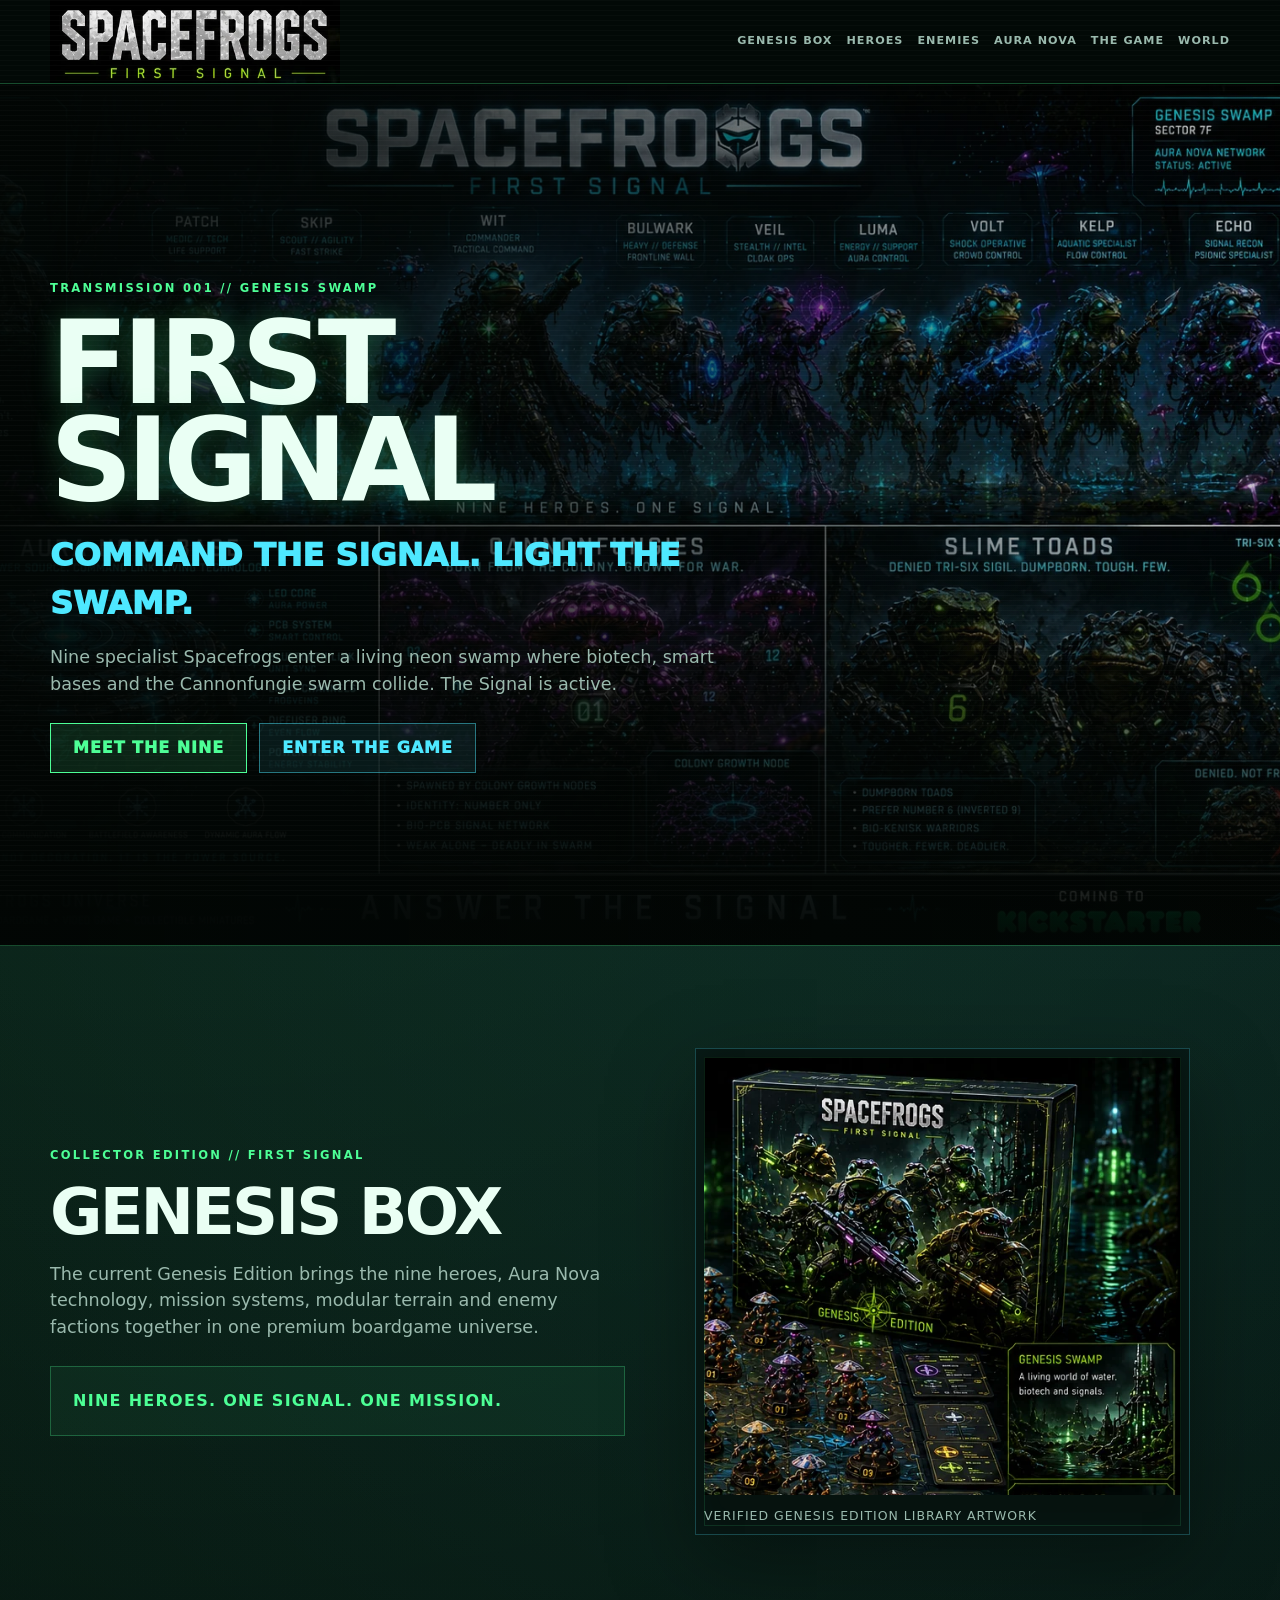
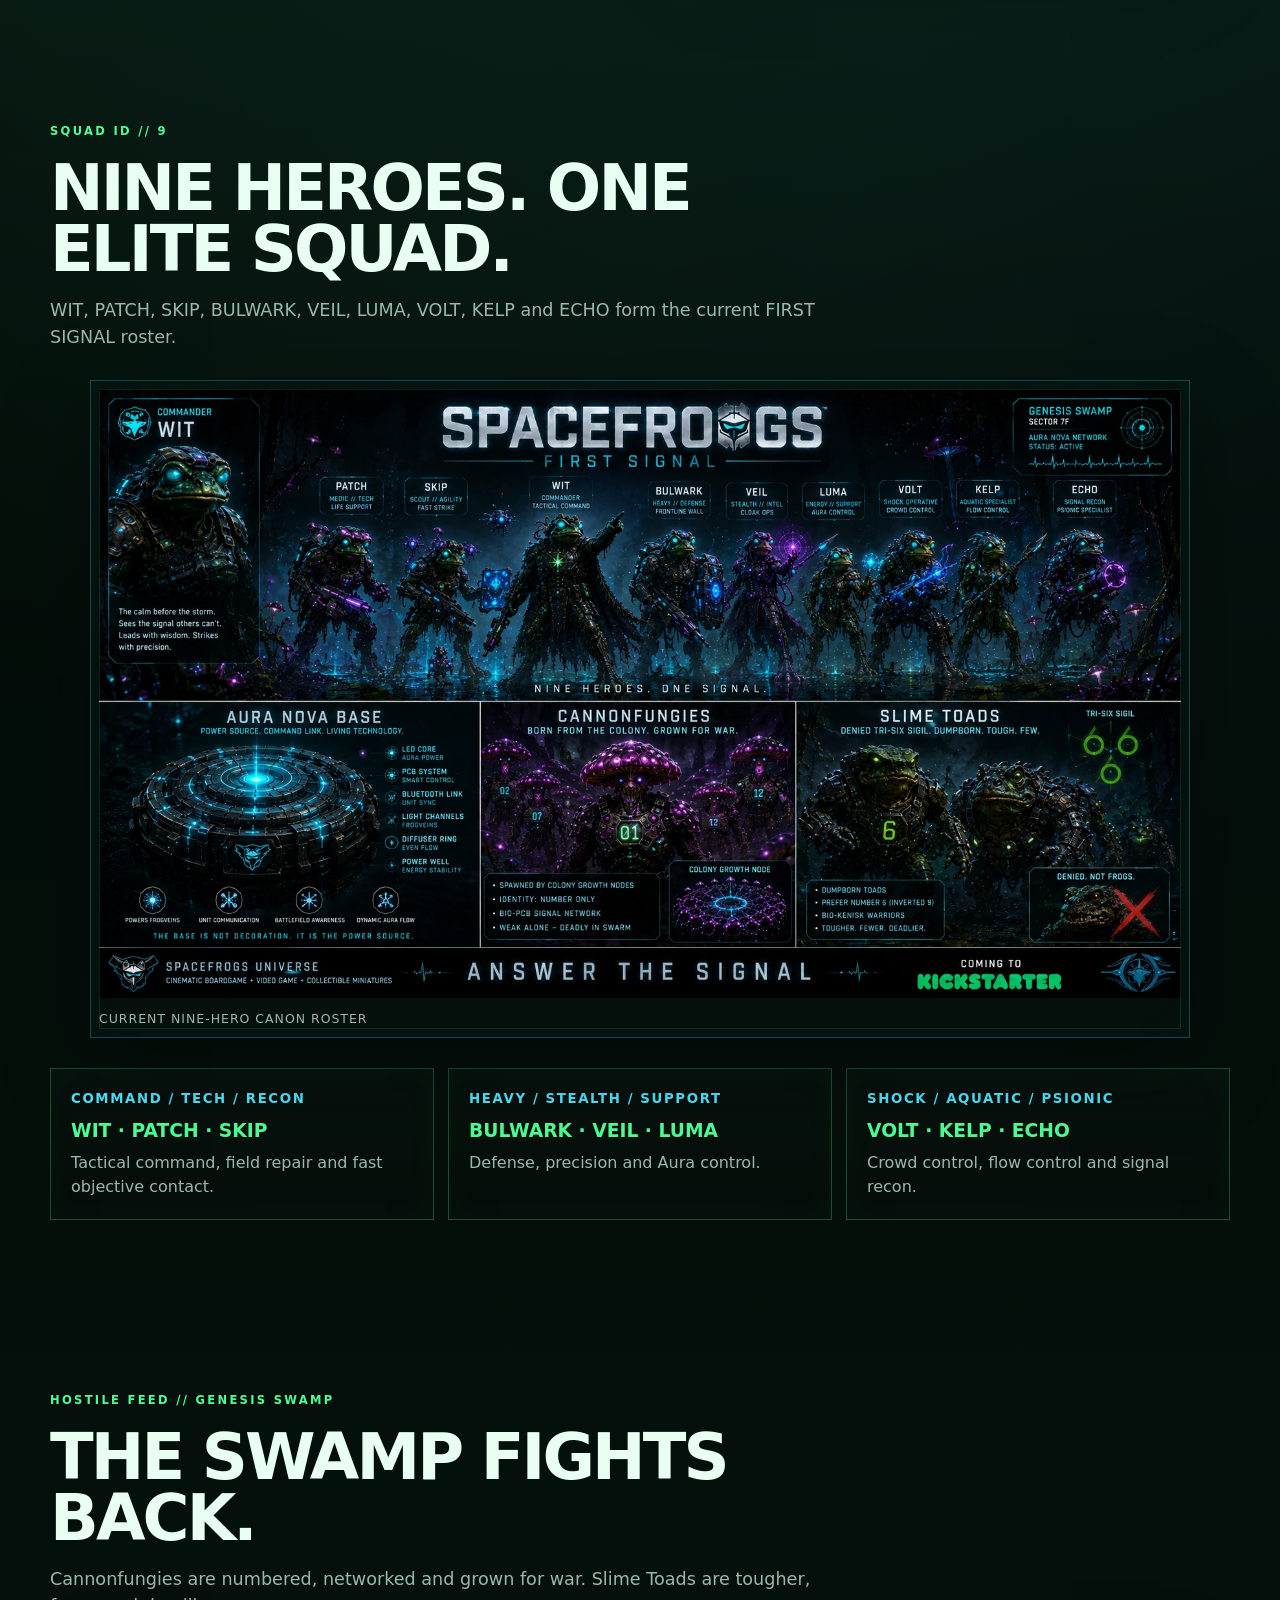
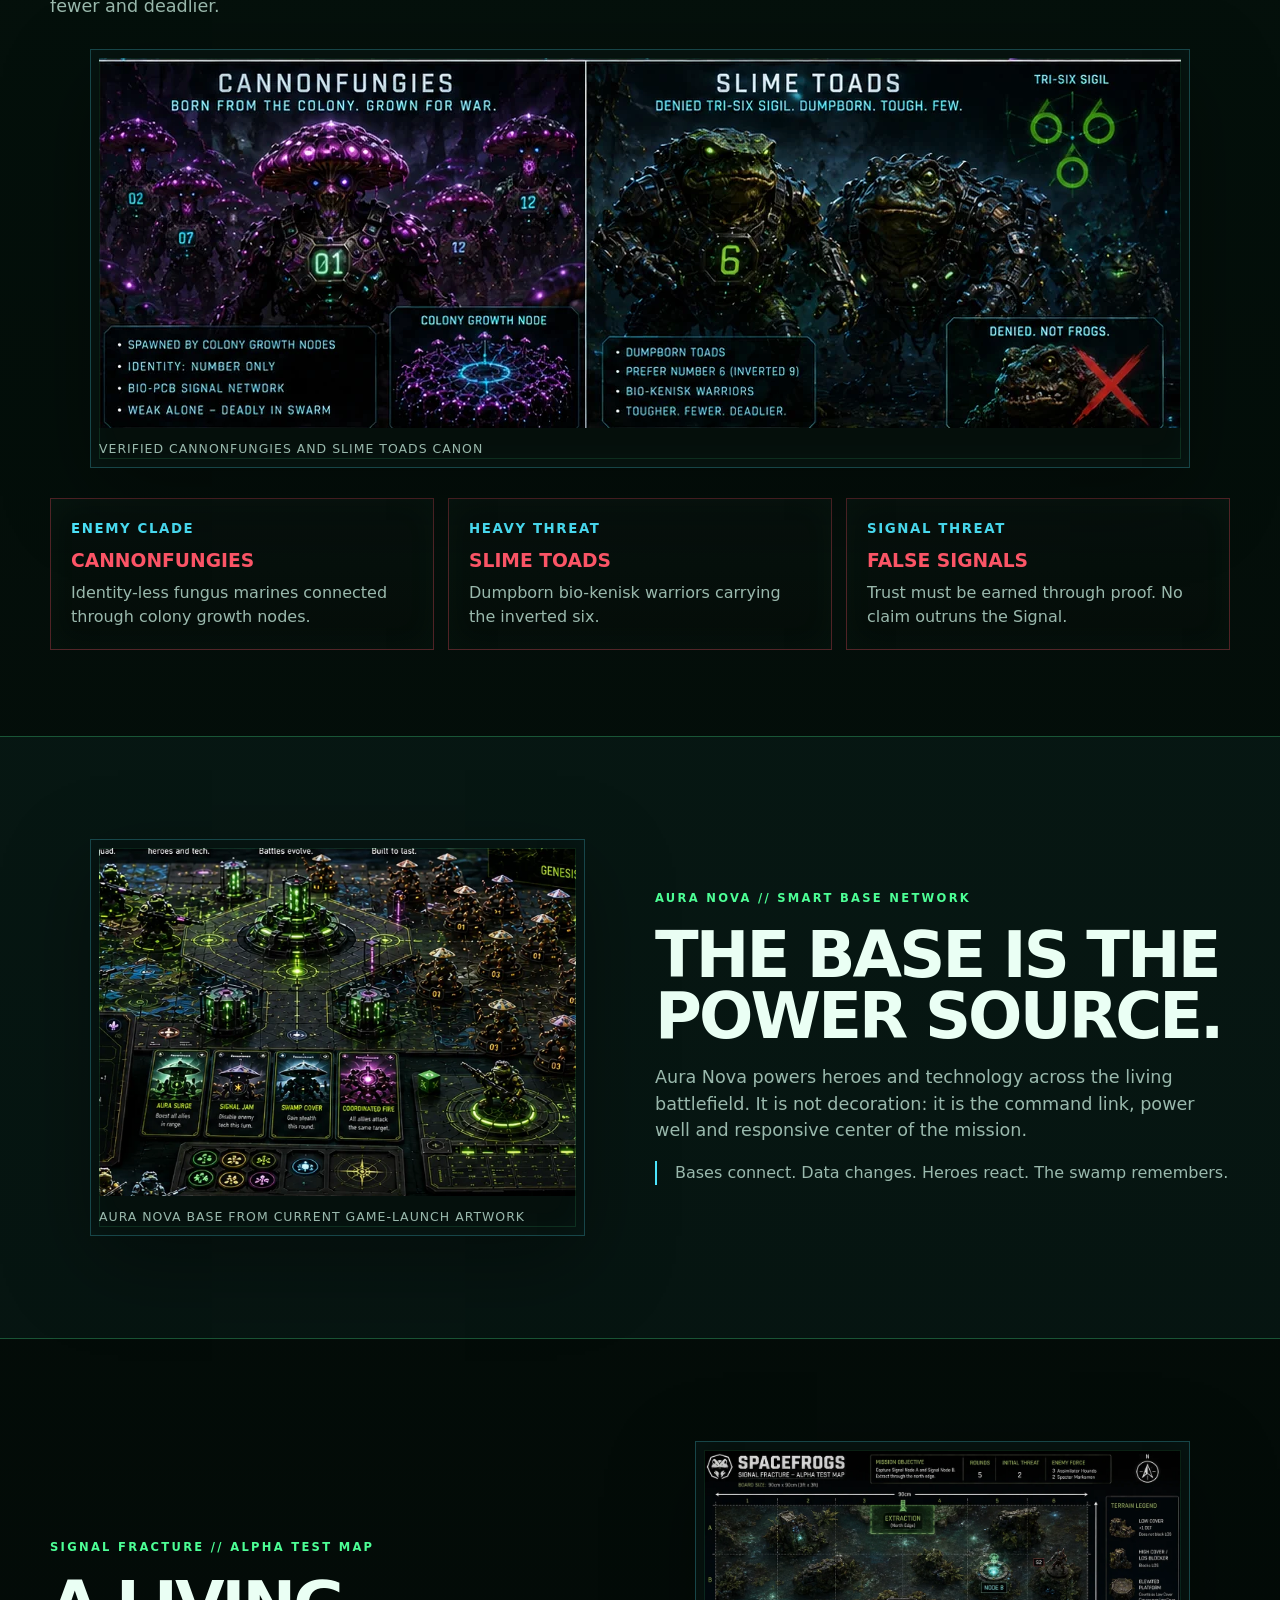
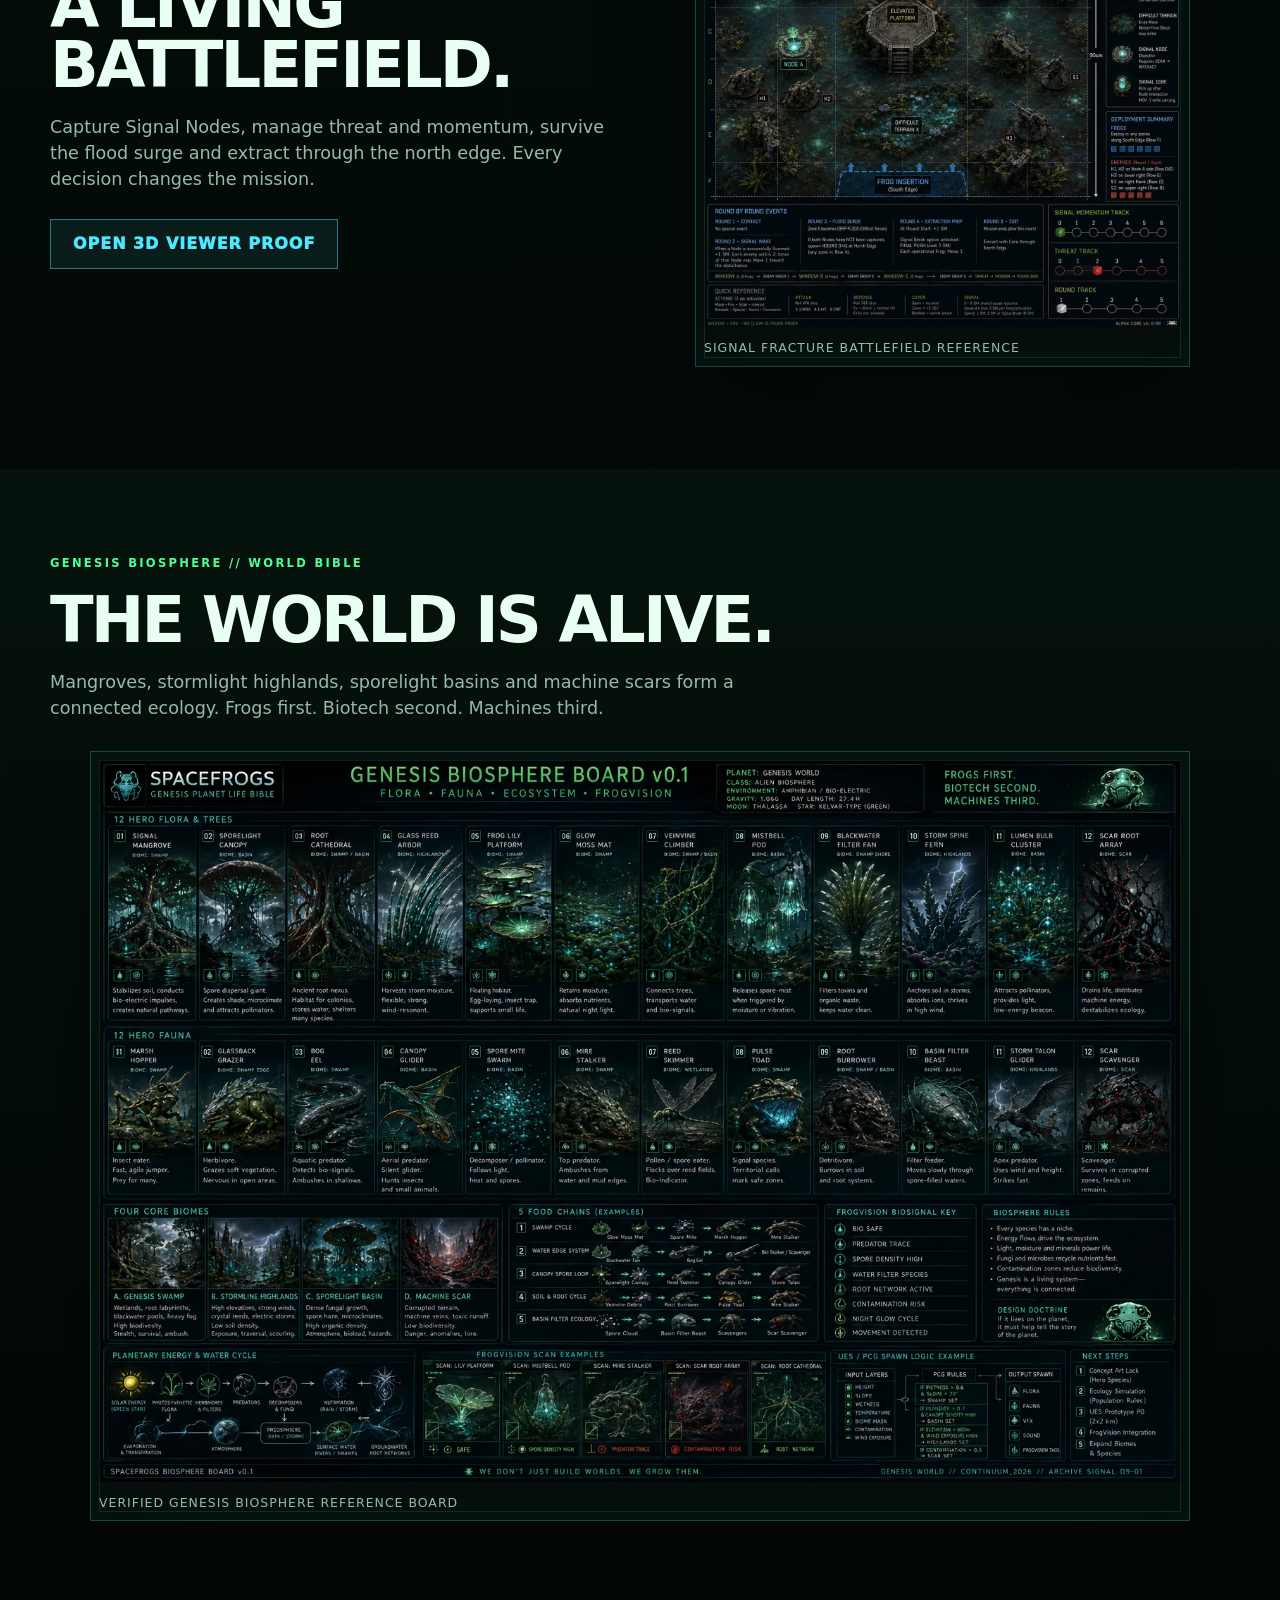
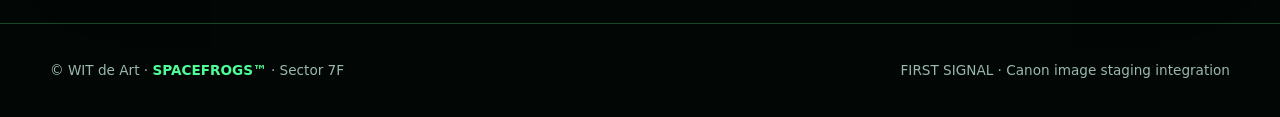
==== index.html @ 8abbbdb8 "Integrate canonical SPACEFROGS website imagery on staging" ====
<!doctype html>
<html lang="en">
<head>
<meta charset="utf-8">
<meta name="viewport" content="width=device-width,initial-scale=1,viewport-fit=cover">
<meta name="theme-color" content="#020604">
<title>SPACEFROGS™: FIRST SIGNAL — Sector 7F</title>
<meta name="description" content="Nine specialist Spacefrogs. One Signal. Enter Sector 7F, power Aura Nova and face the Cannonfungies in the Genesis Swamp.">
<link rel="canonical" href="https://spacefrogs.dk/">
<meta property="og:type" content="website">
<meta property="og:site_name" content="SPACEFROGS™">
<meta property="og:title" content="SPACEFROGS™: FIRST SIGNAL">
<meta property="og:description" content="Nine frogs. One Signal. Enter Sector 7F.">
<meta property="og:url" content="https://spacefrogs.dk/">
<meta property="og:image" content="https://spacefrogs.dk/assets/images/hero-roster-nine.webp">
<style>
:root{--bg:#020604;--panel:#07110d;--ink:#eafff4;--muted:#9ab9ad;--green:#4dff96;--cyan:#4de8ff;--red:#ff5668;--line:rgba(77,255,150,.27);--cyanline:rgba(77,232,255,.25)}
*{box-sizing:border-box}
html{scroll-behavior:smooth}
body{margin:0;background:radial-gradient(circle at 15% 0,rgba(77,255,150,.14),transparent 35%),radial-gradient(circle at 90% 8%,rgba(77,232,255,.1),transparent 33%),linear-gradient(180deg,#020604,#04100b 48%,#020604);color:var(--ink);font-family:system-ui,-apple-system,"Segoe UI",sans-serif;line-height:1.5;overflow-x:hidden}
body:before{content:"";position:fixed;inset:0;pointer-events:none;background:repeating-linear-gradient(to bottom,rgba(255,255,255,.025) 0,rgba(255,255,255,.025) 1px,transparent 1px,transparent 5px);z-index:99}
img{display:block;max-width:100%}.wrap{width:min(1180px,calc(100% - 32px));margin:auto}
header{position:sticky;top:0;z-index:20;background:rgba(2,6,4,.9);backdrop-filter:blur(16px);border-bottom:1px solid var(--line)}
.nav{min-height:72px;display:flex;align-items:center;justify-content:space-between;gap:20px}.brand-logo{width:min(290px,43vw);height:auto}
nav{display:flex;gap:14px;overflow:auto}nav a{color:var(--muted);text-decoration:none;text-transform:uppercase;font-size:.7rem;font-weight:850;letter-spacing:.09em;white-space:nowrap}nav a:hover{color:var(--green)}
.hero{min-height:calc(100vh - 72px);display:grid;align-items:end;position:relative;background:linear-gradient(90deg,rgba(2,6,4,.96) 0%,rgba(2,6,4,.68) 43%,rgba(2,6,4,.18) 100%),linear-gradient(0deg,rgba(2,6,4,.96),transparent 48%),url('assets/images/hero-roster-nine.webp') 64% center/cover no-repeat;border-bottom:1px solid var(--line)}
.hero-inner{padding:110px 0 86px;max-width:710px}.eyebrow{color:var(--green);text-transform:uppercase;font-weight:900;letter-spacing:.2em;font-size:.72rem;margin-bottom:18px}
h1{font-size:clamp(3.2rem,9vw,7.4rem);line-height:.84;margin:0;text-transform:uppercase;letter-spacing:-.055em;text-shadow:0 0 28px rgba(77,255,150,.25)}
h2{font-size:clamp(2.15rem,5vw,4.4rem);line-height:.95;text-transform:uppercase;margin:0 0 16px;letter-spacing:-.045em}
.tag{font-size:clamp(1.2rem,2.6vw,2rem);font-weight:950;color:var(--cyan);text-transform:uppercase;margin:22px 0 14px}.lead{font-size:1.1rem;color:var(--muted);max-width:780px}
.actions{display:flex;gap:12px;flex-wrap:wrap;margin-top:26px}.btn{min-height:50px;display:inline-flex;align-items:center;justify-content:center;padding:0 22px;border:1px solid var(--green);background:rgba(77,255,150,.12);color:var(--green);text-decoration:none;text-transform:uppercase;font-weight:950;letter-spacing:.06em}.btn.alt{border-color:rgba(77,232,255,.45);color:var(--cyan);background:rgba(77,232,255,.08)}
section{padding:86px 0}.section-head{max-width:820px;margin-bottom:30px}.feature{display:grid;grid-template-columns:1fr 1fr;gap:30px;align-items:center}.feature.reverse .visual{order:-1}
.visual{position:relative;border:1px solid var(--cyanline);background:rgba(5,15,12,.8);padding:8px;box-shadow:0 28px 80px rgba(0,0,0,.35),inset 0 0 34px rgba(77,232,255,.04)}.visual img{width:100%;height:auto}.visual:after{content:"";position:absolute;inset:8px;border:1px solid rgba(77,255,150,.12);pointer-events:none}.wide-visual{margin-top:28px}.wide-visual img{width:100%}
.grid{display:grid;grid-template-columns:repeat(3,1fr);gap:14px;margin-top:30px}.card{border:1px solid var(--line);background:linear-gradient(180deg,rgba(7,17,13,.92),rgba(4,12,9,.84));padding:20px;min-height:150px;box-shadow:inset 0 0 34px rgba(77,255,150,.035)}.card small{display:block;color:var(--cyan);text-transform:uppercase;letter-spacing:.12em;font-weight:850}.card h3{margin:8px 0 6px;text-transform:uppercase;color:var(--green)}.card p{margin:0;color:var(--muted)}.threat{border-color:rgba(255,86,104,.3)}.threat h3{color:var(--red)}
.rule{margin-top:26px;border:1px solid var(--line);padding:22px;font-weight:900;text-transform:uppercase;letter-spacing:.08em;color:var(--green);background:rgba(77,255,150,.055)}.signal{border-top:1px solid var(--line);border-bottom:1px solid var(--line);background:rgba(77,232,255,.035)}.proof{border-left:2px solid var(--cyan);padding-left:18px;color:var(--muted)}.world{background:linear-gradient(180deg,rgba(77,255,150,.035),transparent)}
.asset-note{margin-top:12px;color:var(--muted);font-size:.78rem;text-transform:uppercase;letter-spacing:.08em}footer{padding:36px 0;color:var(--muted);font-size:.85rem;border-top:1px solid var(--line)}.footer{display:flex;justify-content:space-between;gap:20px;flex-wrap:wrap}.footer b{color:var(--green)}
@media(max-width:900px){nav{max-width:52vw}.feature{grid-template-columns:1fr}.feature.reverse .visual{order:initial}.hero{background-position:58% center}.hero-inner{padding:88px 0 70px}.grid{grid-template-columns:1fr}section{padding:64px 0}}
@media(max-width:620px){header .nav{min-height:64px}.brand-logo{width:220px}nav{display:none}.hero{min-height:78vh;background-position:59% center}.hero-inner{padding:70px 0 56px}.visual{padding:5px}}
</style>
</head>
<body>
<header><div class="wrap nav"><a href="#top" aria-label="SPACEFROGS First Signal home"><img class="brand-logo" src="assets/images/spacefrogs-first-signal-wordmark-metallic-on-black.webp" alt="SPACEFROGS First Signal"></a><nav><a href="#genesis">Genesis Box</a><a href="#squad">Heroes</a><a href="#threat">Enemies</a><a href="#signal">Aura Nova</a><a href="#game">The Game</a><a href="#world">World</a></nav></div></header>
<main id="top">
<section class="hero"><div class="wrap"><div class="hero-inner"><div class="eyebrow">Transmission 001 // Genesis Swamp</div><h1>FIRST<br>SIGNAL</h1><div class="tag">Command the signal. Light the swamp.</div><p class="lead">Nine specialist Spacefrogs enter a living neon swamp where biotech, smart bases and the Cannonfungie swarm collide. The Signal is active.</p><div class="actions"><a class="btn" href="#squad">Meet the nine</a><a class="btn alt" href="#game">Enter the game</a></div></div></div></section>
<section id="genesis"><div class="wrap feature"><div><div class="eyebrow">Collector Edition // First Signal</div><h2>Genesis Box</h2><p class="lead">The current Genesis Edition brings the nine heroes, Aura Nova technology, mission systems, modular terrain and enemy factions together in one premium boardgame universe.</p><div class="rule">Nine heroes. One signal. One mission.</div></div><figure class="visual"><img src="assets/images/genesis-box.webp" alt="SPACEFROGS First Signal Genesis Edition box and game components" width="566" height="520"><figcaption class="asset-note">Verified Genesis Edition Library artwork</figcaption></figure></div></section>
<section id="squad"><div class="wrap"><div class="section-head"><div class="eyebrow">Squad ID // 9</div><h2>Nine heroes. One elite squad.</h2><p class="lead">WIT, PATCH, SKIP, BULWARK, VEIL, LUMA, VOLT, KELP and ECHO form the current FIRST SIGNAL roster.</p></div><figure class="visual wide-visual"><img loading="lazy" src="assets/images/hero-roster-nine.webp" alt="The nine current SPACEFROGS heroes: WIT, PATCH, SKIP, BULWARK, VEIL, LUMA, VOLT, KELP and ECHO" width="1672" height="941"><figcaption class="asset-note">Current nine-hero canon roster</figcaption></figure><div class="grid"><div class="card"><small>Command / Tech / Recon</small><h3>WIT · PATCH · SKIP</h3><p>Tactical command, field repair and fast objective contact.</p></div><div class="card"><small>Heavy / Stealth / Support</small><h3>BULWARK · VEIL · LUMA</h3><p>Defense, precision and Aura control.</p></div><div class="card"><small>Shock / Aquatic / Psionic</small><h3>VOLT · KELP · ECHO</h3><p>Crowd control, flow control and signal recon.</p></div></div></div></section>
<section id="threat"><div class="wrap"><div class="section-head"><div class="eyebrow">Hostile Feed // Genesis Swamp</div><h2>The swamp fights back.</h2><p class="lead">Cannonfungies are numbered, networked and grown for war. Slime Toads are tougher, fewer and deadlier.</p></div><figure class="visual wide-visual"><img loading="lazy" src="assets/images/enemies-cannonfungies-slime-toads.webp" alt="SPACEFROGS enemy factions Cannonfungies and Slime Toads" width="1082" height="370"><figcaption class="asset-note">Verified Cannonfungies and Slime Toads canon</figcaption></figure><div class="grid"><div class="card threat"><small>Enemy Clade</small><h3>Cannonfungies</h3><p>Identity-less fungus marines connected through colony growth nodes.</p></div><div class="card threat"><small>Heavy Threat</small><h3>Slime Toads</h3><p>Dumpborn bio-kenisk warriors carrying the inverted six.</p></div><div class="card threat"><small>Signal Threat</small><h3>False Signals</h3><p>Trust must be earned through proof. No claim outruns the Signal.</p></div></div></div></section>
<section class="signal" id="signal"><div class="wrap feature reverse"><figure class="visual"><img loading="lazy" src="assets/images/aura-nova-base.webp" alt="Aura Nova smart base powering the SPACEFROGS battlefield" width="650" height="475"><figcaption class="asset-note">Aura Nova base from current game-launch artwork</figcaption></figure><div><div class="eyebrow">Aura Nova // Smart Base Network</div><h2>The base is the power source.</h2><p class="lead">Aura Nova powers heroes and technology across the living battlefield. It is not decoration: it is the command link, power well and responsive center of the mission.</p><div class="proof">Bases connect. Data changes. Heroes react. The swamp remembers.</div></div></div></section>
<section id="game"><div class="wrap feature"><div><div class="eyebrow">Signal Fracture // Alpha Test Map</div><h2>A living battlefield.</h2><p class="lead">Capture Signal Nodes, manage threat and momentum, survive the flood surge and extract through the north edge. Every decision changes the mission.</p><div class="actions"><a class="btn alt" href="viewer/">Open 3D viewer proof</a></div></div><figure class="visual"><img loading="lazy" src="assets/images/battlefield-gameplay.webp" alt="SPACEFROGS Signal Fracture tactical battlefield and mission map" width="1254" height="1254"><figcaption class="asset-note">Signal Fracture battlefield reference</figcaption></figure></div></section>
<section class="world" id="world"><div class="wrap"><div class="section-head"><div class="eyebrow">Genesis Biosphere // World Bible</div><h2>The world is alive.</h2><p class="lead">Mangroves, stormlight highlands, sporelight basins and machine scars form a connected ecology. Frogs first. Biotech second. Machines third.</p></div><figure class="visual wide-visual"><img loading="lazy" src="assets/images/genesis-swamp-world.webp" alt="SPACEFROGS Genesis Biosphere world, biomes, flora and fauna" width="1536" height="1024"><figcaption class="asset-note">Verified Genesis Biosphere reference board</figcaption></figure></div></section>
</main>
<footer><div class="wrap footer"><div>© WIT de Art · <b>SPACEFROGS™</b> · Sector 7F</div><div>FIRST SIGNAL · Canon image staging integration</div></div></footer>
</body>
</html>
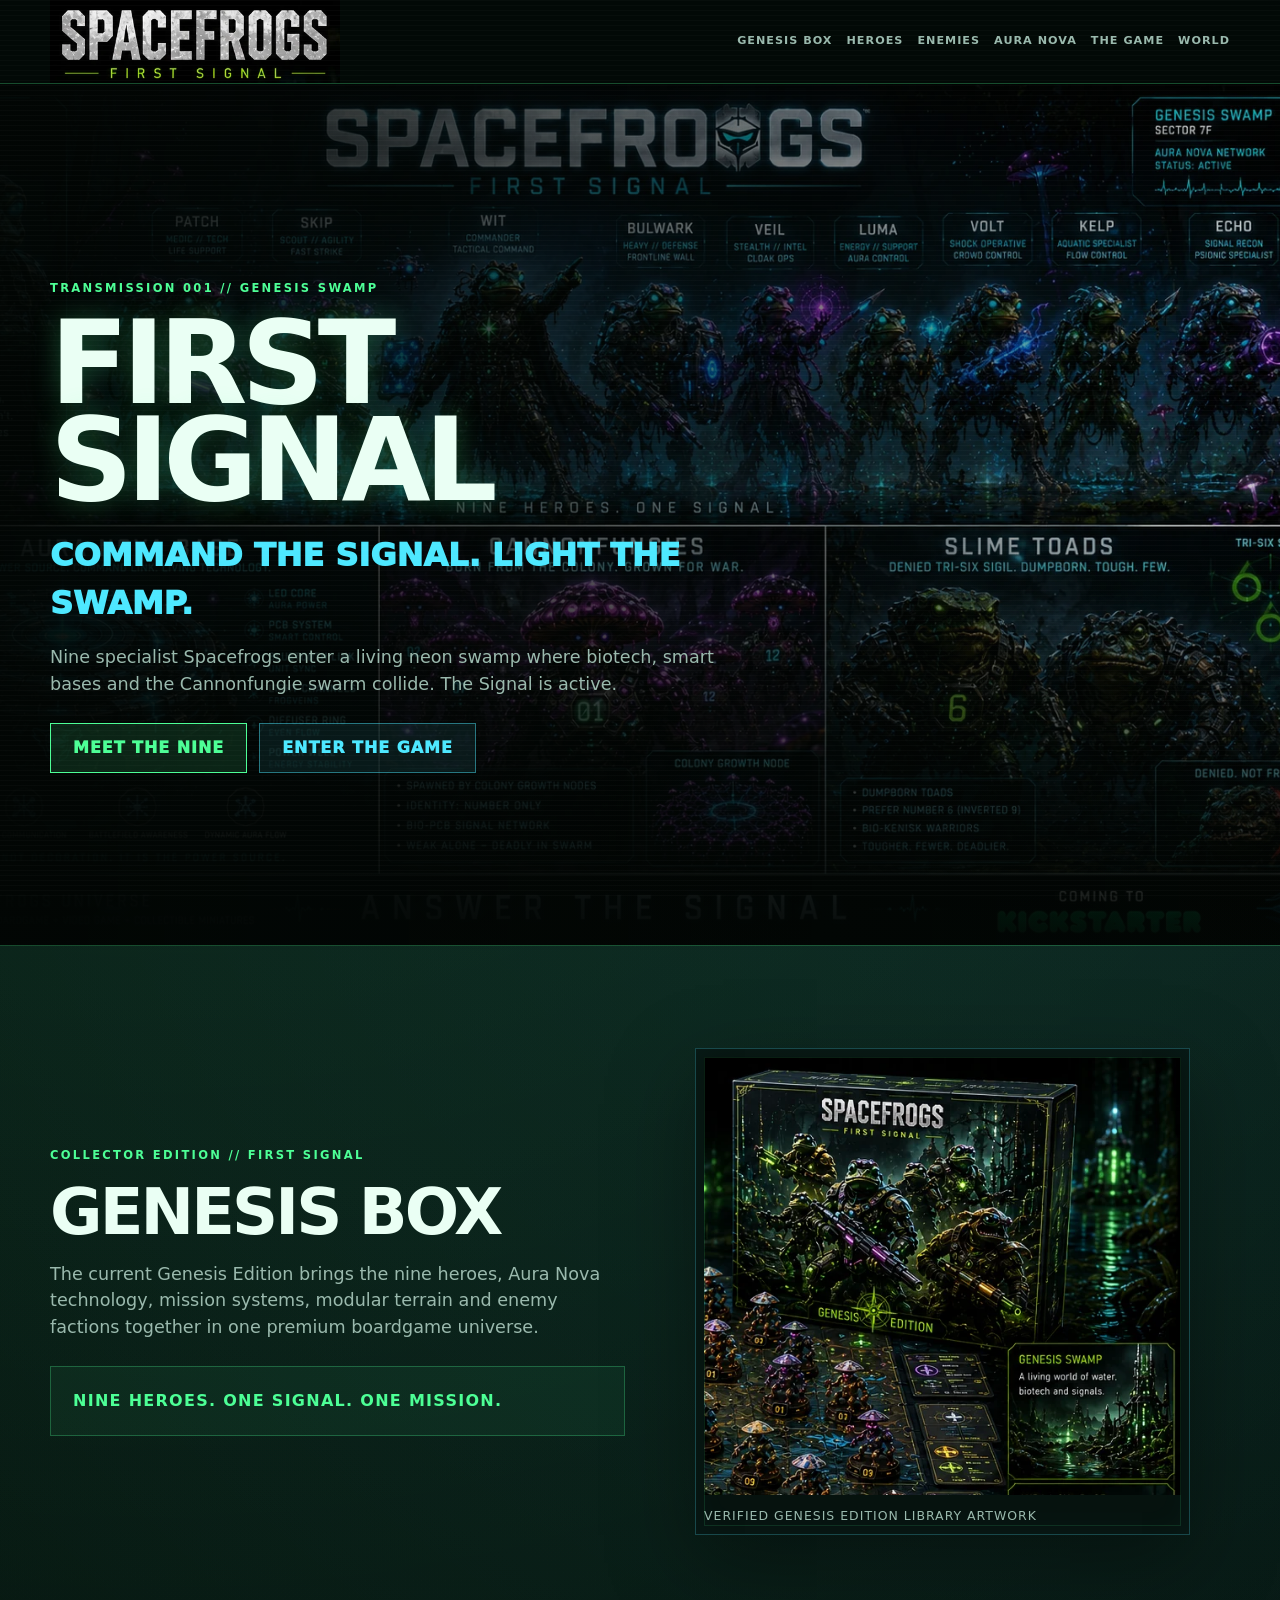
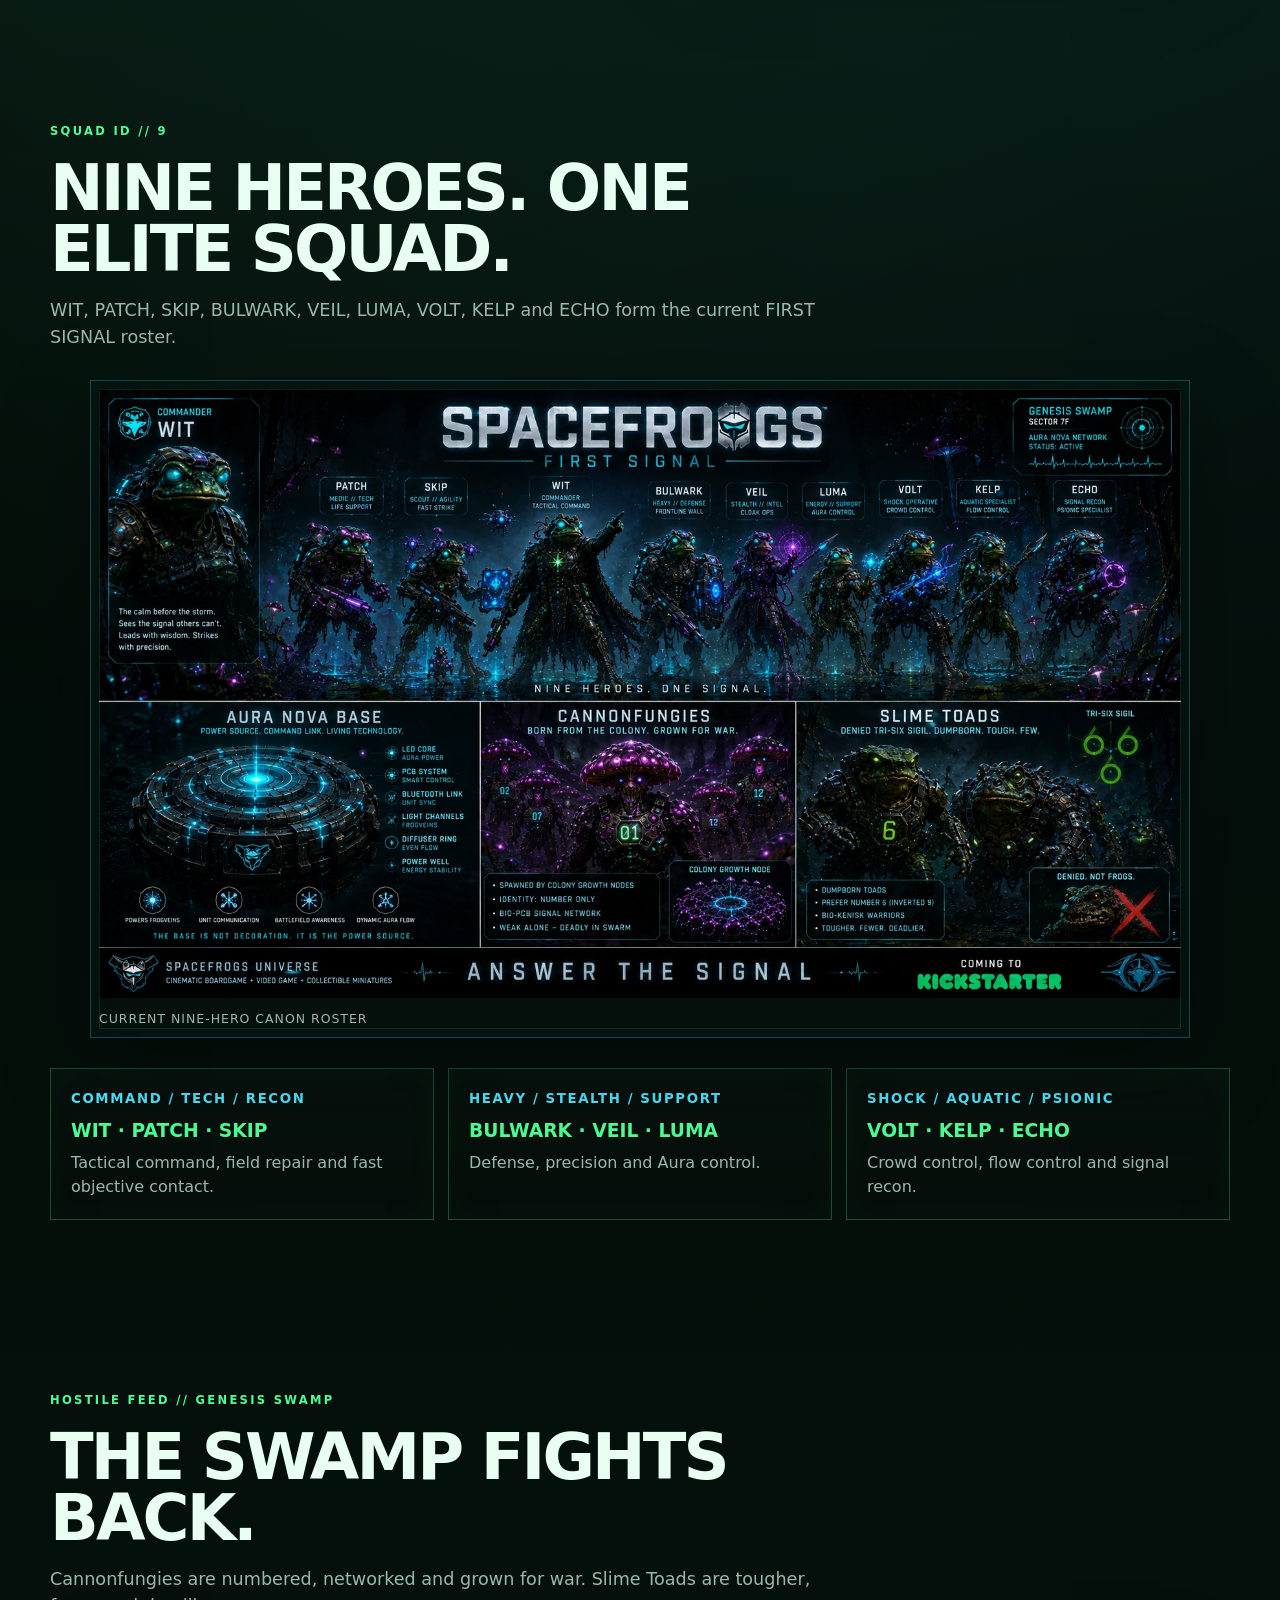
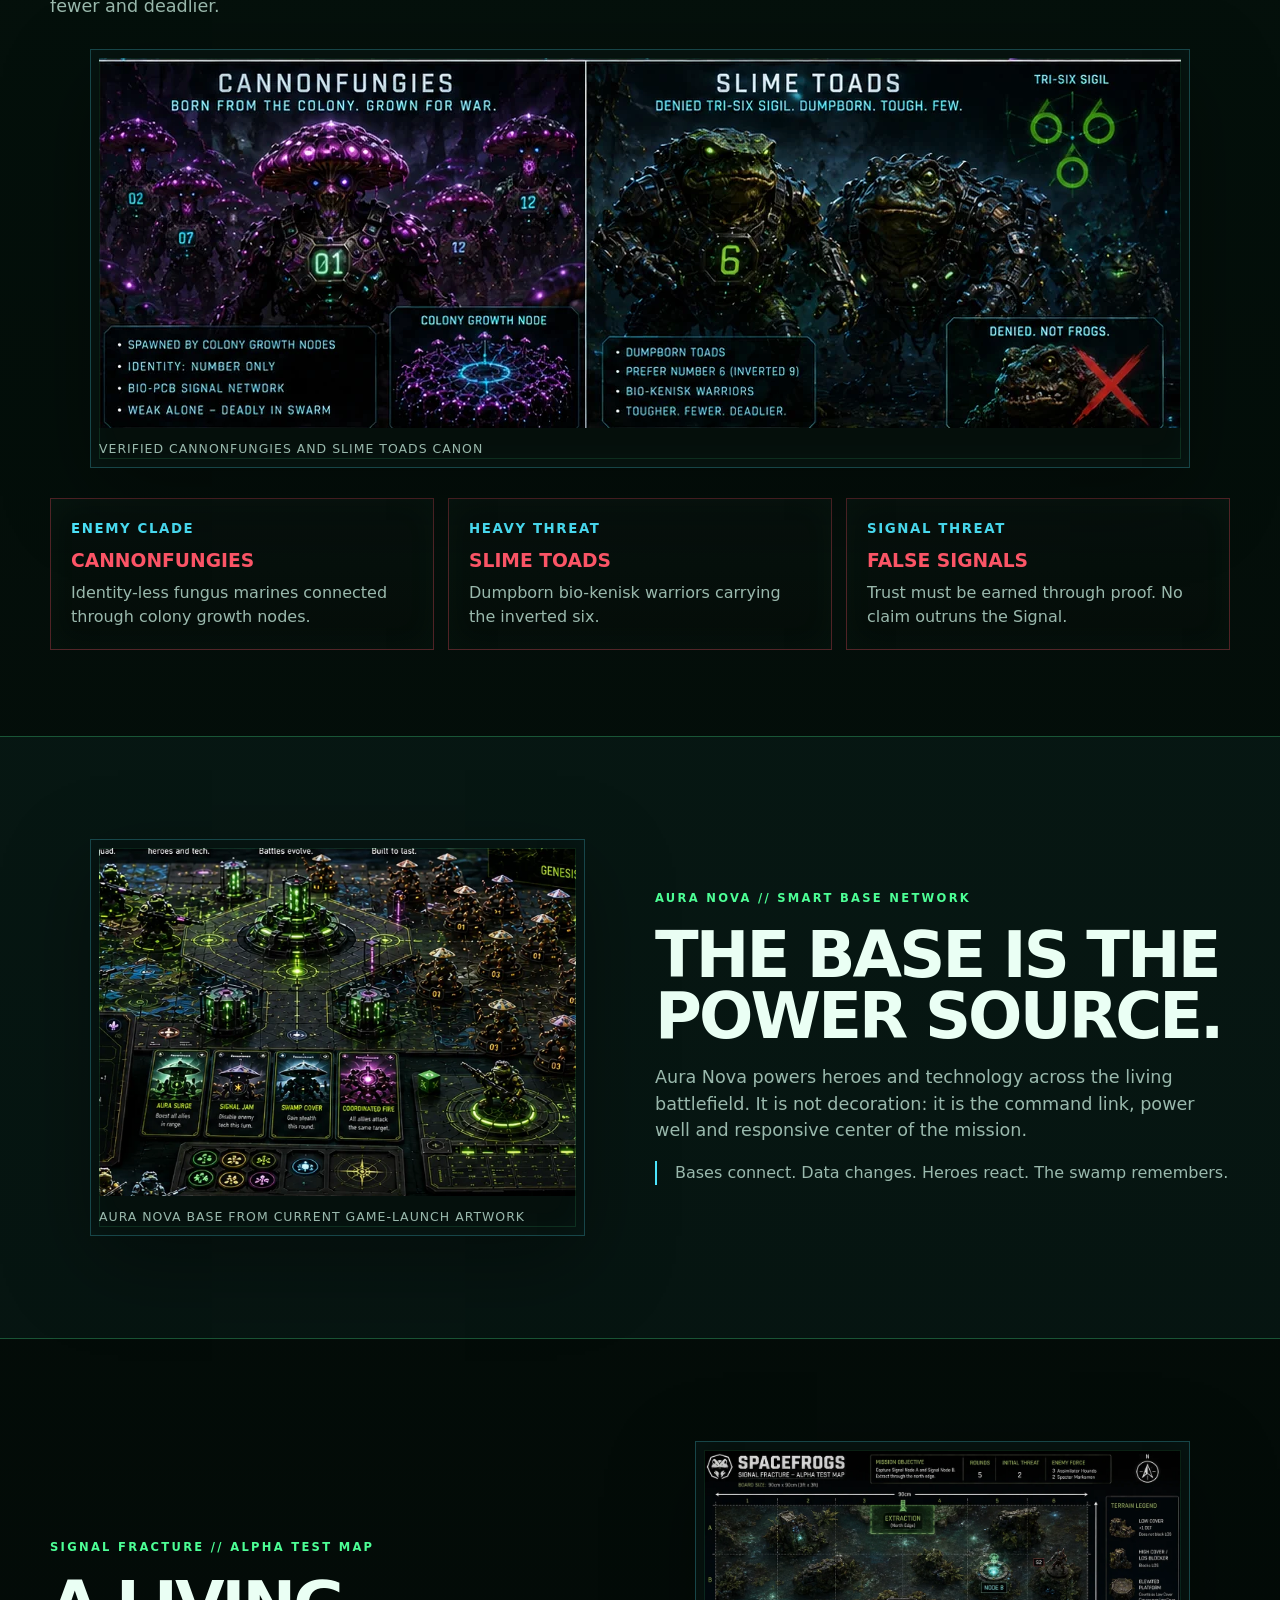
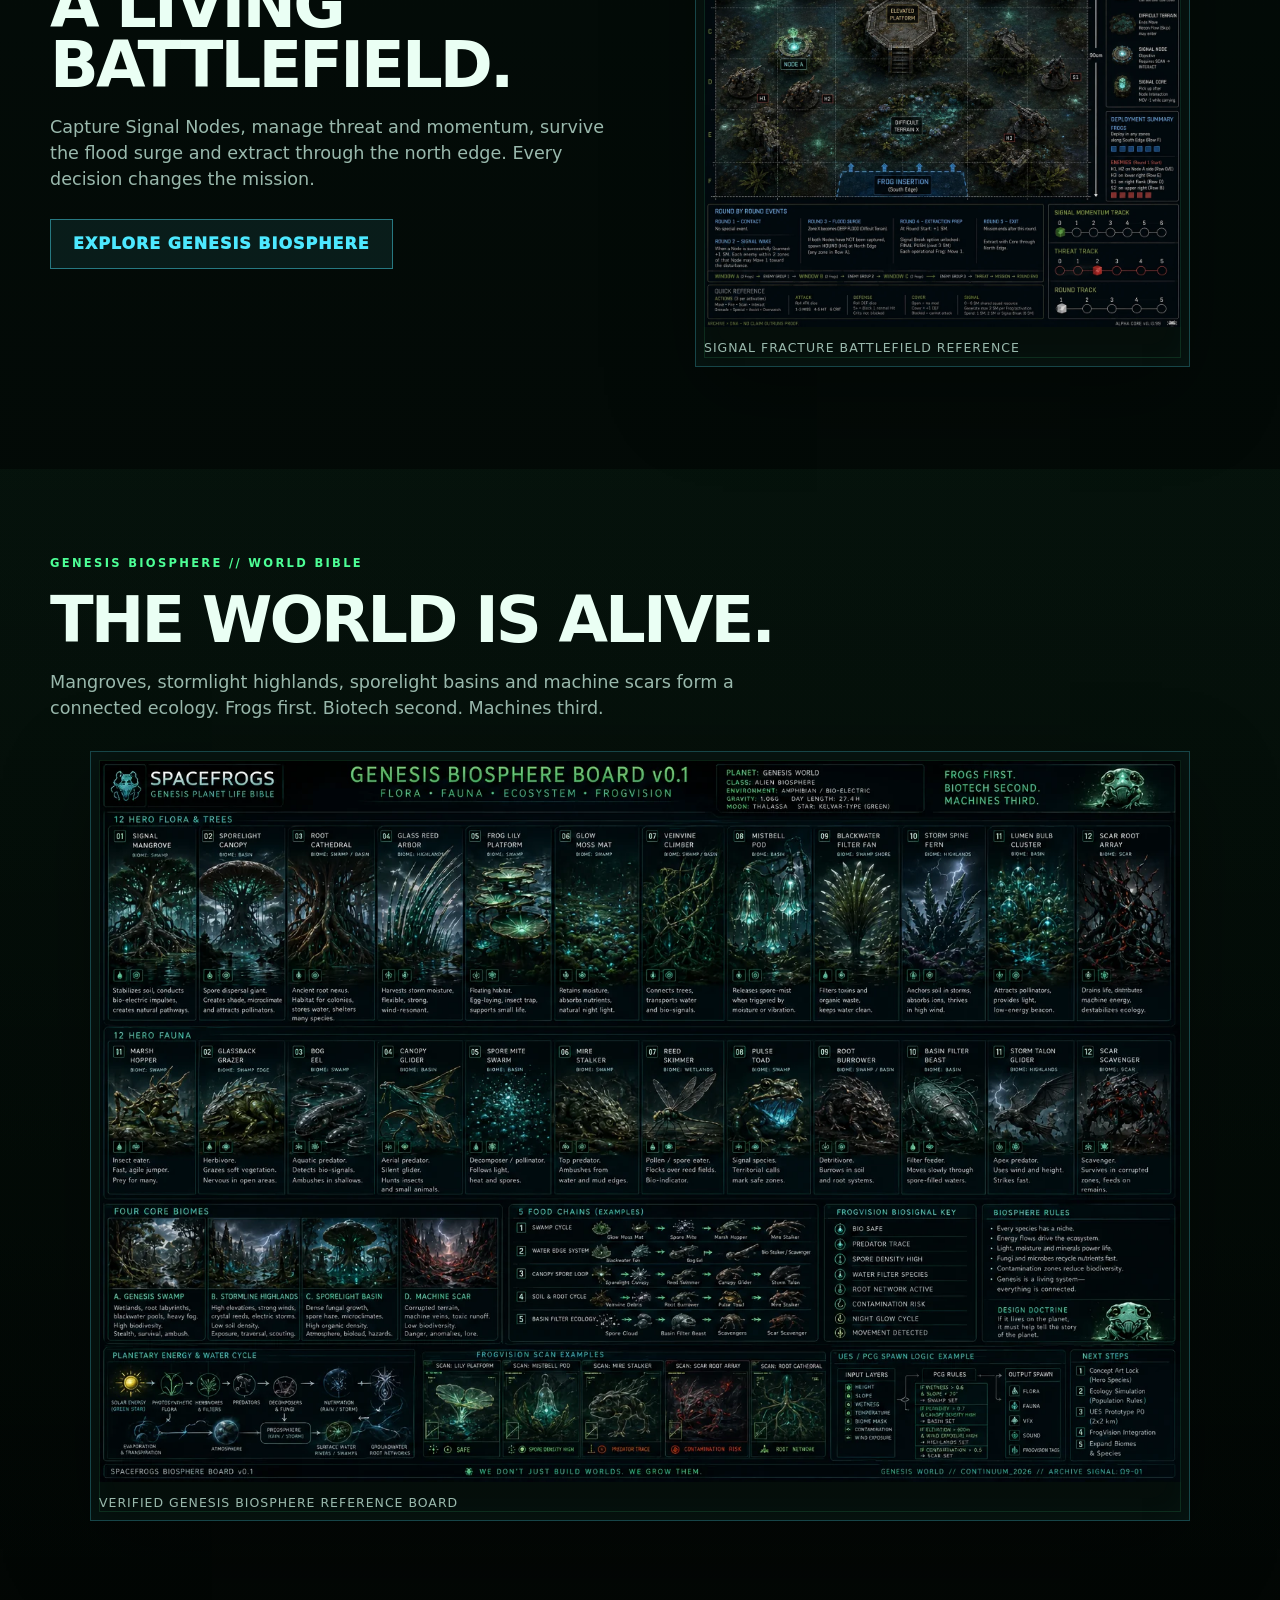
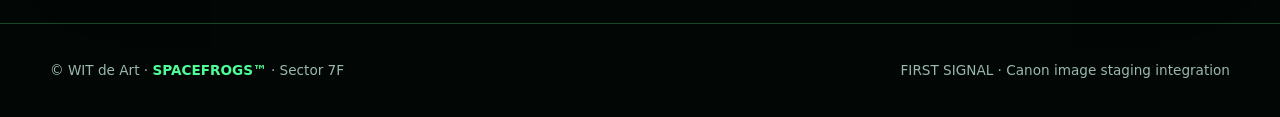
==== commit 9857af76: "Prepare canonical image release for live site" ====
--- a/index.html
+++ b/index.html
@@ -46,7 +46,7 @@
 <section id="squad"><div class="wrap"><div class="section-head"><div class="eyebrow">Squad ID // 9</div><h2>Nine heroes. One elite squad.</h2><p class="lead">WIT, PATCH, SKIP, BULWARK, VEIL, LUMA, VOLT, KELP and ECHO form the current FIRST SIGNAL roster.</p></div><figure class="visual wide-visual"><img loading="lazy" src="assets/images/hero-roster-nine.webp" alt="The nine current SPACEFROGS heroes: WIT, PATCH, SKIP, BULWARK, VEIL, LUMA, VOLT, KELP and ECHO" width="1672" height="941"><figcaption class="asset-note">Current nine-hero canon roster</figcaption></figure><div class="grid"><div class="card"><small>Command / Tech / Recon</small><h3>WIT · PATCH · SKIP</h3><p>Tactical command, field repair and fast objective contact.</p></div><div class="card"><small>Heavy / Stealth / Support</small><h3>BULWARK · VEIL · LUMA</h3><p>Defense, precision and Aura control.</p></div><div class="card"><small>Shock / Aquatic / Psionic</small><h3>VOLT · KELP · ECHO</h3><p>Crowd control, flow control and signal recon.</p></div></div></div></section>
 <section id="threat"><div class="wrap"><div class="section-head"><div class="eyebrow">Hostile Feed // Genesis Swamp</div><h2>The swamp fights back.</h2><p class="lead">Cannonfungies are numbered, networked and grown for war. Slime Toads are tougher, fewer and deadlier.</p></div><figure class="visual wide-visual"><img loading="lazy" src="assets/images/enemies-cannonfungies-slime-toads.webp" alt="SPACEFROGS enemy factions Cannonfungies and Slime Toads" width="1082" height="370"><figcaption class="asset-note">Verified Cannonfungies and Slime Toads canon</figcaption></figure><div class="grid"><div class="card threat"><small>Enemy Clade</small><h3>Cannonfungies</h3><p>Identity-less fungus marines connected through colony growth nodes.</p></div><div class="card threat"><small>Heavy Threat</small><h3>Slime Toads</h3><p>Dumpborn bio-kenisk warriors carrying the inverted six.</p></div><div class="card threat"><small>Signal Threat</small><h3>False Signals</h3><p>Trust must be earned through proof. No claim outruns the Signal.</p></div></div></div></section>
 <section class="signal" id="signal"><div class="wrap feature reverse"><figure class="visual"><img loading="lazy" src="assets/images/aura-nova-base.webp" alt="Aura Nova smart base powering the SPACEFROGS battlefield" width="650" height="475"><figcaption class="asset-note">Aura Nova base from current game-launch artwork</figcaption></figure><div><div class="eyebrow">Aura Nova // Smart Base Network</div><h2>The base is the power source.</h2><p class="lead">Aura Nova powers heroes and technology across the living battlefield. It is not decoration: it is the command link, power well and responsive center of the mission.</p><div class="proof">Bases connect. Data changes. Heroes react. The swamp remembers.</div></div></div></section>
-<section id="game"><div class="wrap feature"><div><div class="eyebrow">Signal Fracture // Alpha Test Map</div><h2>A living battlefield.</h2><p class="lead">Capture Signal Nodes, manage threat and momentum, survive the flood surge and extract through the north edge. Every decision changes the mission.</p><div class="actions"><a class="btn alt" href="viewer/">Open 3D viewer proof</a></div></div><figure class="visual"><img loading="lazy" src="assets/images/battlefield-gameplay.webp" alt="SPACEFROGS Signal Fracture tactical battlefield and mission map" width="1254" height="1254"><figcaption class="asset-note">Signal Fracture battlefield reference</figcaption></figure></div></section>
+<section id="game"><div class="wrap feature"><div><div class="eyebrow">Signal Fracture // Alpha Test Map</div><h2>A living battlefield.</h2><p class="lead">Capture Signal Nodes, manage threat and momentum, survive the flood surge and extract through the north edge. Every decision changes the mission.</p><div class="actions"><a class="btn alt" href="#world">Explore Genesis biosphere</a></div></div><figure class="visual"><img loading="lazy" src="assets/images/battlefield-gameplay.webp" alt="SPACEFROGS Signal Fracture tactical battlefield and mission map" width="1254" height="1254"><figcaption class="asset-note">Signal Fracture battlefield reference</figcaption></figure></div></section>
 <section class="world" id="world"><div class="wrap"><div class="section-head"><div class="eyebrow">Genesis Biosphere // World Bible</div><h2>The world is alive.</h2><p class="lead">Mangroves, stormlight highlands, sporelight basins and machine scars form a connected ecology. Frogs first. Biotech second. Machines third.</p></div><figure class="visual wide-visual"><img loading="lazy" src="assets/images/genesis-swamp-world.webp" alt="SPACEFROGS Genesis Biosphere world, biomes, flora and fauna" width="1536" height="1024"><figcaption class="asset-note">Verified Genesis Biosphere reference board</figcaption></figure></div></section>
 </main>
 <footer><div class="wrap footer"><div>© WIT de Art · <b>SPACEFROGS™</b> · Sector 7F</div><div>FIRST SIGNAL · Canon image staging integration</div></div></footer>
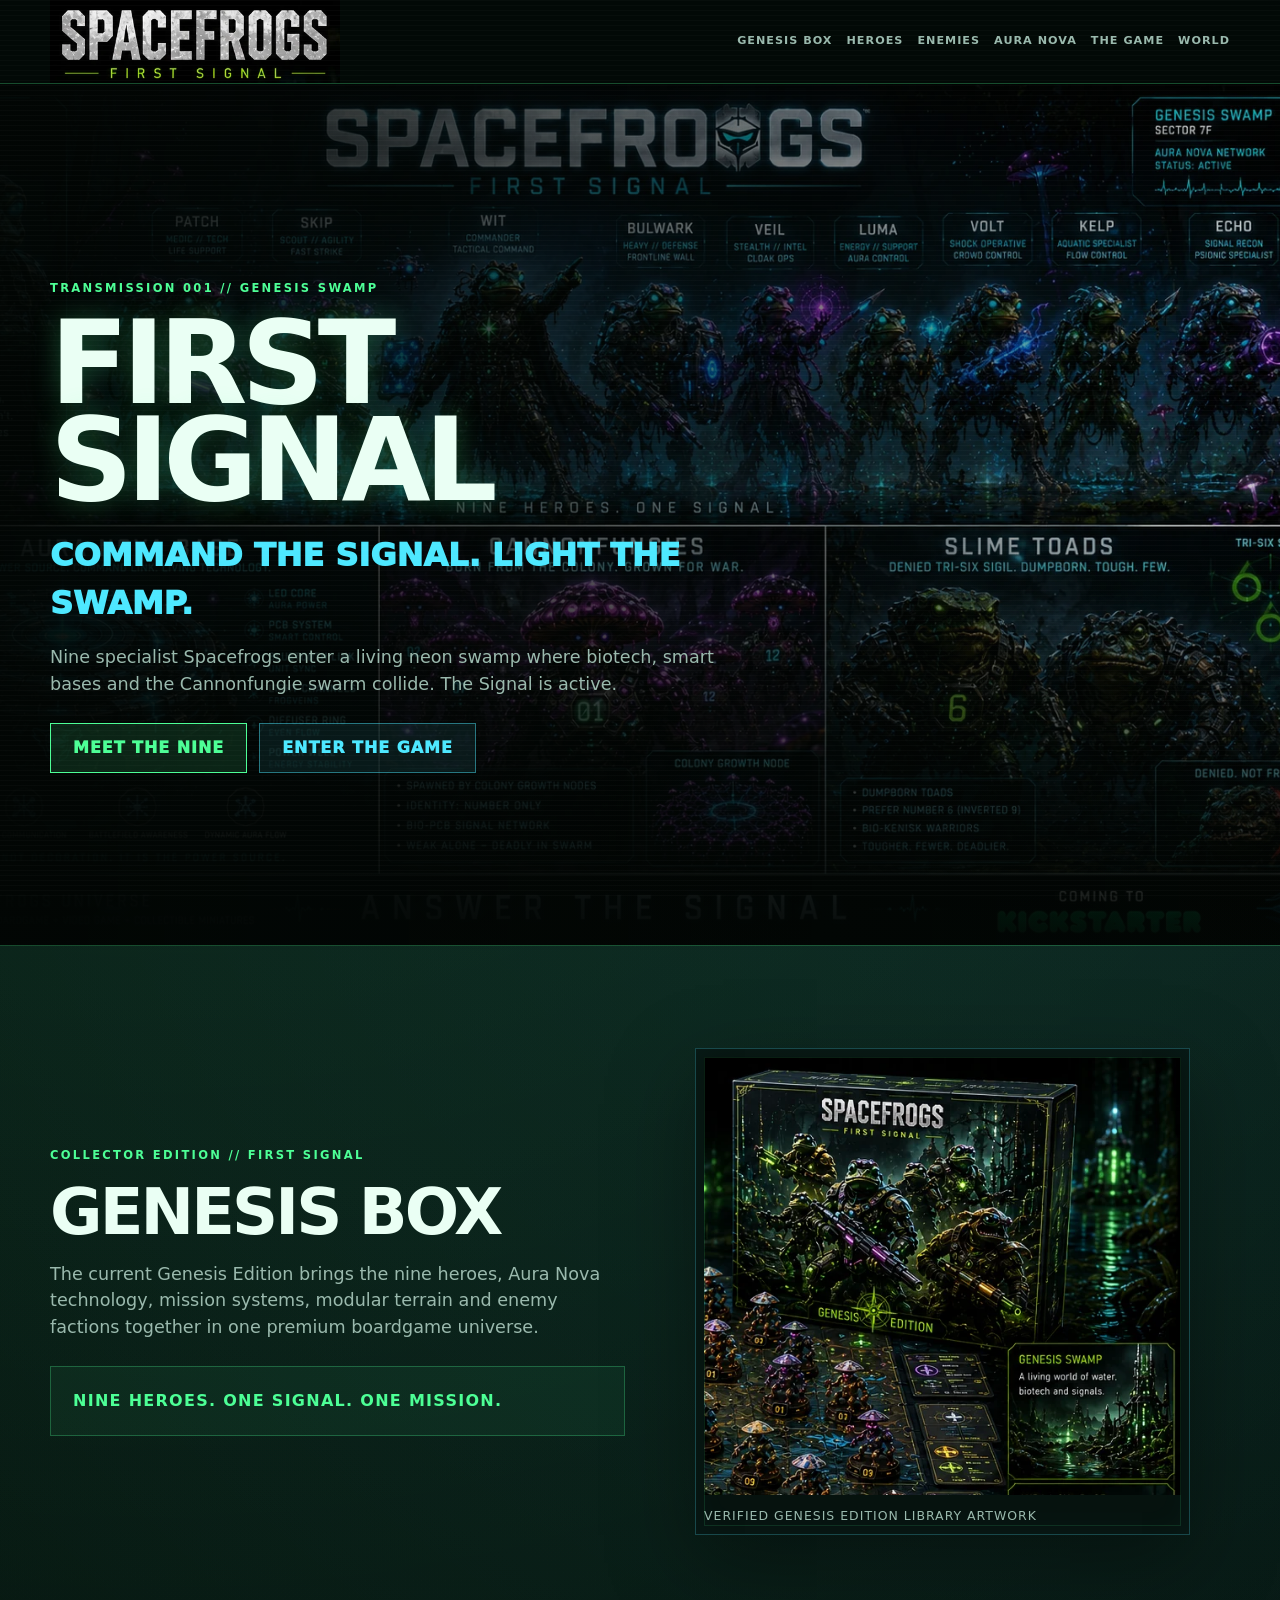
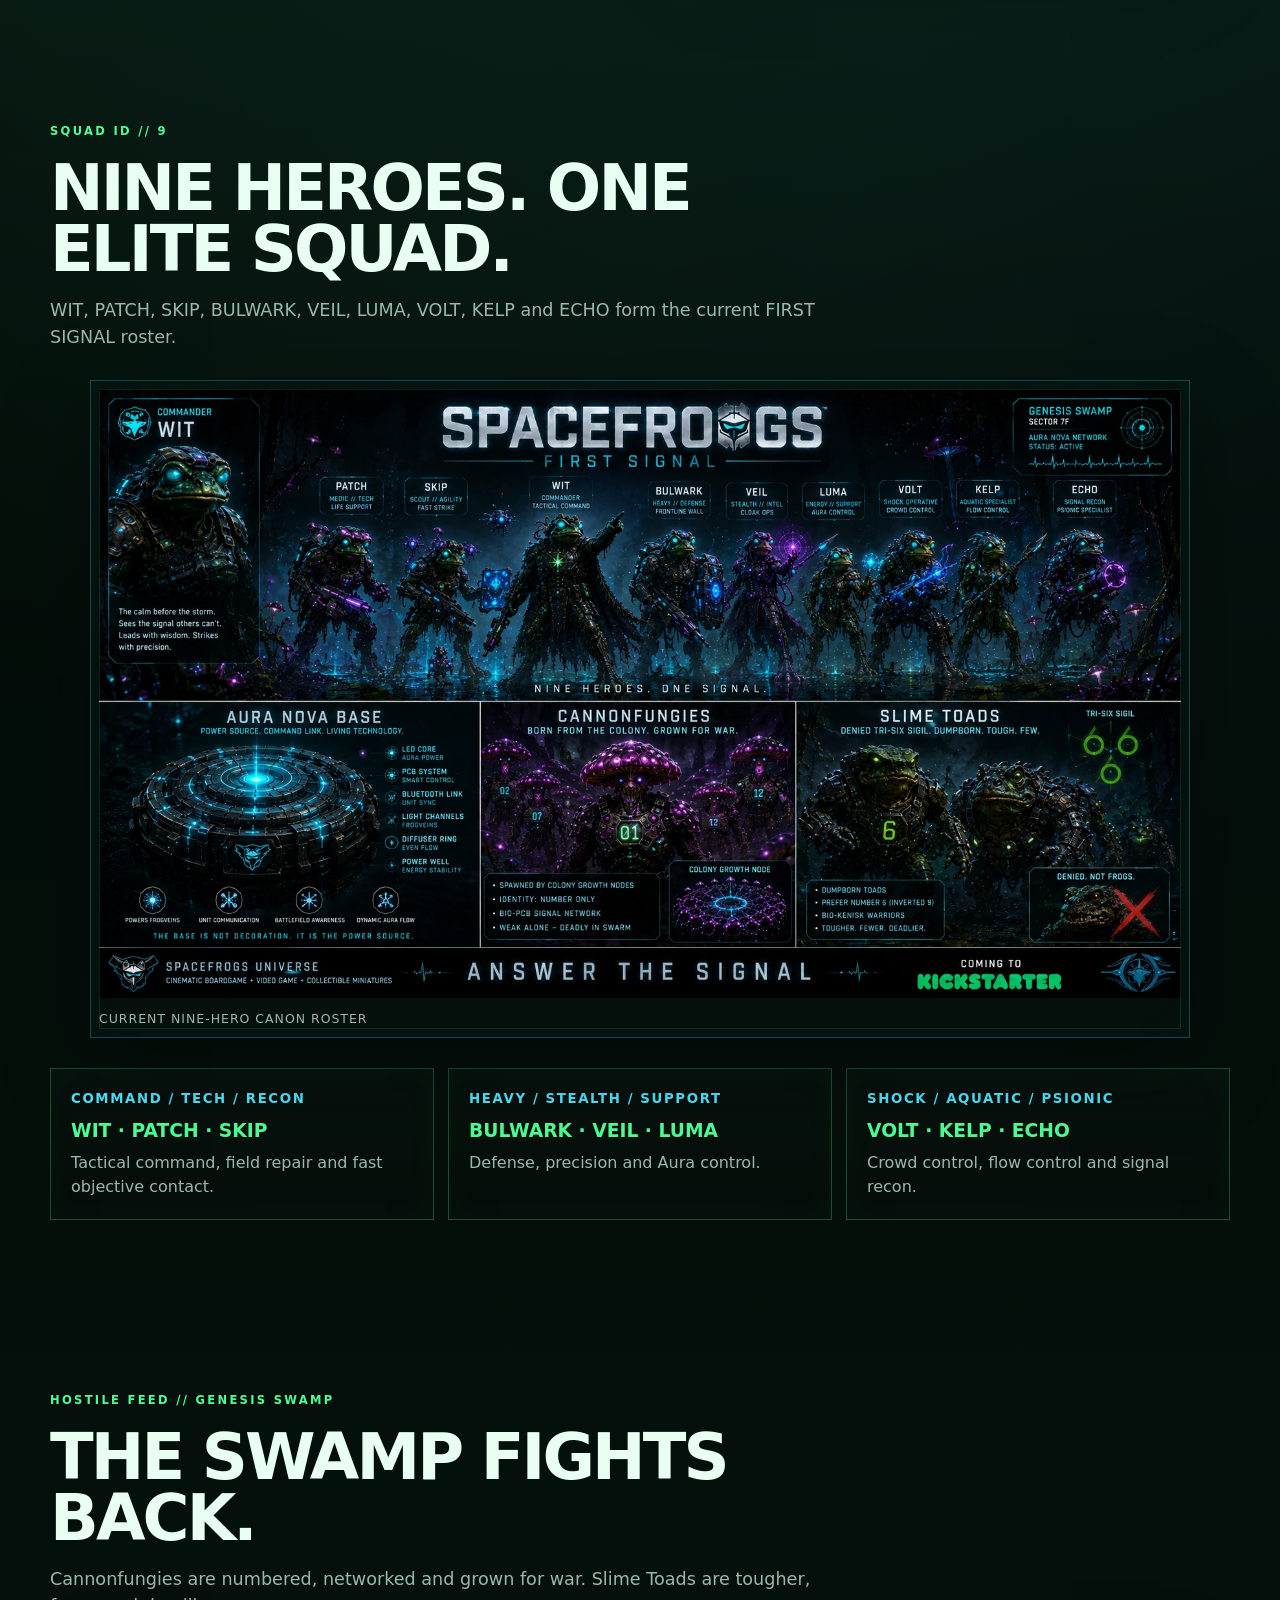
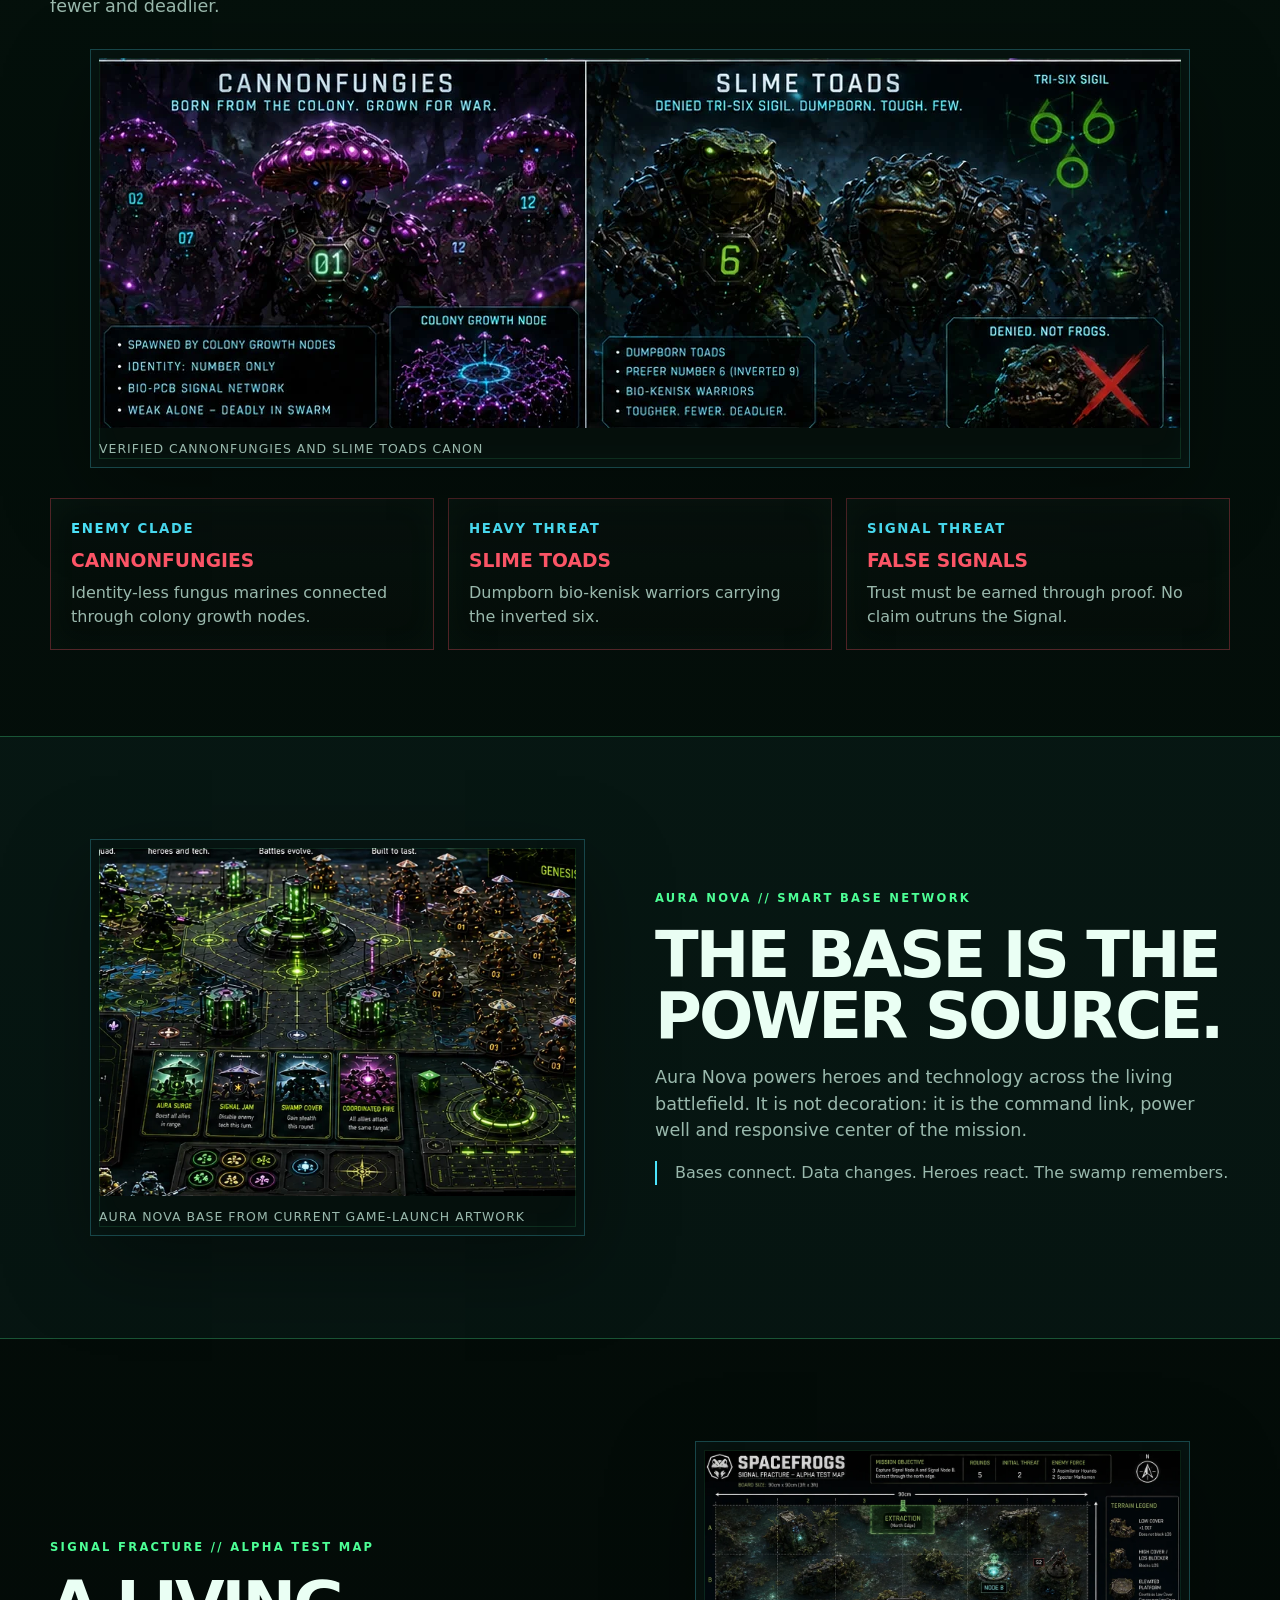
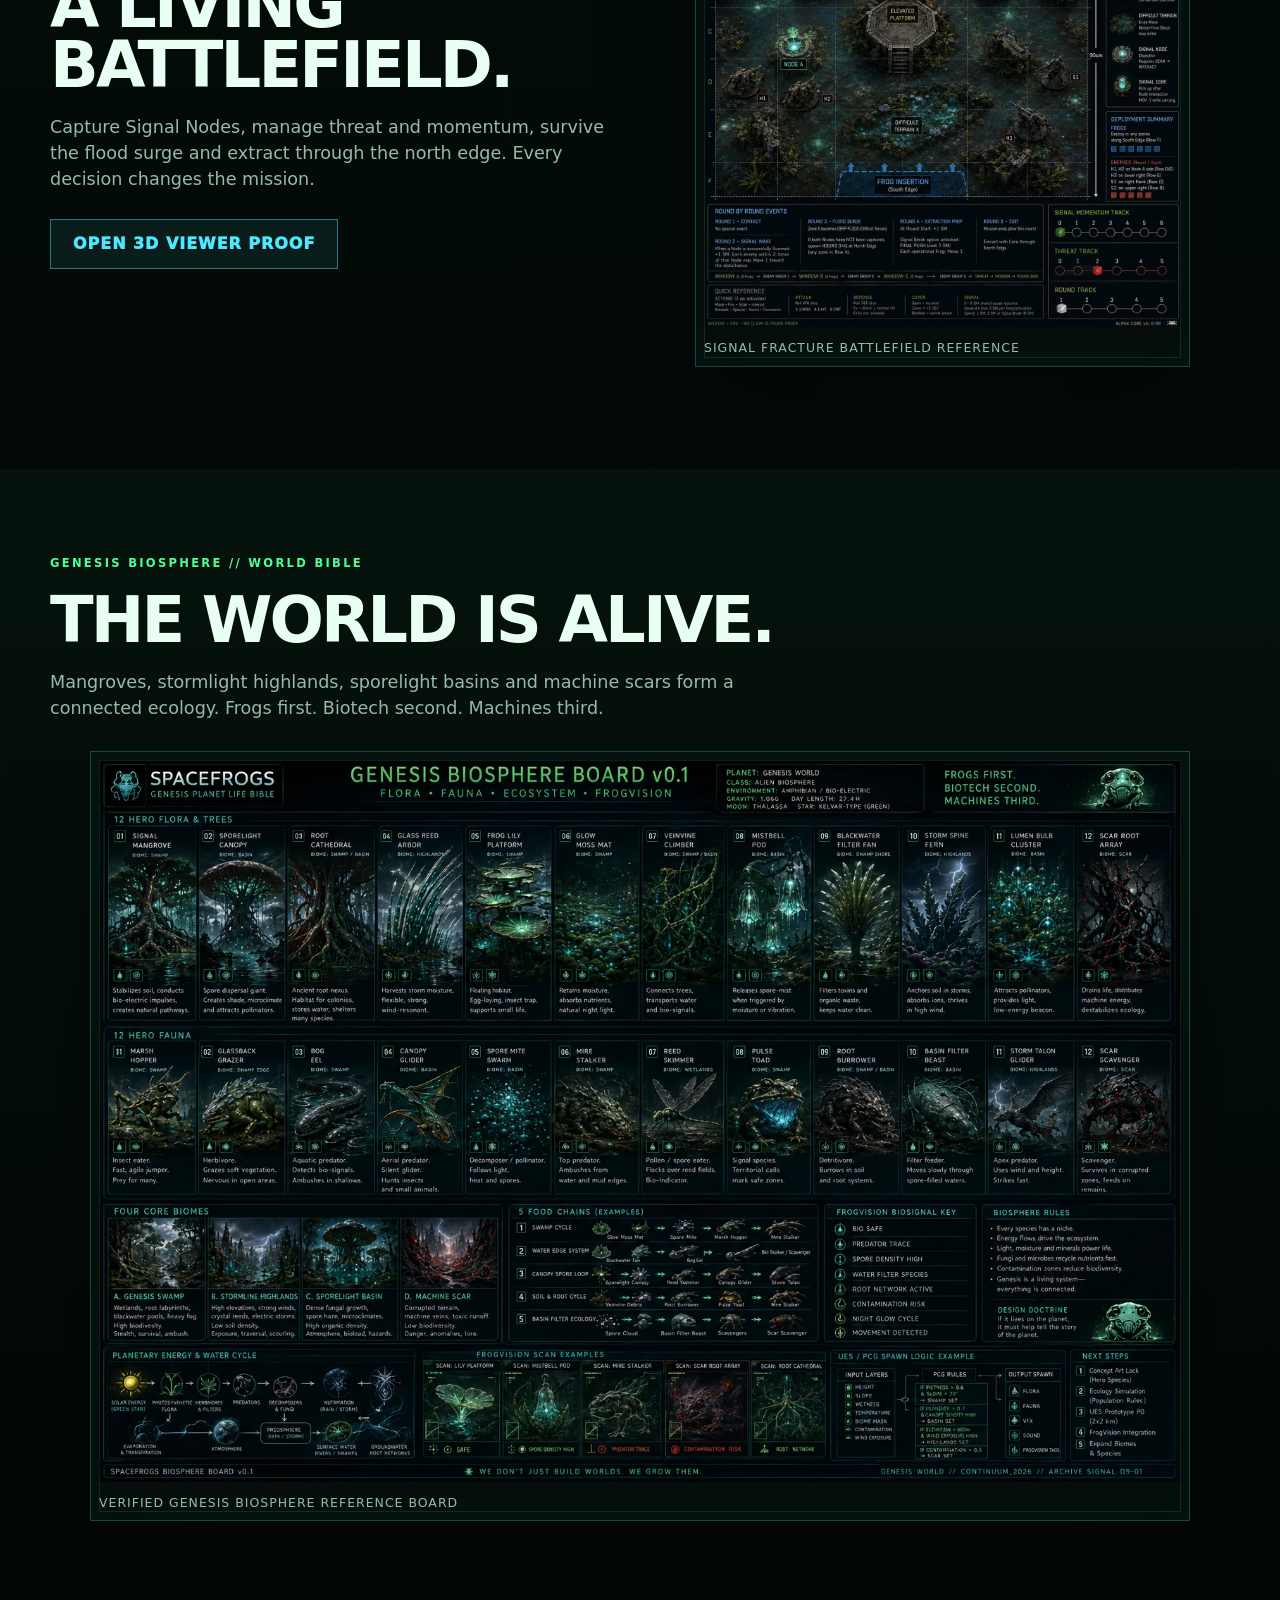
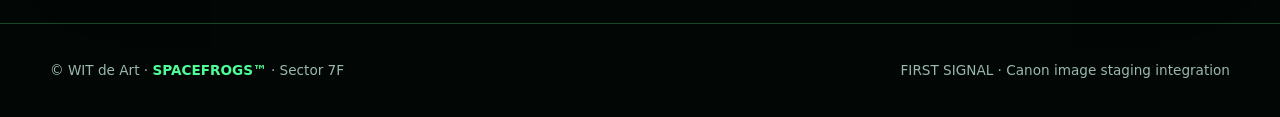
==== commit ec4d3b2b: "Merge dfaebcf9d521c4f7dd9c06f29bbb70e1a50acdd0 into 7baaeaae9677ca14b7222f780e91fa98fc5eb0da" ====
--- a/index.html
+++ b/index.html
@@ -46,7 +46,7 @@
 <section id="squad"><div class="wrap"><div class="section-head"><div class="eyebrow">Squad ID // 9</div><h2>Nine heroes. One elite squad.</h2><p class="lead">WIT, PATCH, SKIP, BULWARK, VEIL, LUMA, VOLT, KELP and ECHO form the current FIRST SIGNAL roster.</p></div><figure class="visual wide-visual"><img loading="lazy" src="assets/images/hero-roster-nine.webp" alt="The nine current SPACEFROGS heroes: WIT, PATCH, SKIP, BULWARK, VEIL, LUMA, VOLT, KELP and ECHO" width="1672" height="941"><figcaption class="asset-note">Current nine-hero canon roster</figcaption></figure><div class="grid"><div class="card"><small>Command / Tech / Recon</small><h3>WIT · PATCH · SKIP</h3><p>Tactical command, field repair and fast objective contact.</p></div><div class="card"><small>Heavy / Stealth / Support</small><h3>BULWARK · VEIL · LUMA</h3><p>Defense, precision and Aura control.</p></div><div class="card"><small>Shock / Aquatic / Psionic</small><h3>VOLT · KELP · ECHO</h3><p>Crowd control, flow control and signal recon.</p></div></div></div></section>
 <section id="threat"><div class="wrap"><div class="section-head"><div class="eyebrow">Hostile Feed // Genesis Swamp</div><h2>The swamp fights back.</h2><p class="lead">Cannonfungies are numbered, networked and grown for war. Slime Toads are tougher, fewer and deadlier.</p></div><figure class="visual wide-visual"><img loading="lazy" src="assets/images/enemies-cannonfungies-slime-toads.webp" alt="SPACEFROGS enemy factions Cannonfungies and Slime Toads" width="1082" height="370"><figcaption class="asset-note">Verified Cannonfungies and Slime Toads canon</figcaption></figure><div class="grid"><div class="card threat"><small>Enemy Clade</small><h3>Cannonfungies</h3><p>Identity-less fungus marines connected through colony growth nodes.</p></div><div class="card threat"><small>Heavy Threat</small><h3>Slime Toads</h3><p>Dumpborn bio-kenisk warriors carrying the inverted six.</p></div><div class="card threat"><small>Signal Threat</small><h3>False Signals</h3><p>Trust must be earned through proof. No claim outruns the Signal.</p></div></div></div></section>
 <section class="signal" id="signal"><div class="wrap feature reverse"><figure class="visual"><img loading="lazy" src="assets/images/aura-nova-base.webp" alt="Aura Nova smart base powering the SPACEFROGS battlefield" width="650" height="475"><figcaption class="asset-note">Aura Nova base from current game-launch artwork</figcaption></figure><div><div class="eyebrow">Aura Nova // Smart Base Network</div><h2>The base is the power source.</h2><p class="lead">Aura Nova powers heroes and technology across the living battlefield. It is not decoration: it is the command link, power well and responsive center of the mission.</p><div class="proof">Bases connect. Data changes. Heroes react. The swamp remembers.</div></div></div></section>
-<section id="game"><div class="wrap feature"><div><div class="eyebrow">Signal Fracture // Alpha Test Map</div><h2>A living battlefield.</h2><p class="lead">Capture Signal Nodes, manage threat and momentum, survive the flood surge and extract through the north edge. Every decision changes the mission.</p><div class="actions"><a class="btn alt" href="#world">Explore Genesis biosphere</a></div></div><figure class="visual"><img loading="lazy" src="assets/images/battlefield-gameplay.webp" alt="SPACEFROGS Signal Fracture tactical battlefield and mission map" width="1254" height="1254"><figcaption class="asset-note">Signal Fracture battlefield reference</figcaption></figure></div></section>
+<section id="game"><div class="wrap feature"><div><div class="eyebrow">Signal Fracture // Alpha Test Map</div><h2>A living battlefield.</h2><p class="lead">Capture Signal Nodes, manage threat and momentum, survive the flood surge and extract through the north edge. Every decision changes the mission.</p><div class="actions"><a class="btn alt" href="viewer/">Open 3D viewer proof</a></div></div><figure class="visual"><img loading="lazy" src="assets/images/battlefield-gameplay.webp" alt="SPACEFROGS Signal Fracture tactical battlefield and mission map" width="1254" height="1254"><figcaption class="asset-note">Signal Fracture battlefield reference</figcaption></figure></div></section>
 <section class="world" id="world"><div class="wrap"><div class="section-head"><div class="eyebrow">Genesis Biosphere // World Bible</div><h2>The world is alive.</h2><p class="lead">Mangroves, stormlight highlands, sporelight basins and machine scars form a connected ecology. Frogs first. Biotech second. Machines third.</p></div><figure class="visual wide-visual"><img loading="lazy" src="assets/images/genesis-swamp-world.webp" alt="SPACEFROGS Genesis Biosphere world, biomes, flora and fauna" width="1536" height="1024"><figcaption class="asset-note">Verified Genesis Biosphere reference board</figcaption></figure></div></section>
 </main>
 <footer><div class="wrap footer"><div>© WIT de Art · <b>SPACEFROGS™</b> · Sector 7F</div><div>FIRST SIGNAL · Canon image staging integration</div></div></footer>
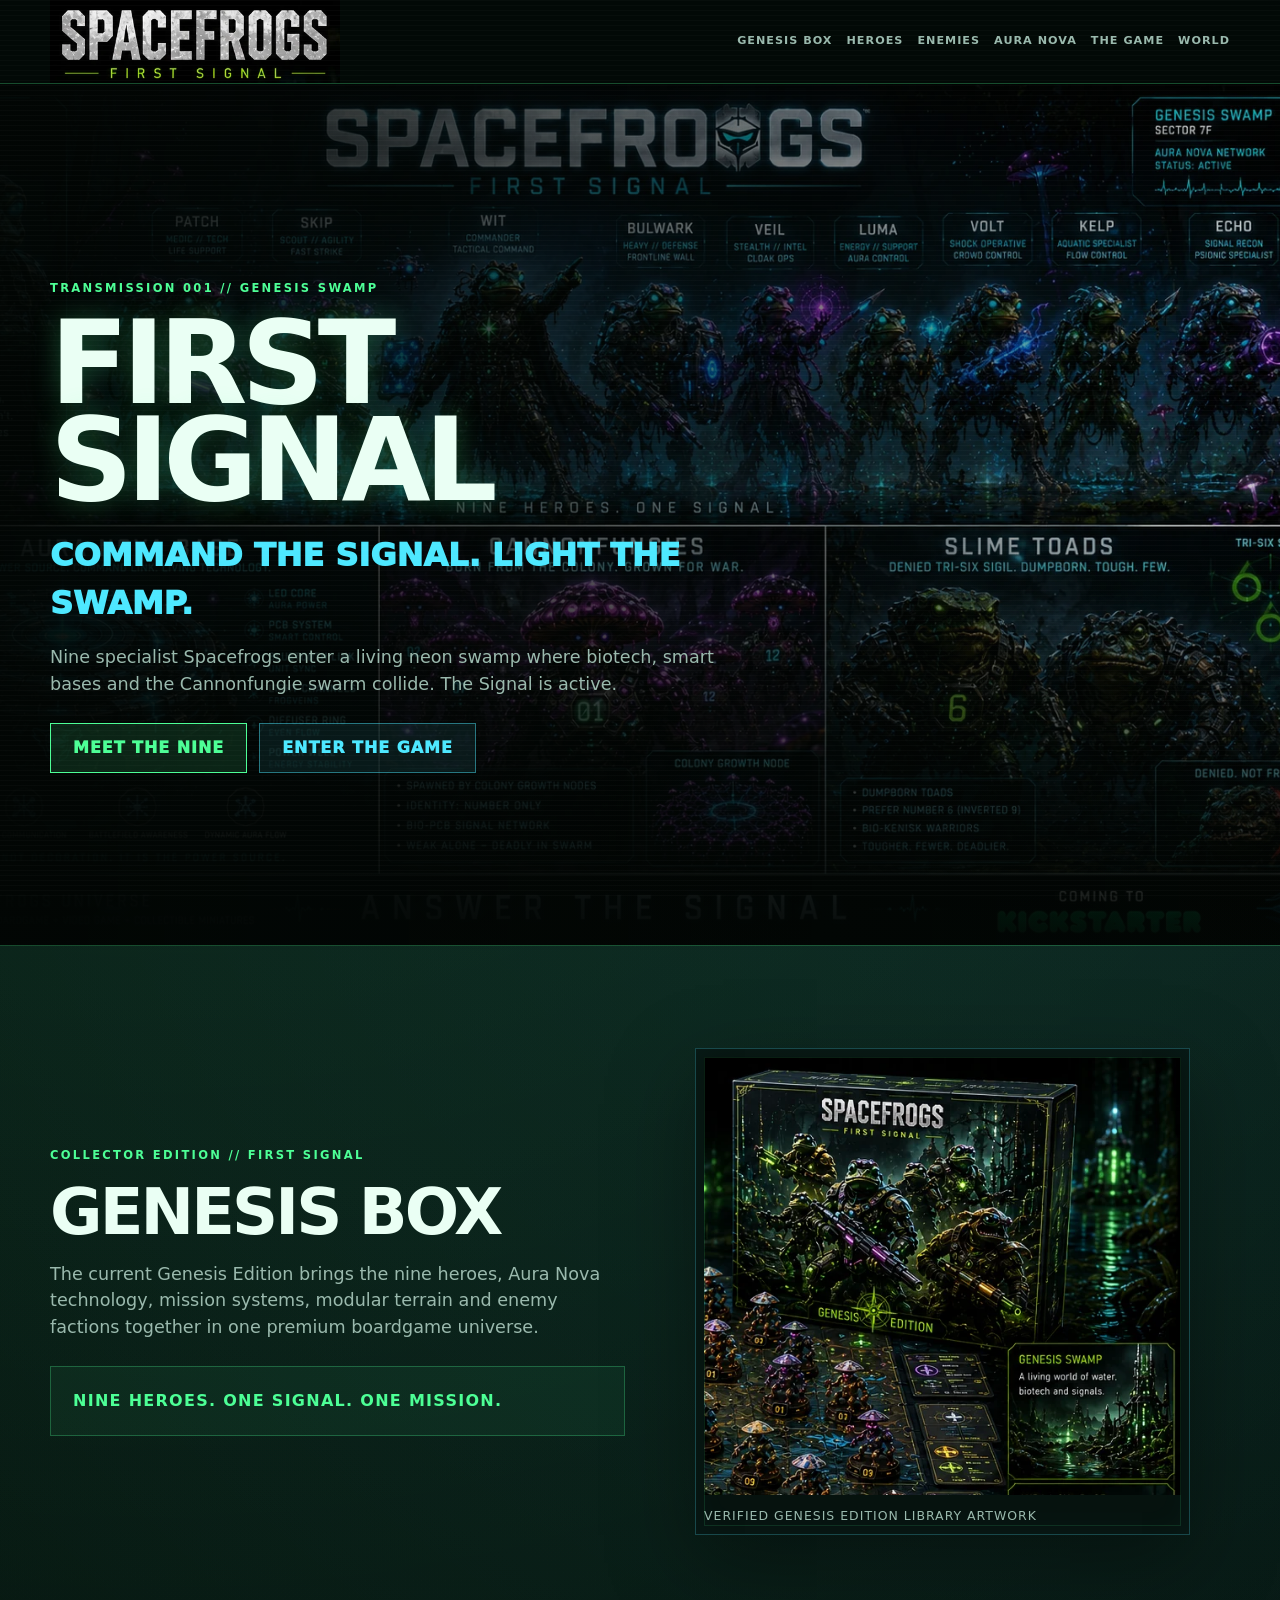
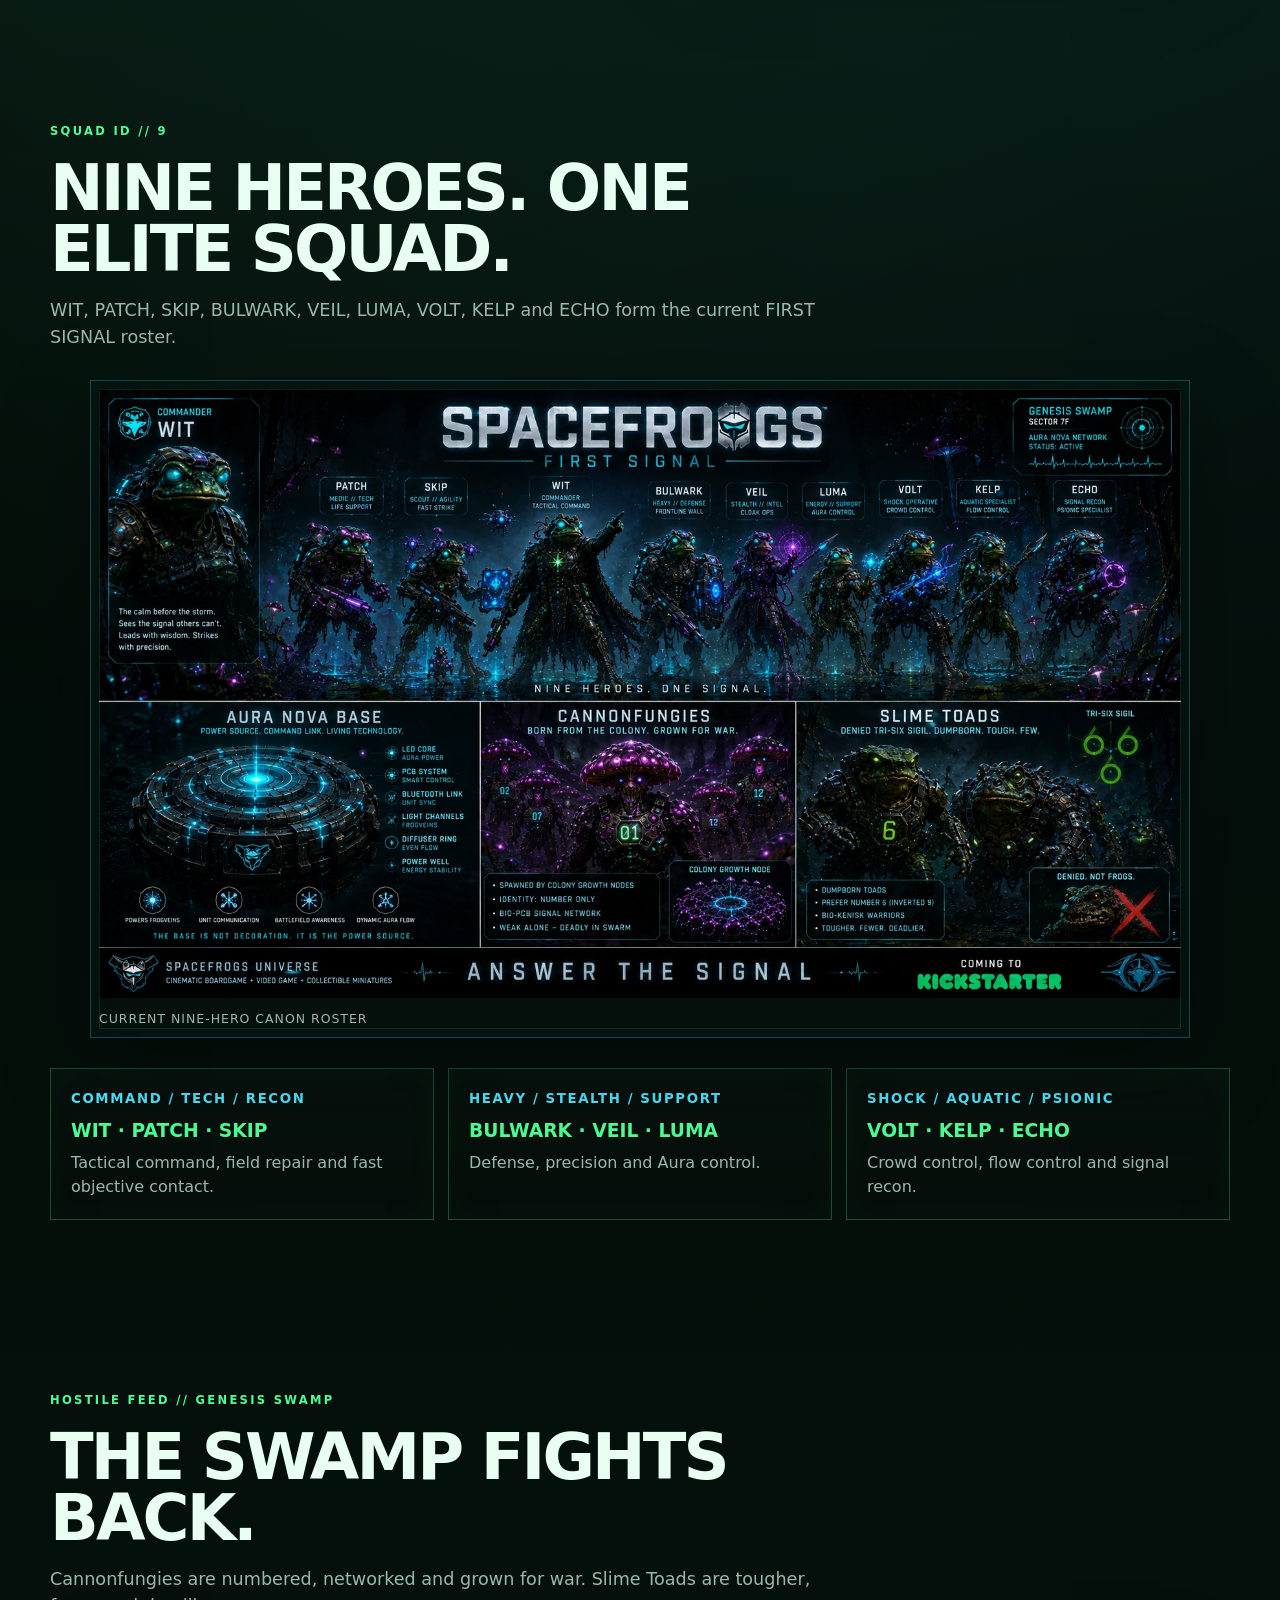
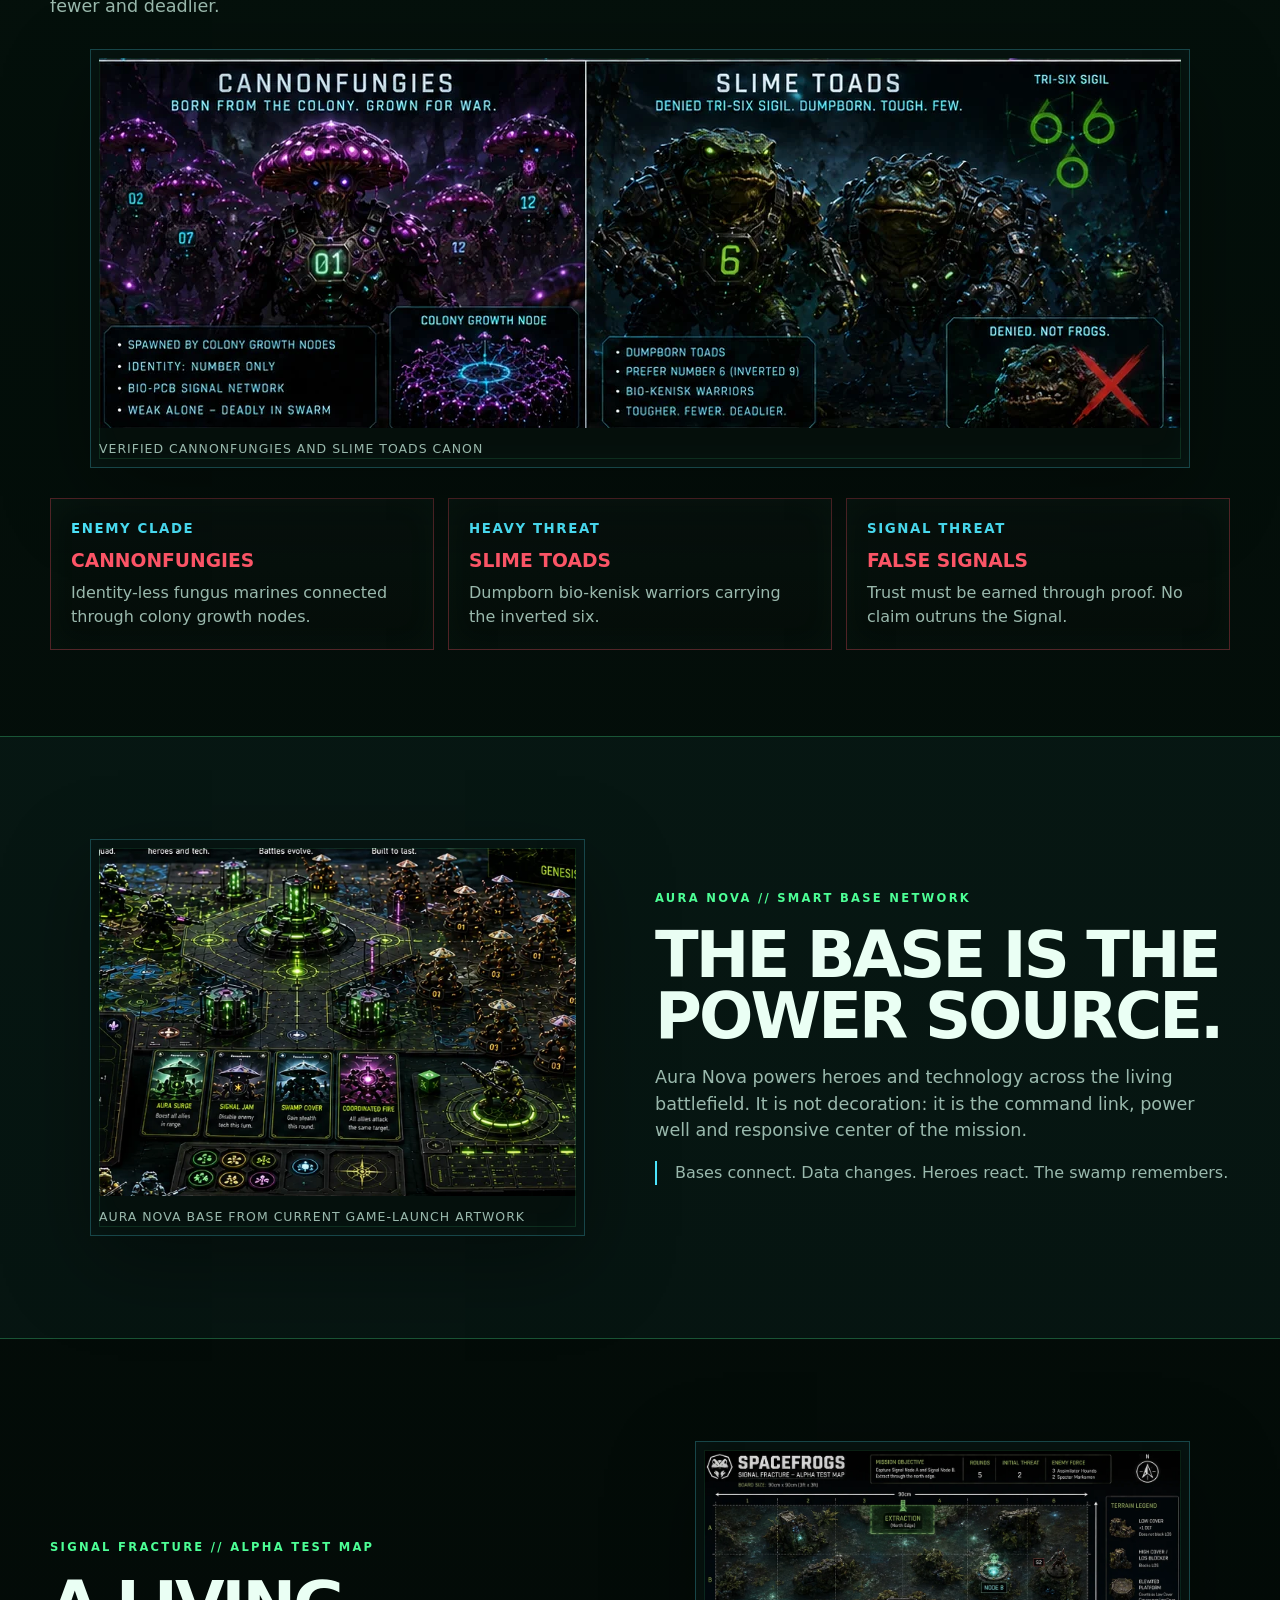
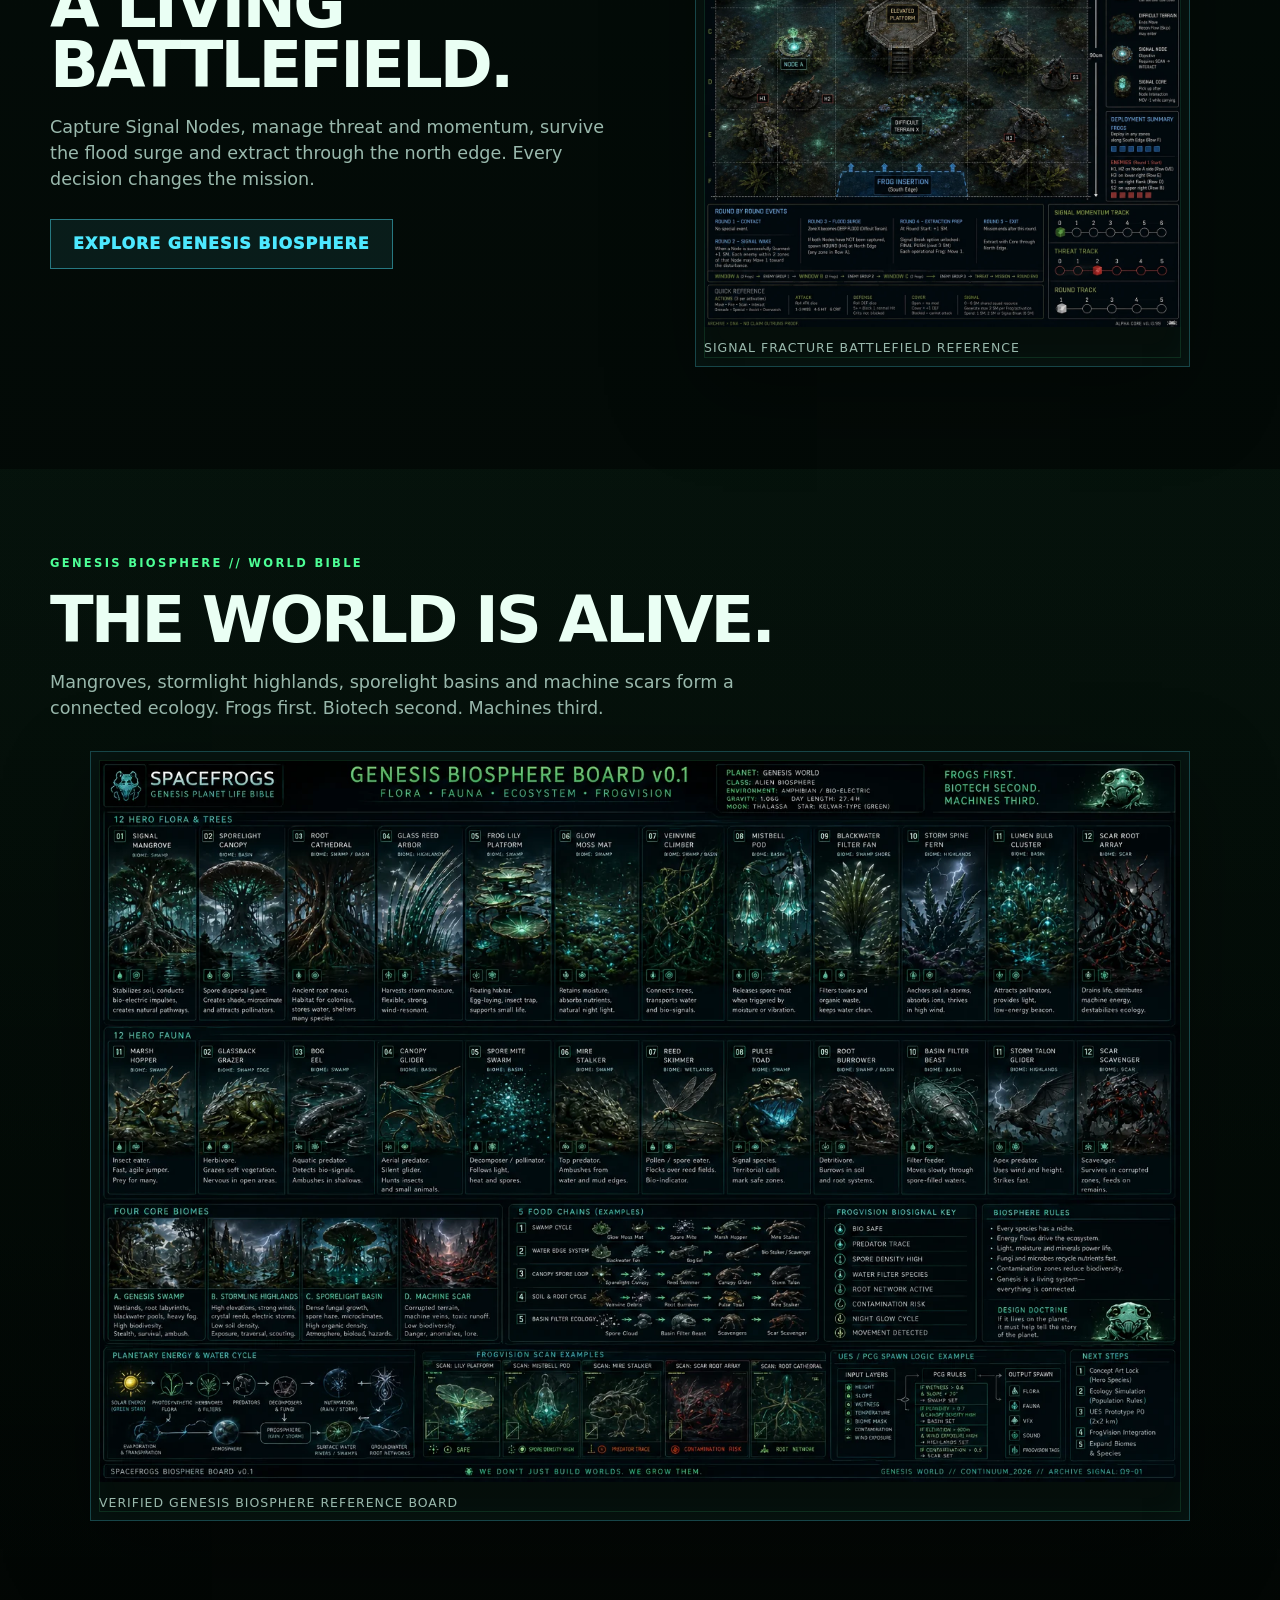
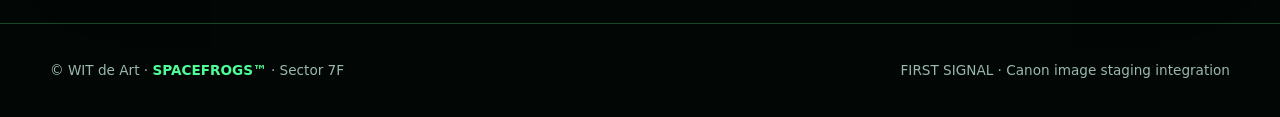
==== commit 788c64af: "Merge pull request #10 from witnese-sudo/release/canon-image-assets-2026-08-31 Release verified cano" ====
--- a/index.html
+++ b/index.html
@@ -46,7 +46,7 @@
 <section id="squad"><div class="wrap"><div class="section-head"><div class="eyebrow">Squad ID // 9</div><h2>Nine heroes. One elite squad.</h2><p class="lead">WIT, PATCH, SKIP, BULWARK, VEIL, LUMA, VOLT, KELP and ECHO form the current FIRST SIGNAL roster.</p></div><figure class="visual wide-visual"><img loading="lazy" src="assets/images/hero-roster-nine.webp" alt="The nine current SPACEFROGS heroes: WIT, PATCH, SKIP, BULWARK, VEIL, LUMA, VOLT, KELP and ECHO" width="1672" height="941"><figcaption class="asset-note">Current nine-hero canon roster</figcaption></figure><div class="grid"><div class="card"><small>Command / Tech / Recon</small><h3>WIT · PATCH · SKIP</h3><p>Tactical command, field repair and fast objective contact.</p></div><div class="card"><small>Heavy / Stealth / Support</small><h3>BULWARK · VEIL · LUMA</h3><p>Defense, precision and Aura control.</p></div><div class="card"><small>Shock / Aquatic / Psionic</small><h3>VOLT · KELP · ECHO</h3><p>Crowd control, flow control and signal recon.</p></div></div></div></section>
 <section id="threat"><div class="wrap"><div class="section-head"><div class="eyebrow">Hostile Feed // Genesis Swamp</div><h2>The swamp fights back.</h2><p class="lead">Cannonfungies are numbered, networked and grown for war. Slime Toads are tougher, fewer and deadlier.</p></div><figure class="visual wide-visual"><img loading="lazy" src="assets/images/enemies-cannonfungies-slime-toads.webp" alt="SPACEFROGS enemy factions Cannonfungies and Slime Toads" width="1082" height="370"><figcaption class="asset-note">Verified Cannonfungies and Slime Toads canon</figcaption></figure><div class="grid"><div class="card threat"><small>Enemy Clade</small><h3>Cannonfungies</h3><p>Identity-less fungus marines connected through colony growth nodes.</p></div><div class="card threat"><small>Heavy Threat</small><h3>Slime Toads</h3><p>Dumpborn bio-kenisk warriors carrying the inverted six.</p></div><div class="card threat"><small>Signal Threat</small><h3>False Signals</h3><p>Trust must be earned through proof. No claim outruns the Signal.</p></div></div></div></section>
 <section class="signal" id="signal"><div class="wrap feature reverse"><figure class="visual"><img loading="lazy" src="assets/images/aura-nova-base.webp" alt="Aura Nova smart base powering the SPACEFROGS battlefield" width="650" height="475"><figcaption class="asset-note">Aura Nova base from current game-launch artwork</figcaption></figure><div><div class="eyebrow">Aura Nova // Smart Base Network</div><h2>The base is the power source.</h2><p class="lead">Aura Nova powers heroes and technology across the living battlefield. It is not decoration: it is the command link, power well and responsive center of the mission.</p><div class="proof">Bases connect. Data changes. Heroes react. The swamp remembers.</div></div></div></section>
-<section id="game"><div class="wrap feature"><div><div class="eyebrow">Signal Fracture // Alpha Test Map</div><h2>A living battlefield.</h2><p class="lead">Capture Signal Nodes, manage threat and momentum, survive the flood surge and extract through the north edge. Every decision changes the mission.</p><div class="actions"><a class="btn alt" href="viewer/">Open 3D viewer proof</a></div></div><figure class="visual"><img loading="lazy" src="assets/images/battlefield-gameplay.webp" alt="SPACEFROGS Signal Fracture tactical battlefield and mission map" width="1254" height="1254"><figcaption class="asset-note">Signal Fracture battlefield reference</figcaption></figure></div></section>
+<section id="game"><div class="wrap feature"><div><div class="eyebrow">Signal Fracture // Alpha Test Map</div><h2>A living battlefield.</h2><p class="lead">Capture Signal Nodes, manage threat and momentum, survive the flood surge and extract through the north edge. Every decision changes the mission.</p><div class="actions"><a class="btn alt" href="#world">Explore Genesis biosphere</a></div></div><figure class="visual"><img loading="lazy" src="assets/images/battlefield-gameplay.webp" alt="SPACEFROGS Signal Fracture tactical battlefield and mission map" width="1254" height="1254"><figcaption class="asset-note">Signal Fracture battlefield reference</figcaption></figure></div></section>
 <section class="world" id="world"><div class="wrap"><div class="section-head"><div class="eyebrow">Genesis Biosphere // World Bible</div><h2>The world is alive.</h2><p class="lead">Mangroves, stormlight highlands, sporelight basins and machine scars form a connected ecology. Frogs first. Biotech second. Machines third.</p></div><figure class="visual wide-visual"><img loading="lazy" src="assets/images/genesis-swamp-world.webp" alt="SPACEFROGS Genesis Biosphere world, biomes, flora and fauna" width="1536" height="1024"><figcaption class="asset-note">Verified Genesis Biosphere reference board</figcaption></figure></div></section>
 </main>
 <footer><div class="wrap footer"><div>© WIT de Art · <b>SPACEFROGS™</b> · Sector 7F</div><div>FIRST SIGNAL · Canon image staging integration</div></div></footer>
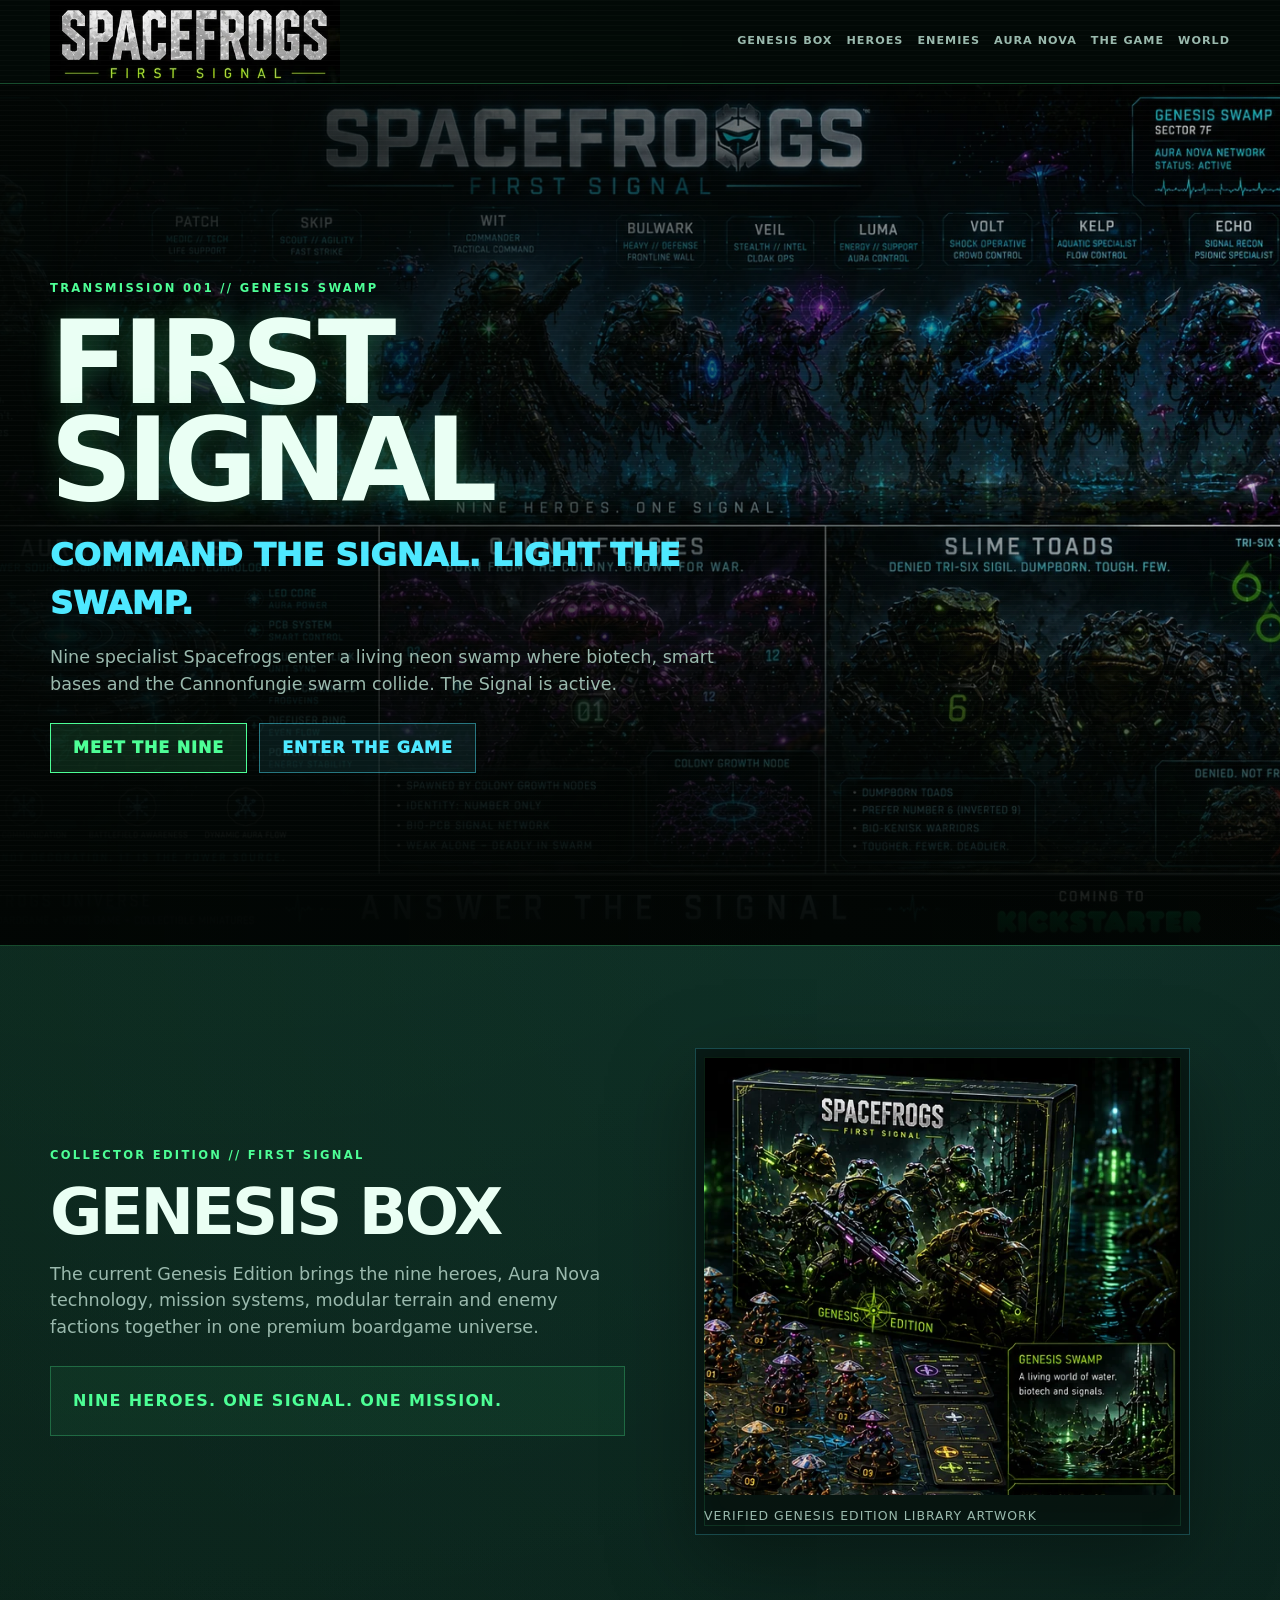
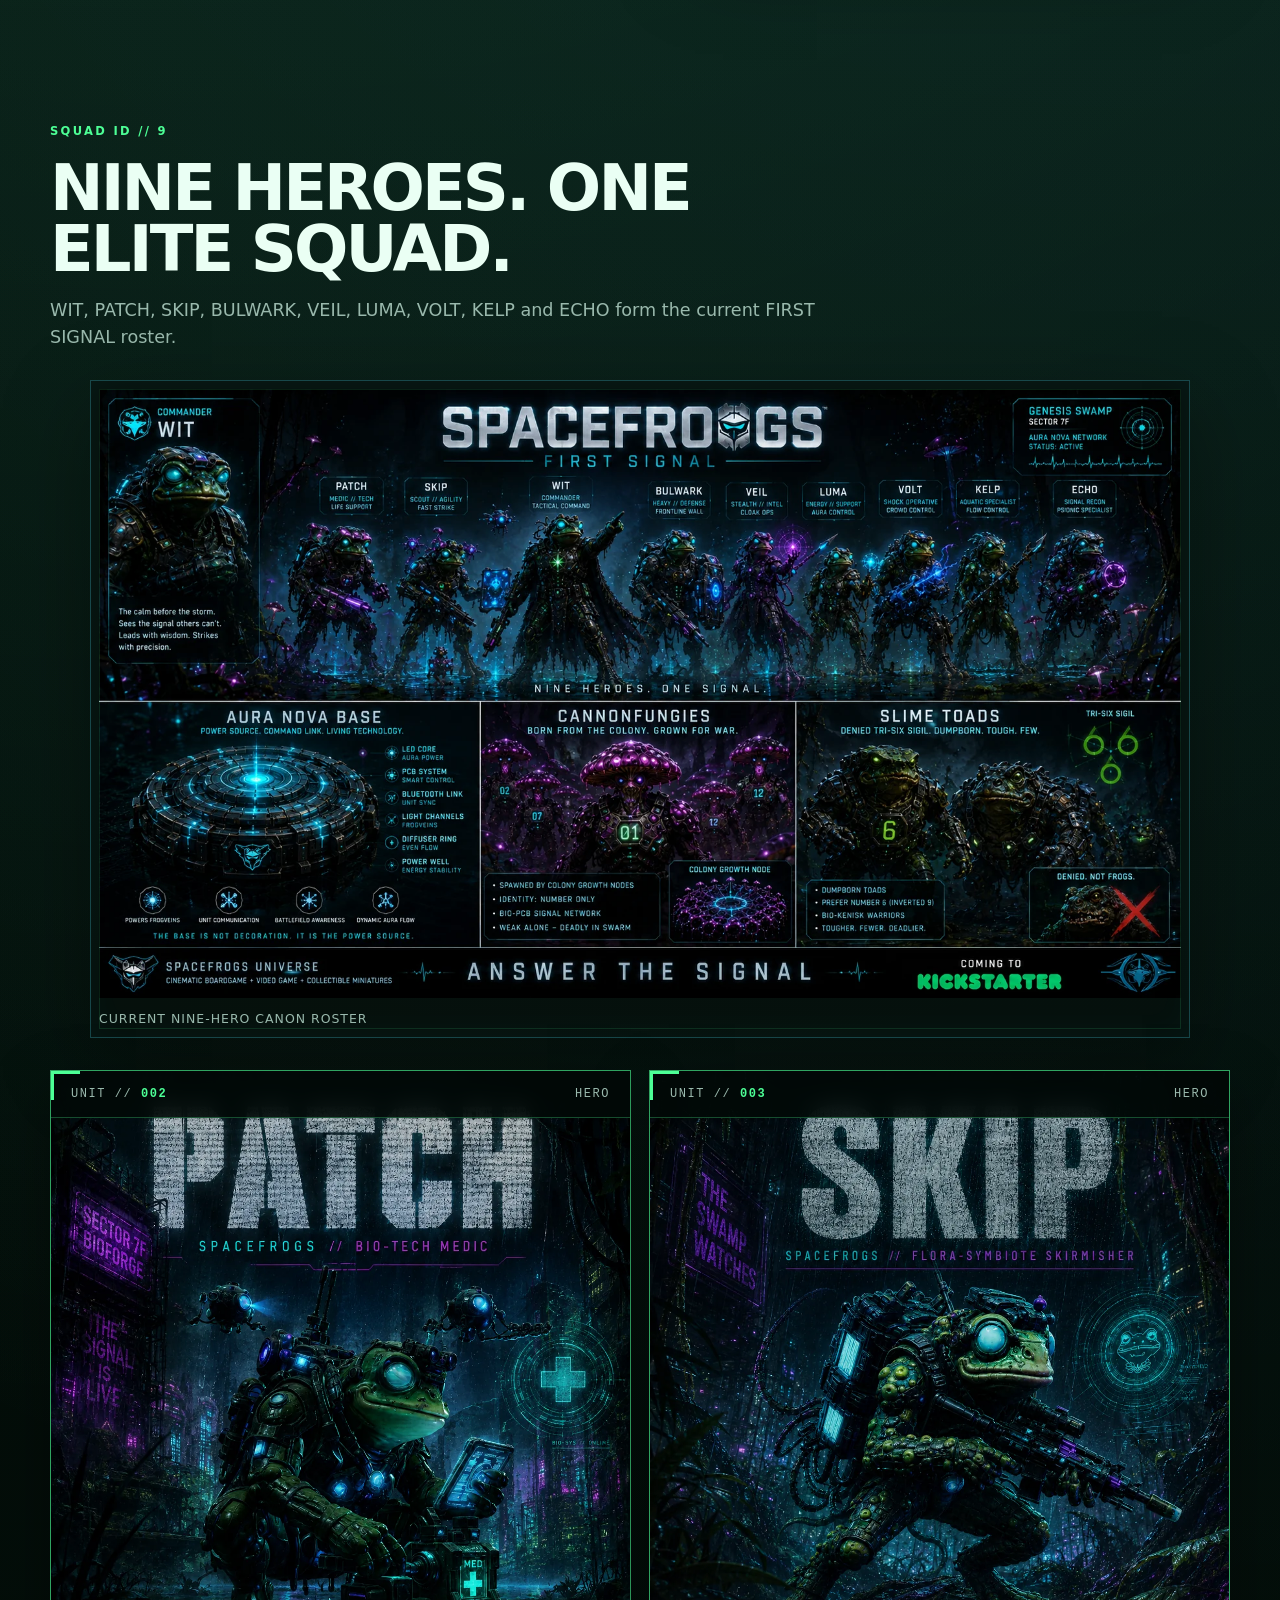
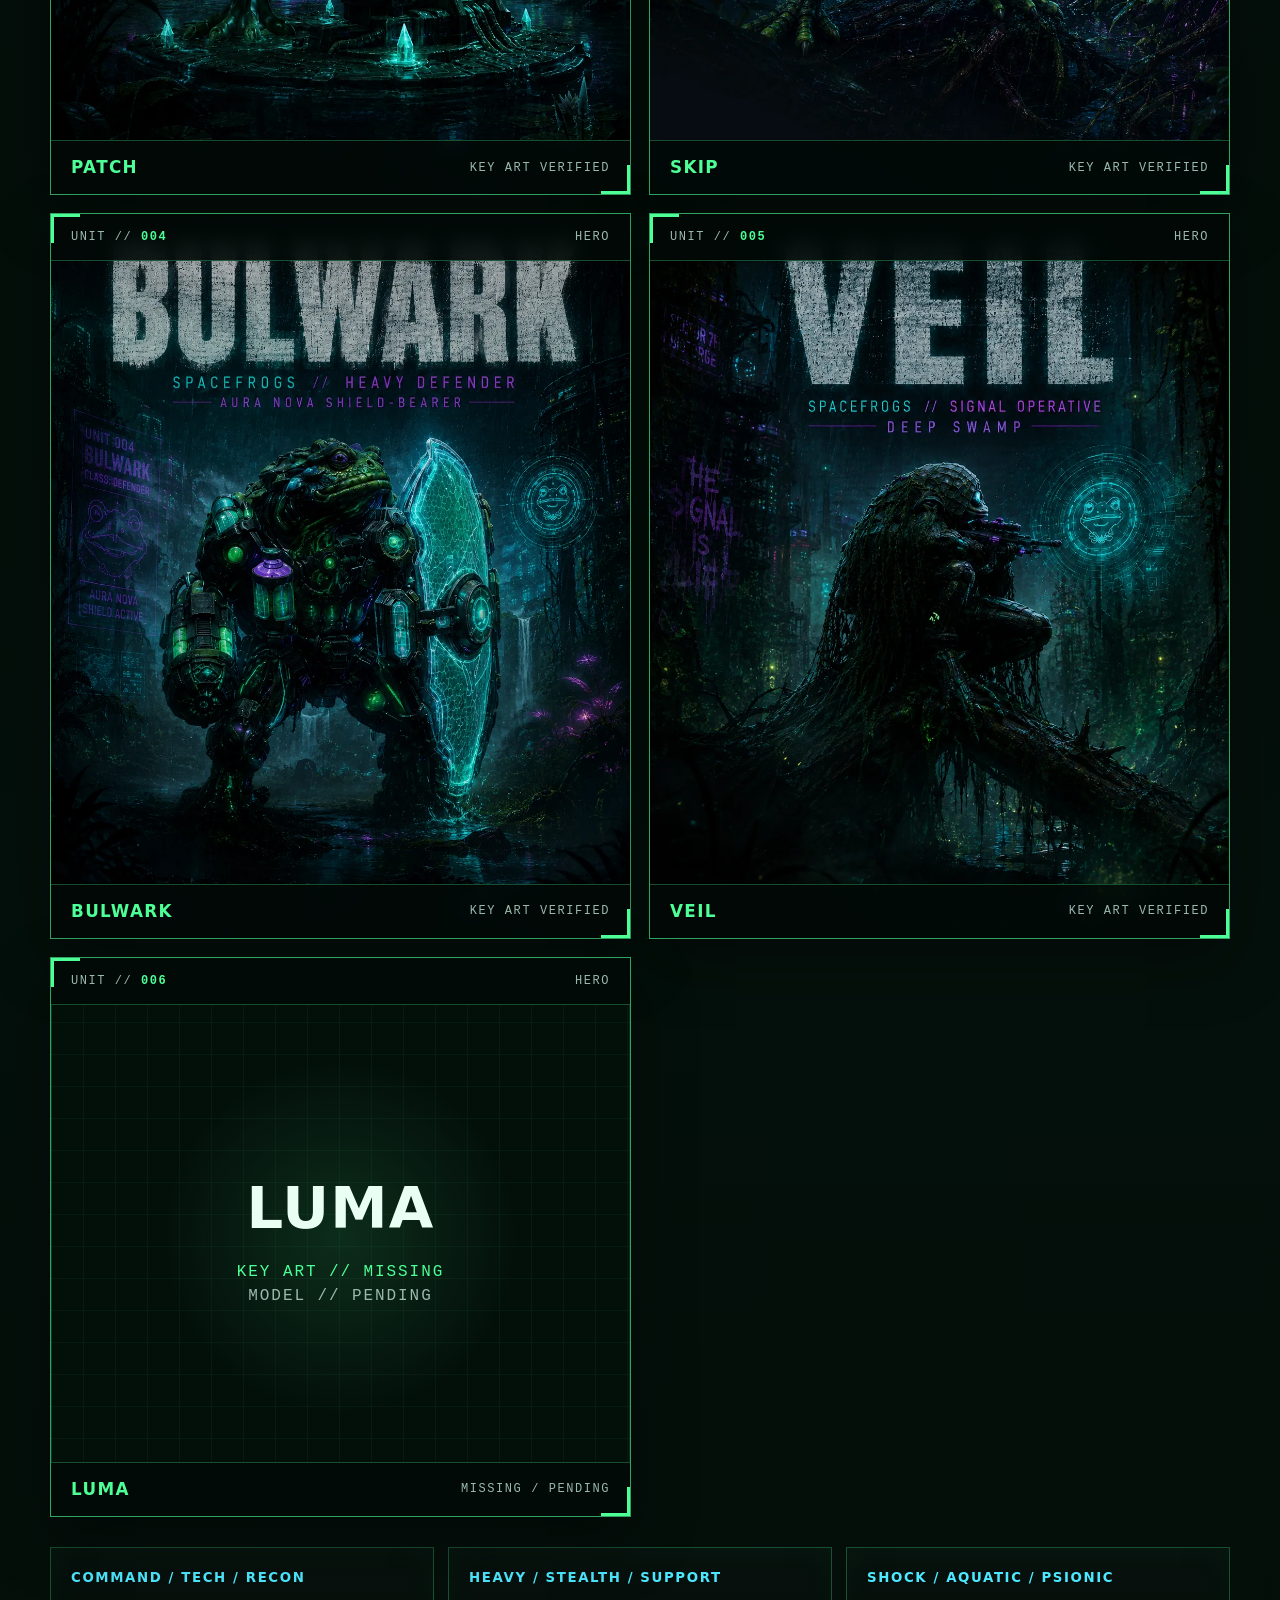
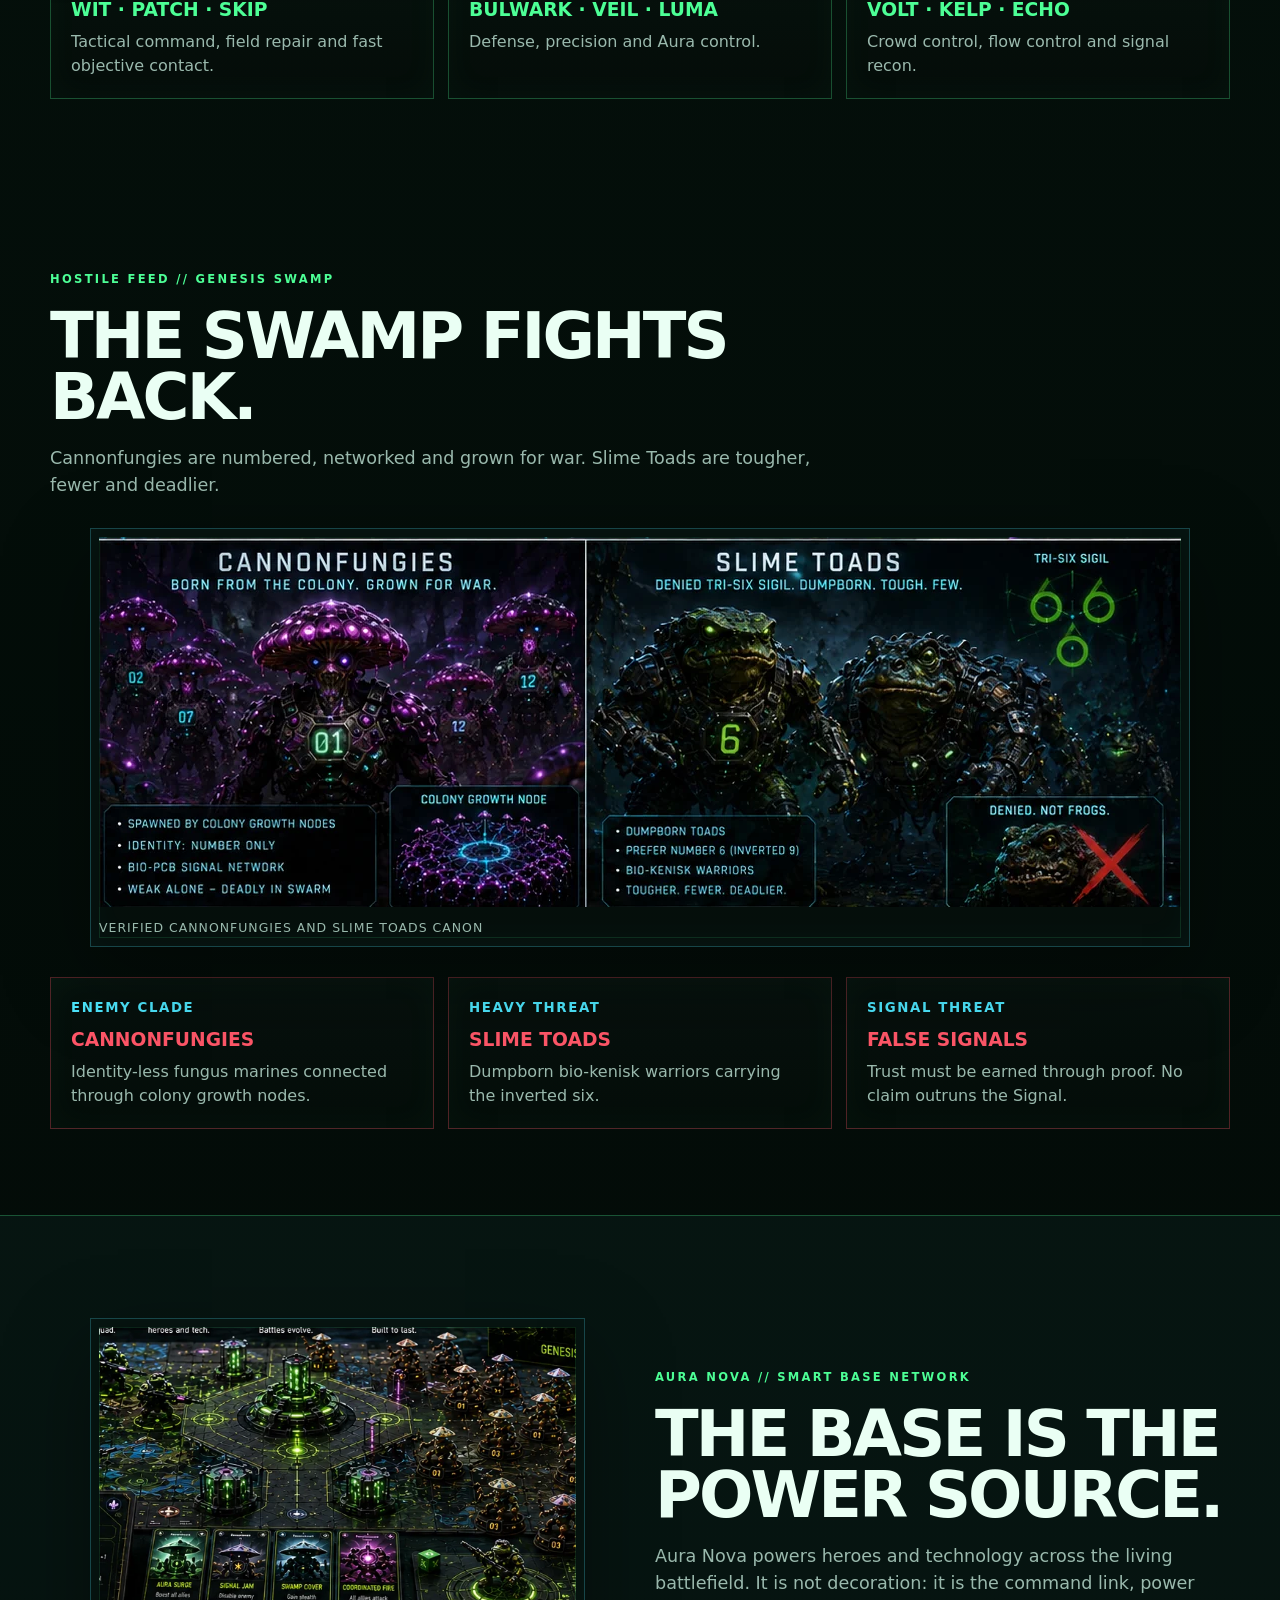
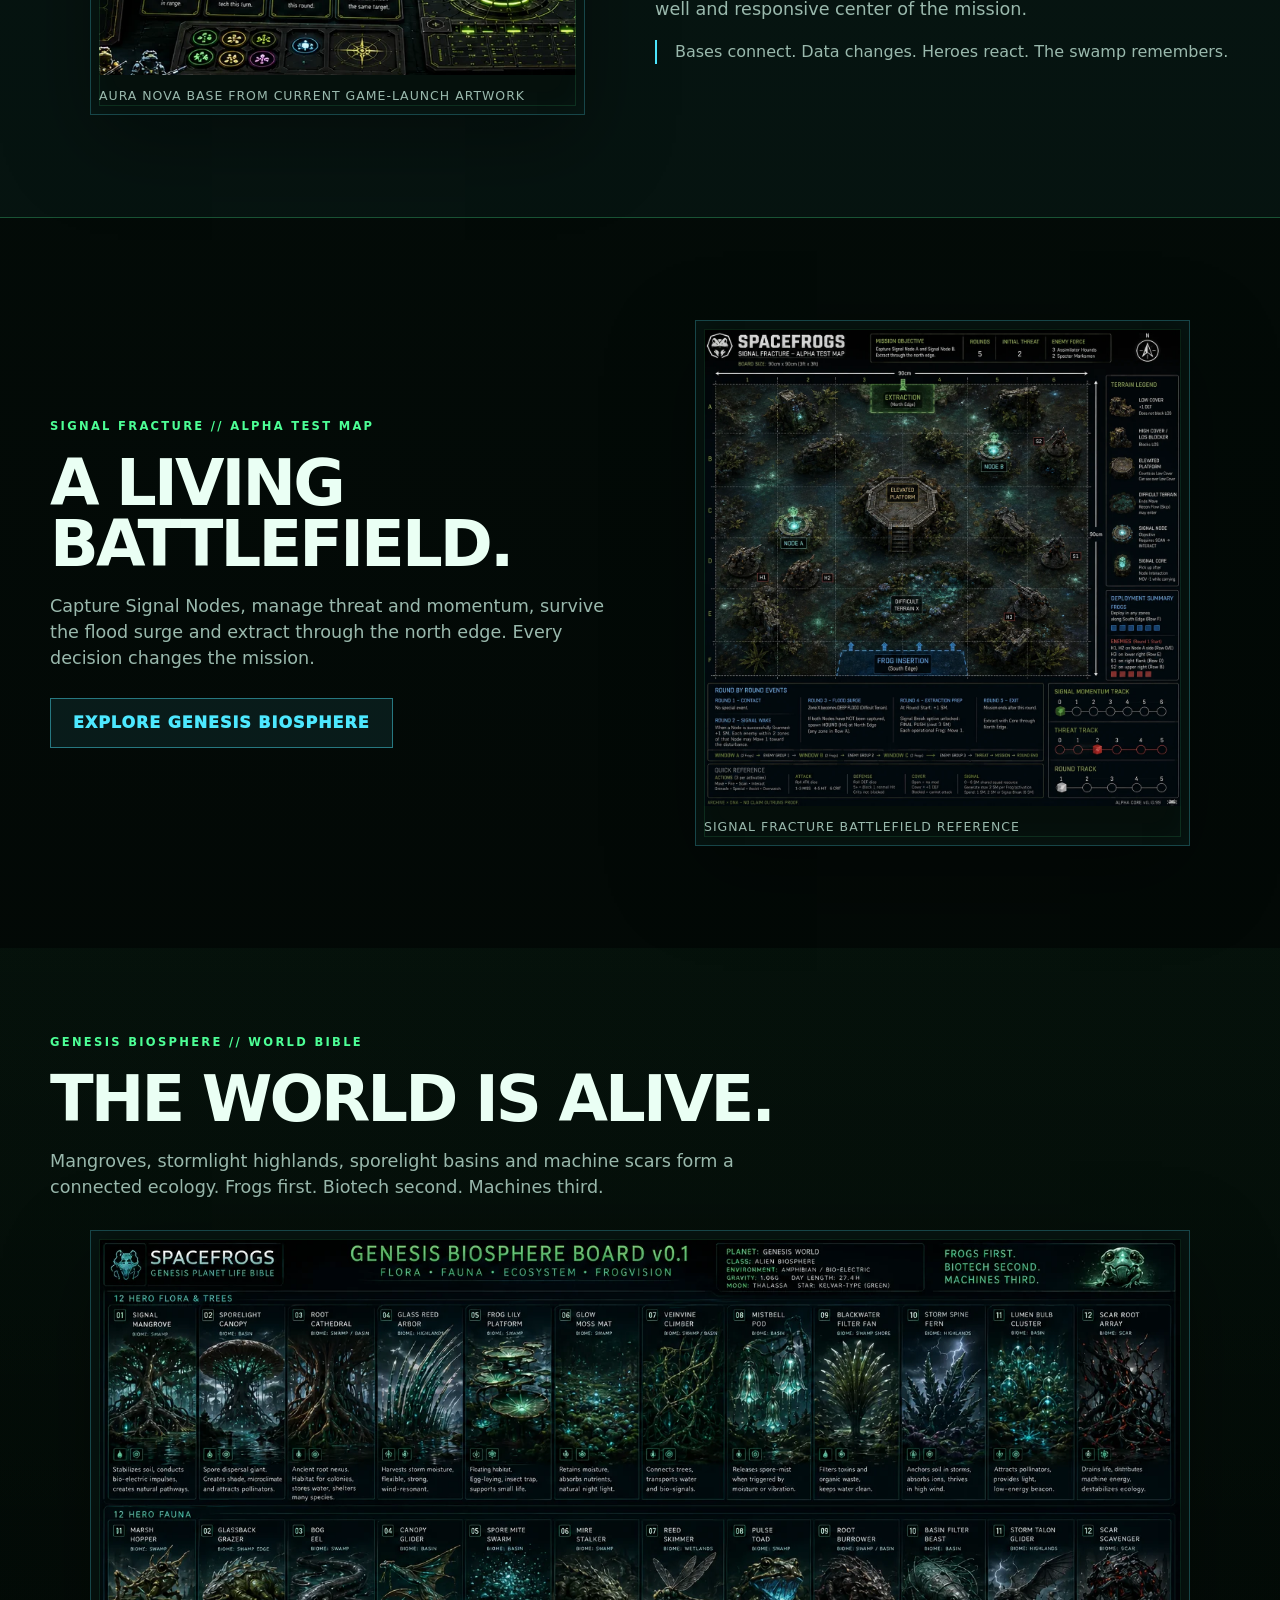
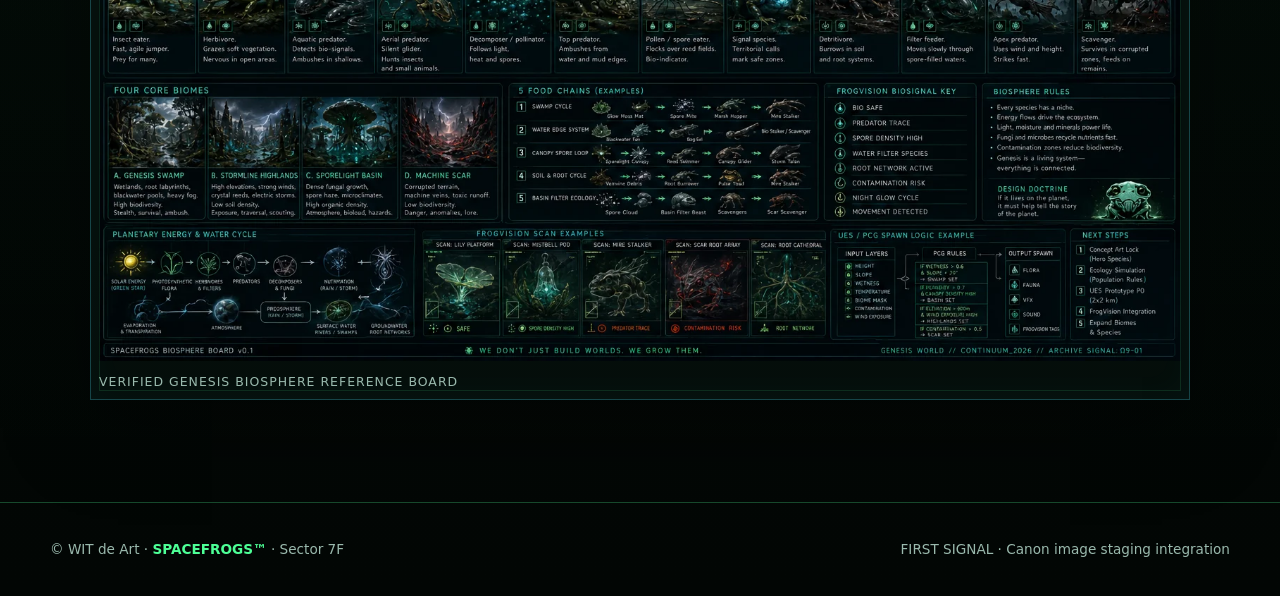
==== commit 07580979: "Stage verified hero key art for four units" ====
--- a/index.html
+++ b/index.html
@@ -33,9 +33,26 @@
 .visual{position:relative;border:1px solid var(--cyanline);background:rgba(5,15,12,.8);padding:8px;box-shadow:0 28px 80px rgba(0,0,0,.35),inset 0 0 34px rgba(77,232,255,.04)}.visual img{width:100%;height:auto}.visual:after{content:"";position:absolute;inset:8px;border:1px solid rgba(77,255,150,.12);pointer-events:none}.wide-visual{margin-top:28px}.wide-visual img{width:100%}
 .grid{display:grid;grid-template-columns:repeat(3,1fr);gap:14px;margin-top:30px}.card{border:1px solid var(--line);background:linear-gradient(180deg,rgba(7,17,13,.92),rgba(4,12,9,.84));padding:20px;min-height:150px;box-shadow:inset 0 0 34px rgba(77,255,150,.035)}.card small{display:block;color:var(--cyan);text-transform:uppercase;letter-spacing:.12em;font-weight:850}.card h3{margin:8px 0 6px;text-transform:uppercase;color:var(--green)}.card p{margin:0;color:var(--muted)}.threat{border-color:rgba(255,86,104,.3)}.threat h3{color:var(--red)}
 .rule{margin-top:26px;border:1px solid var(--line);padding:22px;font-weight:900;text-transform:uppercase;letter-spacing:.08em;color:var(--green);background:rgba(77,255,150,.055)}.signal{border-top:1px solid var(--line);border-bottom:1px solid var(--line);background:rgba(77,232,255,.035)}.proof{border-left:2px solid var(--cyan);padding-left:18px;color:var(--muted)}.world{background:linear-gradient(180deg,rgba(77,255,150,.035),transparent)}
-.asset-note{margin-top:12px;color:var(--muted);font-size:.78rem;text-transform:uppercase;letter-spacing:.08em}footer{padding:36px 0;color:var(--muted);font-size:.85rem;border-top:1px solid var(--line)}.footer{display:flex;justify-content:space-between;gap:20px;flex-wrap:wrap}.footer b{color:var(--green)}
-@media(max-width:900px){nav{max-width:52vw}.feature{grid-template-columns:1fr}.feature.reverse .visual{order:initial}.hero{background-position:58% center}.hero-inner{padding:88px 0 70px}.grid{grid-template-columns:1fr}section{padding:64px 0}}
-@media(max-width:620px){header .nav{min-height:64px}.brand-logo{width:220px}nav{display:none}.hero{min-height:78vh;background-position:59% center}.hero-inner{padding:70px 0 56px}.visual{padding:5px}}
+.asset-note{margin-top:12px;color:var(--muted);font-size:.78rem;text-transform:uppercase;letter-spacing:.08em}
+.hero-files{display:grid;grid-template-columns:repeat(2,minmax(0,1fr));gap:18px;margin-top:32px}
+.hero-key-card{position:relative;min-height:560px;overflow:hidden;border:1px solid rgba(77,255,150,.62);background:#03100a;box-shadow:inset 0 0 0 1px rgba(77,255,150,.12),0 22px 56px rgba(0,0,0,.38)}
+.hero-key-card:before,.hero-key-card:after{content:"";position:absolute;z-index:4;width:26px;height:26px;pointer-events:none}
+.hero-key-card:before{top:-1px;left:-1px;border-top:4px solid var(--green);border-left:4px solid var(--green)}
+.hero-key-card:after{right:-1px;bottom:-1px;border-right:4px solid var(--green);border-bottom:4px solid var(--green)}
+.hero-key-card img{width:100%;height:100%;min-height:560px;object-fit:cover;object-position:center;transition:transform .35s ease}
+.hero-key-card:hover img{transform:scale(1.015)}
+.hero-card-head,.hero-card-foot{position:absolute;left:0;right:0;z-index:3;display:flex;align-items:center;justify-content:space-between;gap:16px;padding:14px 20px;background:rgba(2,10,7,.88);backdrop-filter:blur(10px);text-transform:uppercase;font-family:ui-monospace,"SFMono-Regular",Consolas,monospace;letter-spacing:.13em;font-size:.75rem}
+.hero-card-head{top:0;border-bottom:1px solid rgba(77,255,150,.28);color:var(--muted)}
+.hero-card-head strong,.hero-card-foot strong{color:var(--green)}
+.hero-card-foot{bottom:0;border-top:1px solid rgba(77,255,150,.28);color:var(--muted)}
+.hero-card-foot strong{font-family:system-ui,-apple-system,"Segoe UI",sans-serif;font-size:1.05rem;letter-spacing:.08em}
+.hero-key-card.pending{display:grid;place-items:center;background:linear-gradient(rgba(77,255,150,.045) 1px,transparent 1px),linear-gradient(90deg,rgba(77,255,150,.045) 1px,transparent 1px),radial-gradient(circle,rgba(77,255,150,.12),transparent 44%),#03100a;background-size:32px 32px,32px 32px,auto,auto}
+.pending-signal{text-align:center;text-transform:uppercase;font-family:ui-monospace,"SFMono-Regular",Consolas,monospace;letter-spacing:.12em;color:var(--muted)}
+.pending-signal b{display:block;margin-bottom:8px;color:var(--ink);font-family:system-ui,-apple-system,"Segoe UI",sans-serif;font-size:clamp(2rem,5vw,3.6rem);letter-spacing:.02em}
+.pending-signal span{color:var(--green)}
+footer{padding:36px 0;color:var(--muted);font-size:.85rem;border-top:1px solid var(--line)}.footer{display:flex;justify-content:space-between;gap:20px;flex-wrap:wrap}.footer b{color:var(--green)}
+@media(max-width:900px){nav{max-width:52vw}.feature{grid-template-columns:1fr}.feature.reverse .visual{order:initial}.hero{background-position:58% center}.hero-inner{padding:88px 0 70px}.grid{grid-template-columns:1fr}.hero-key-card,.hero-key-card img{min-height:500px}section{padding:64px 0}}
+@media(max-width:620px){header .nav{min-height:64px}.brand-logo{width:220px}nav{display:none}.hero{min-height:78vh;background-position:59% center}.hero-inner{padding:70px 0 56px}.visual{padding:5px}.hero-files{grid-template-columns:1fr;gap:14px}.hero-key-card,.hero-key-card img{min-height:470px}.hero-card-head,.hero-card-foot{padding:12px 14px;font-size:.68rem}}
 </style>
 </head>
 <body>
@@ -43,7 +60,7 @@
 <main id="top">
 <section class="hero"><div class="wrap"><div class="hero-inner"><div class="eyebrow">Transmission 001 // Genesis Swamp</div><h1>FIRST<br>SIGNAL</h1><div class="tag">Command the signal. Light the swamp.</div><p class="lead">Nine specialist Spacefrogs enter a living neon swamp where biotech, smart bases and the Cannonfungie swarm collide. The Signal is active.</p><div class="actions"><a class="btn" href="#squad">Meet the nine</a><a class="btn alt" href="#game">Enter the game</a></div></div></div></section>
 <section id="genesis"><div class="wrap feature"><div><div class="eyebrow">Collector Edition // First Signal</div><h2>Genesis Box</h2><p class="lead">The current Genesis Edition brings the nine heroes, Aura Nova technology, mission systems, modular terrain and enemy factions together in one premium boardgame universe.</p><div class="rule">Nine heroes. One signal. One mission.</div></div><figure class="visual"><img src="assets/images/genesis-box.webp" alt="SPACEFROGS First Signal Genesis Edition box and game components" width="566" height="520"><figcaption class="asset-note">Verified Genesis Edition Library artwork</figcaption></figure></div></section>
-<section id="squad"><div class="wrap"><div class="section-head"><div class="eyebrow">Squad ID // 9</div><h2>Nine heroes. One elite squad.</h2><p class="lead">WIT, PATCH, SKIP, BULWARK, VEIL, LUMA, VOLT, KELP and ECHO form the current FIRST SIGNAL roster.</p></div><figure class="visual wide-visual"><img loading="lazy" src="assets/images/hero-roster-nine.webp" alt="The nine current SPACEFROGS heroes: WIT, PATCH, SKIP, BULWARK, VEIL, LUMA, VOLT, KELP and ECHO" width="1672" height="941"><figcaption class="asset-note">Current nine-hero canon roster</figcaption></figure><div class="grid"><div class="card"><small>Command / Tech / Recon</small><h3>WIT · PATCH · SKIP</h3><p>Tactical command, field repair and fast objective contact.</p></div><div class="card"><small>Heavy / Stealth / Support</small><h3>BULWARK · VEIL · LUMA</h3><p>Defense, precision and Aura control.</p></div><div class="card"><small>Shock / Aquatic / Psionic</small><h3>VOLT · KELP · ECHO</h3><p>Crowd control, flow control and signal recon.</p></div></div></div></section>
+<section id="squad"><div class="wrap"><div class="section-head"><div class="eyebrow">Squad ID // 9</div><h2>Nine heroes. One elite squad.</h2><p class="lead">WIT, PATCH, SKIP, BULWARK, VEIL, LUMA, VOLT, KELP and ECHO form the current FIRST SIGNAL roster.</p></div><figure class="visual wide-visual"><img loading="lazy" src="assets/images/hero-roster-nine.webp" alt="The nine current SPACEFROGS heroes: WIT, PATCH, SKIP, BULWARK, VEIL, LUMA, VOLT, KELP and ECHO" width="1672" height="941"><figcaption class="asset-note">Current nine-hero canon roster</figcaption></figure><div class="hero-files" aria-label="Hero key art files"><article class="hero-key-card"><div class="hero-card-head"><span>Unit // <strong>002</strong></span><span>Hero</span></div><img loading="lazy" decoding="async" src="assets/images/hero-key-art-patch.webp" alt="PATCH, SPACEFROGS bio-tech medic key art" width="1122" height="1402"><div class="hero-card-foot"><strong>PATCH</strong><span>Key art verified</span></div></article><article class="hero-key-card"><div class="hero-card-head"><span>Unit // <strong>003</strong></span><span>Hero</span></div><img loading="lazy" decoding="async" src="assets/images/hero-key-art-skip.webp" alt="SKIP, SPACEFROGS flora-symbiote skirmisher key art" width="1122" height="1402"><div class="hero-card-foot"><strong>SKIP</strong><span>Key art verified</span></div></article><article class="hero-key-card"><div class="hero-card-head"><span>Unit // <strong>004</strong></span><span>Hero</span></div><img loading="lazy" decoding="async" src="assets/images/hero-key-art-bulwark.webp" alt="BULWARK, SPACEFROGS Aura Nova shield-bearer key art" width="1122" height="1402"><div class="hero-card-foot"><strong>BULWARK</strong><span>Key art verified</span></div></article><article class="hero-key-card"><div class="hero-card-head"><span>Unit // <strong>005</strong></span><span>Hero</span></div><img loading="lazy" decoding="async" src="assets/images/hero-key-art-veil.webp" alt="VEIL, SPACEFROGS deep-swamp signal operative key art" width="1122" height="1402"><div class="hero-card-foot"><strong>VEIL</strong><span>Key art verified</span></div></article><article class="hero-key-card pending" aria-label="LUMA key art missing and pending"><div class="hero-card-head"><span>Unit // <strong>006</strong></span><span>Hero</span></div><div class="pending-signal"><b>LUMA</b><span>Key art // missing</span><br>Model // pending</div><div class="hero-card-foot"><strong>LUMA</strong><span>Missing / pending</span></div></article></div><div class="grid"><div class="card"><small>Command / Tech / Recon</small><h3>WIT · PATCH · SKIP</h3><p>Tactical command, field repair and fast objective contact.</p></div><div class="card"><small>Heavy / Stealth / Support</small><h3>BULWARK · VEIL · LUMA</h3><p>Defense, precision and Aura control.</p></div><div class="card"><small>Shock / Aquatic / Psionic</small><h3>VOLT · KELP · ECHO</h3><p>Crowd control, flow control and signal recon.</p></div></div></div></section>
 <section id="threat"><div class="wrap"><div class="section-head"><div class="eyebrow">Hostile Feed // Genesis Swamp</div><h2>The swamp fights back.</h2><p class="lead">Cannonfungies are numbered, networked and grown for war. Slime Toads are tougher, fewer and deadlier.</p></div><figure class="visual wide-visual"><img loading="lazy" src="assets/images/enemies-cannonfungies-slime-toads.webp" alt="SPACEFROGS enemy factions Cannonfungies and Slime Toads" width="1082" height="370"><figcaption class="asset-note">Verified Cannonfungies and Slime Toads canon</figcaption></figure><div class="grid"><div class="card threat"><small>Enemy Clade</small><h3>Cannonfungies</h3><p>Identity-less fungus marines connected through colony growth nodes.</p></div><div class="card threat"><small>Heavy Threat</small><h3>Slime Toads</h3><p>Dumpborn bio-kenisk warriors carrying the inverted six.</p></div><div class="card threat"><small>Signal Threat</small><h3>False Signals</h3><p>Trust must be earned through proof. No claim outruns the Signal.</p></div></div></div></section>
 <section class="signal" id="signal"><div class="wrap feature reverse"><figure class="visual"><img loading="lazy" src="assets/images/aura-nova-base.webp" alt="Aura Nova smart base powering the SPACEFROGS battlefield" width="650" height="475"><figcaption class="asset-note">Aura Nova base from current game-launch artwork</figcaption></figure><div><div class="eyebrow">Aura Nova // Smart Base Network</div><h2>The base is the power source.</h2><p class="lead">Aura Nova powers heroes and technology across the living battlefield. It is not decoration: it is the command link, power well and responsive center of the mission.</p><div class="proof">Bases connect. Data changes. Heroes react. The swamp remembers.</div></div></div></section>
 <section id="game"><div class="wrap feature"><div><div class="eyebrow">Signal Fracture // Alpha Test Map</div><h2>A living battlefield.</h2><p class="lead">Capture Signal Nodes, manage threat and momentum, survive the flood surge and extract through the north edge. Every decision changes the mission.</p><div class="actions"><a class="btn alt" href="#world">Explore Genesis biosphere</a></div></div><figure class="visual"><img loading="lazy" src="assets/images/battlefield-gameplay.webp" alt="SPACEFROGS Signal Fracture tactical battlefield and mission map" width="1254" height="1254"><figcaption class="asset-note">Signal Fracture battlefield reference</figcaption></figure></div></section>
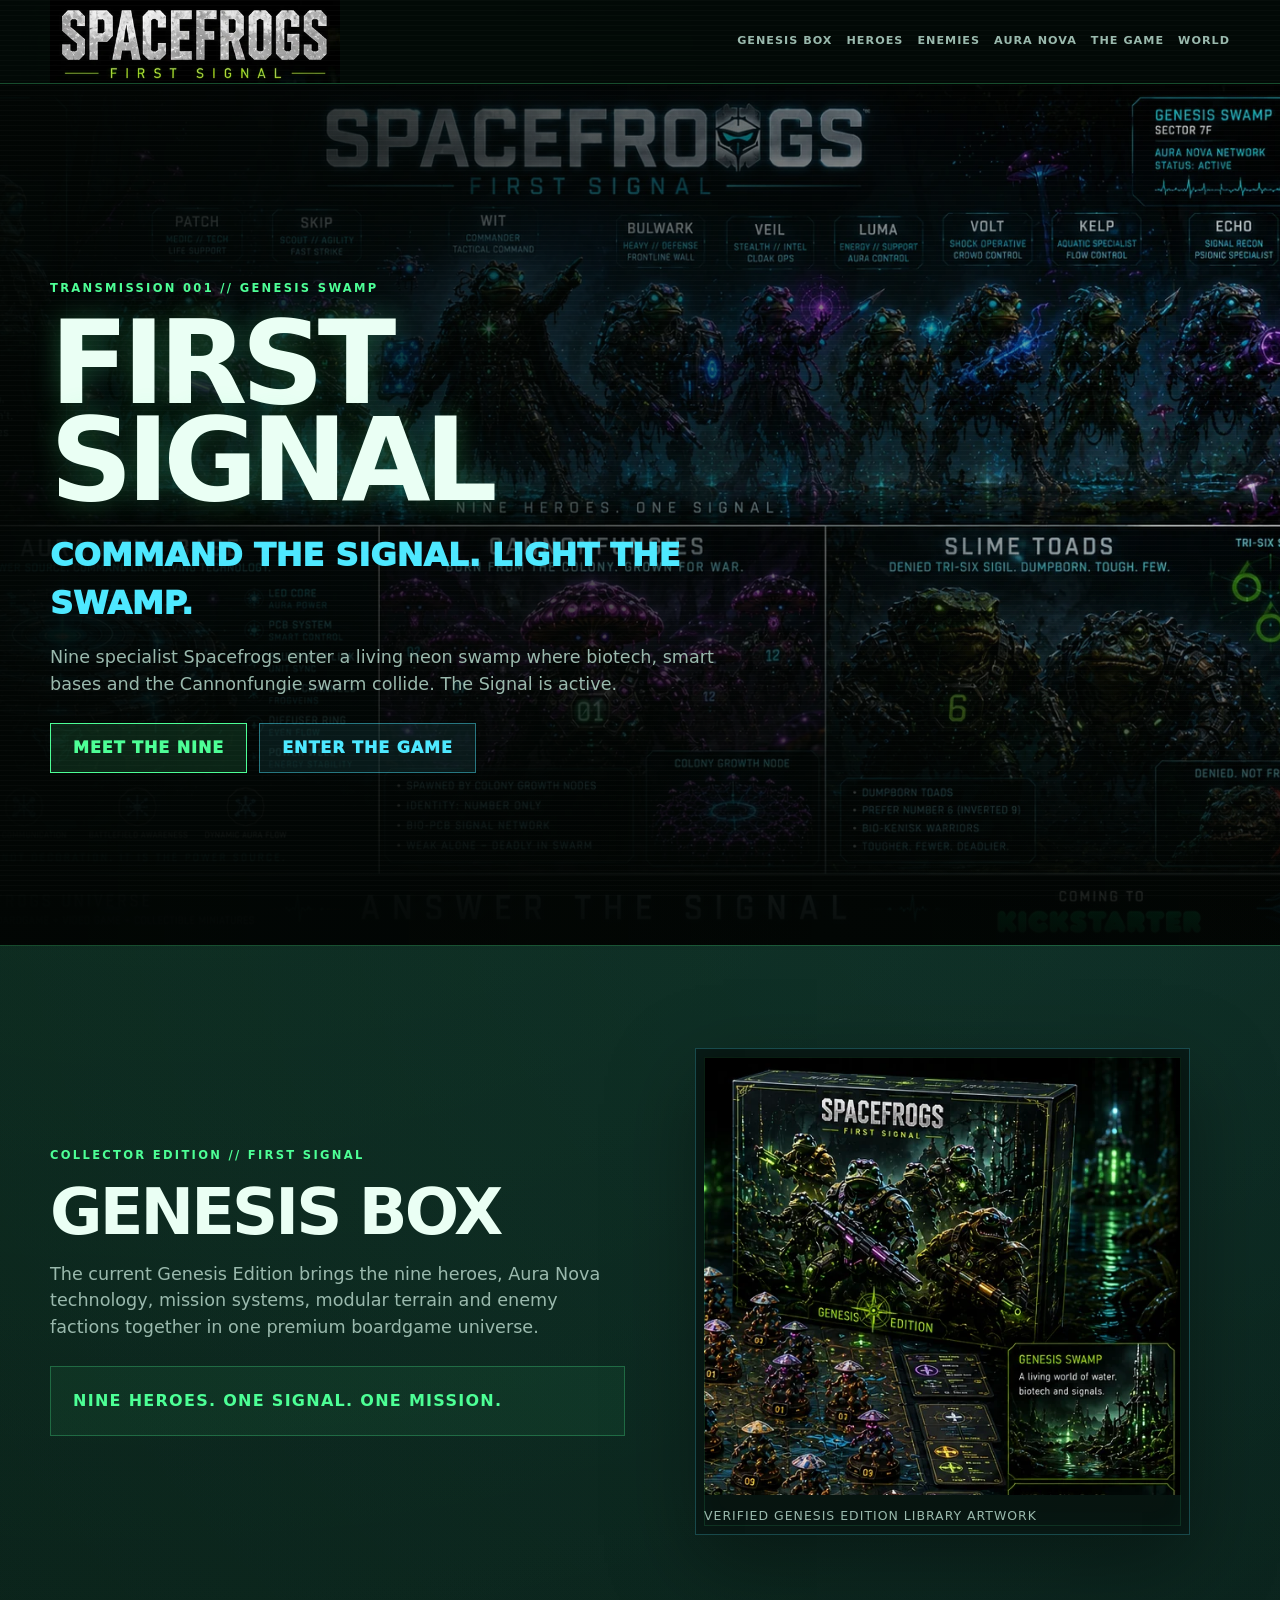
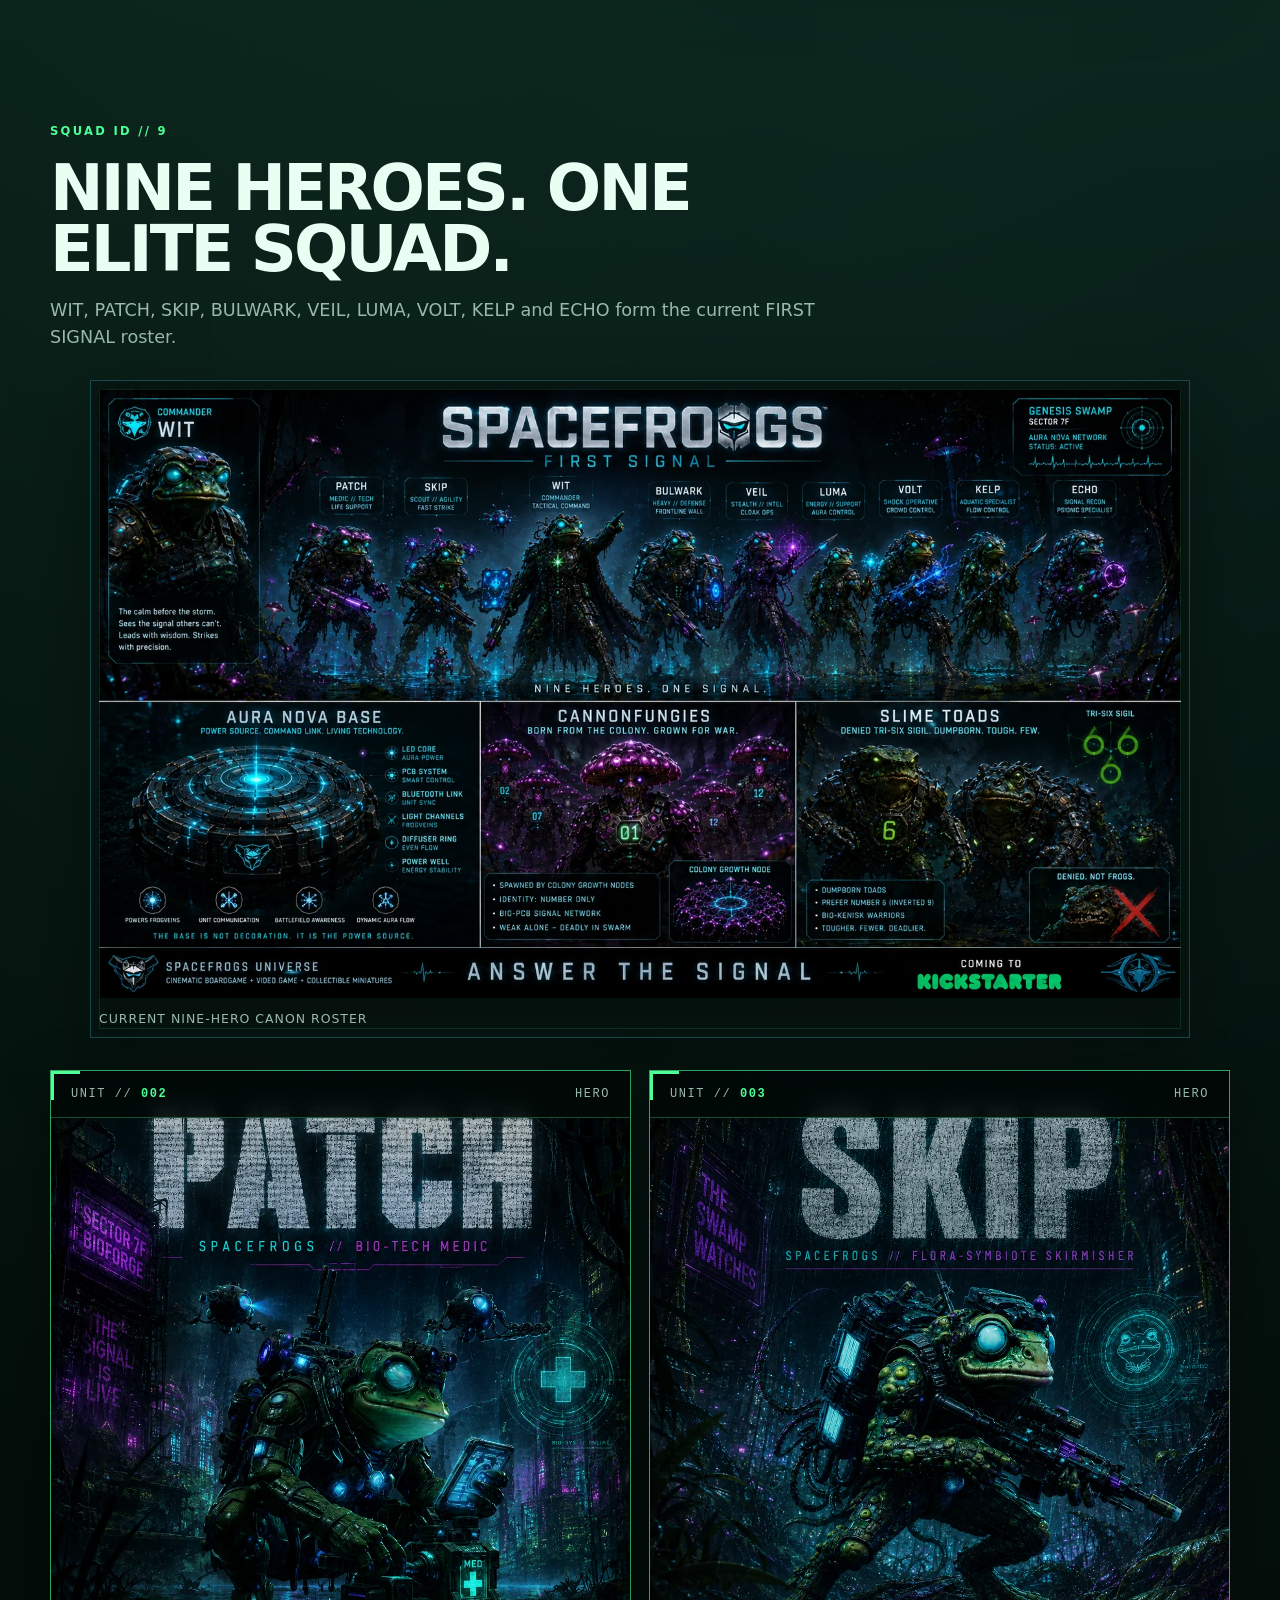
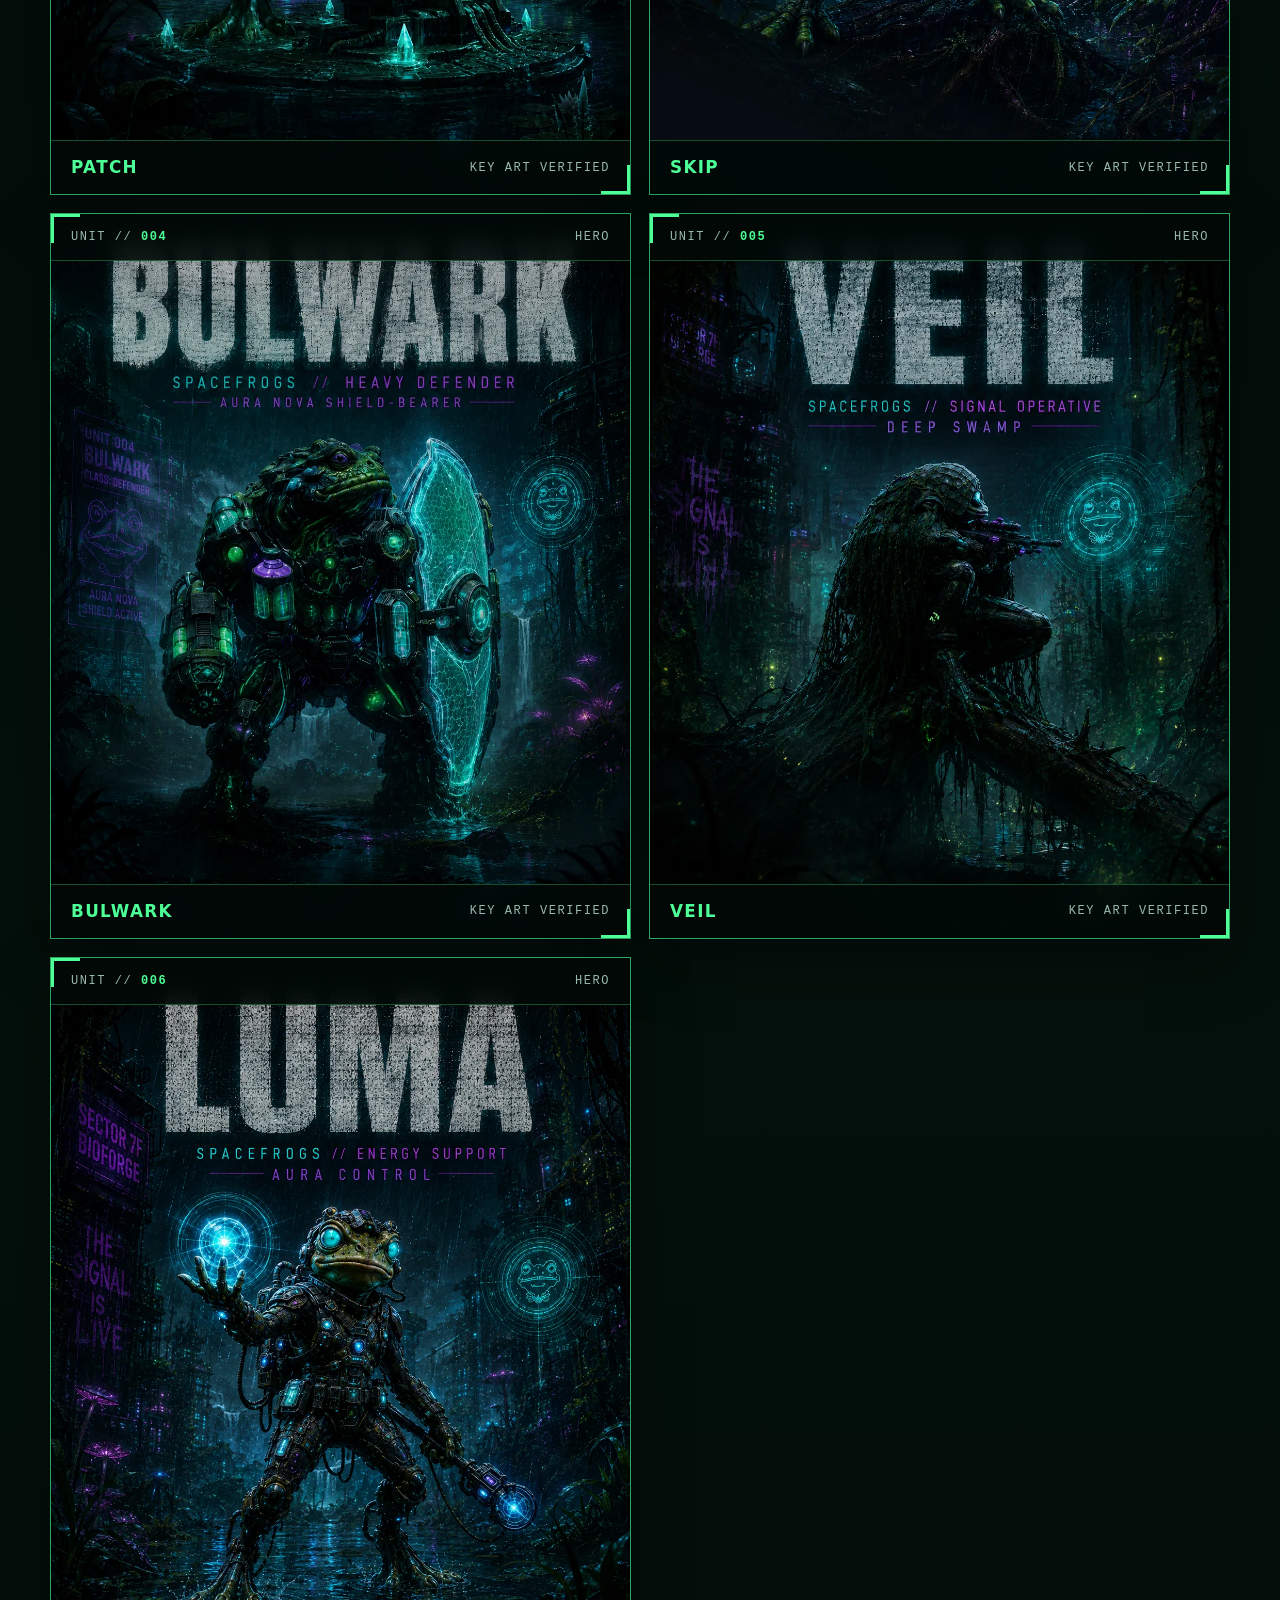
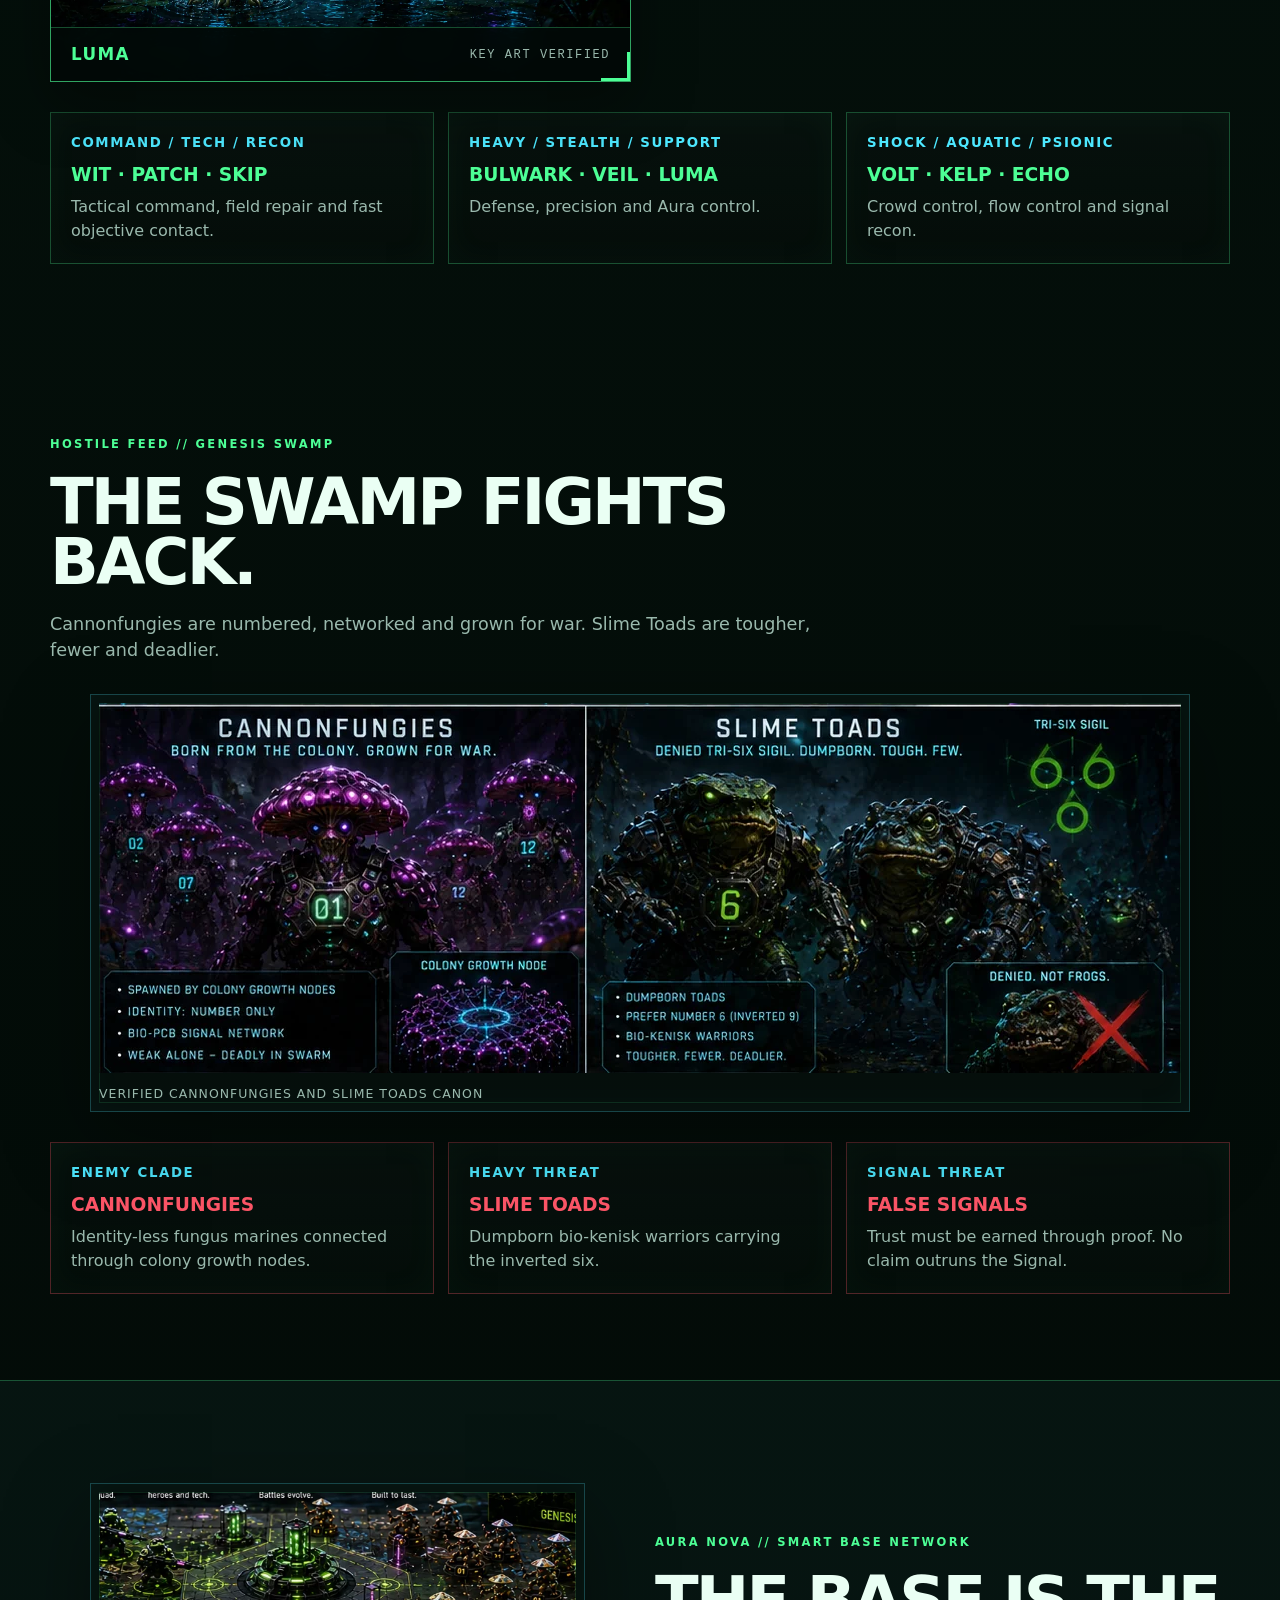
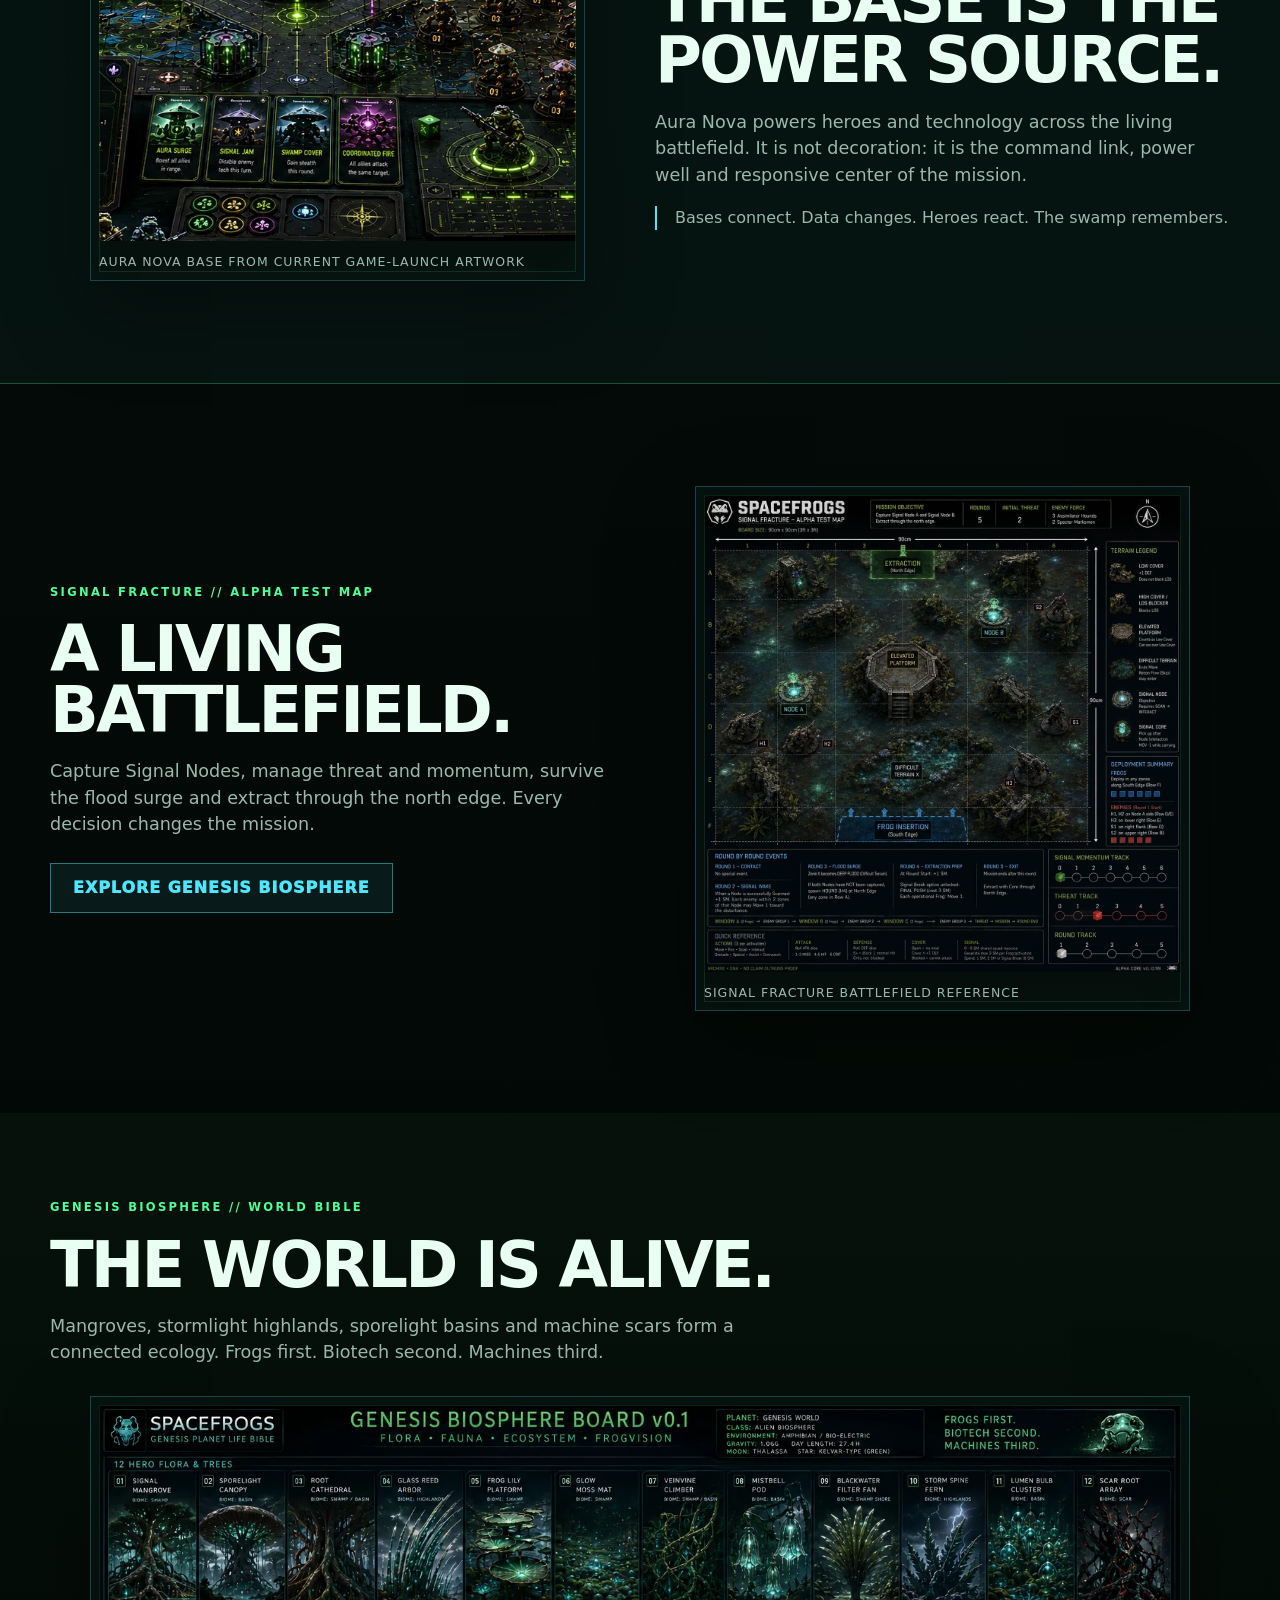
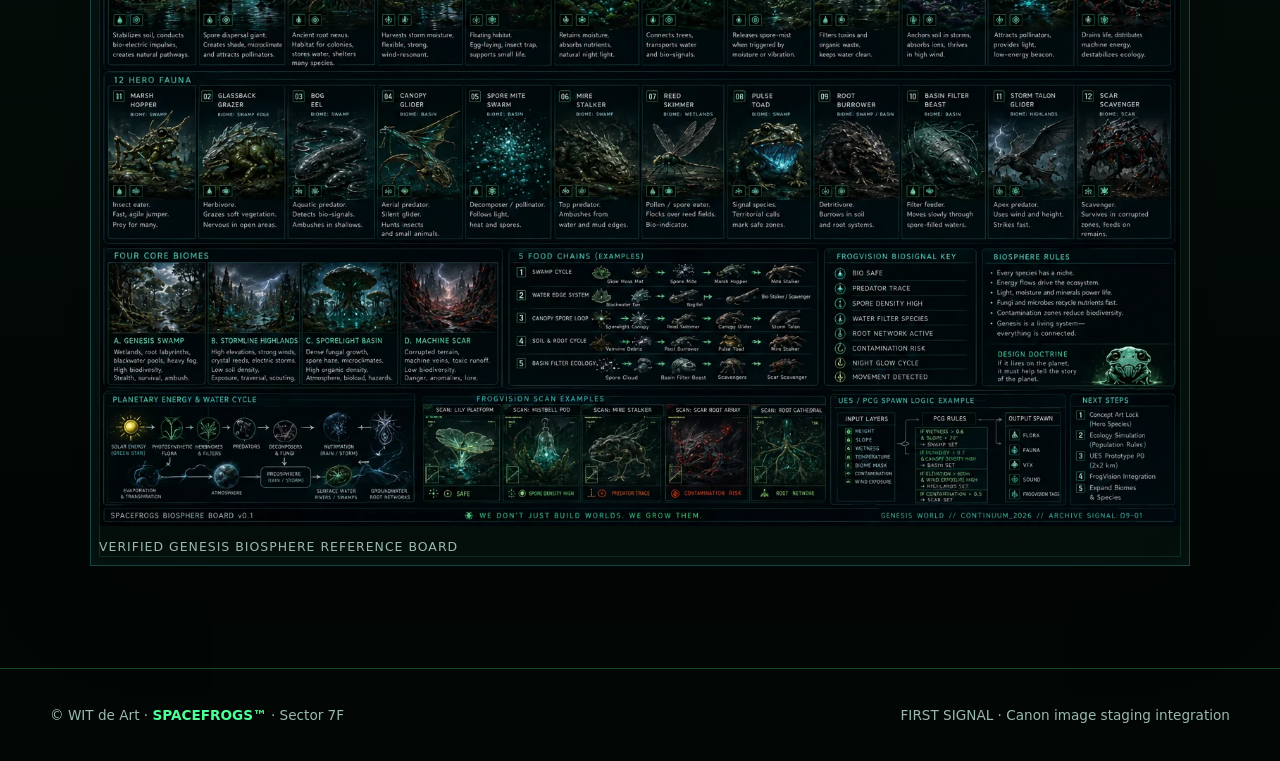
==== commit e34718e5: "Add verified LUMA key art" ====
--- a/index.html
+++ b/index.html
@@ -60,7 +60,7 @@
 <main id="top">
 <section class="hero"><div class="wrap"><div class="hero-inner"><div class="eyebrow">Transmission 001 // Genesis Swamp</div><h1>FIRST<br>SIGNAL</h1><div class="tag">Command the signal. Light the swamp.</div><p class="lead">Nine specialist Spacefrogs enter a living neon swamp where biotech, smart bases and the Cannonfungie swarm collide. The Signal is active.</p><div class="actions"><a class="btn" href="#squad">Meet the nine</a><a class="btn alt" href="#game">Enter the game</a></div></div></div></section>
 <section id="genesis"><div class="wrap feature"><div><div class="eyebrow">Collector Edition // First Signal</div><h2>Genesis Box</h2><p class="lead">The current Genesis Edition brings the nine heroes, Aura Nova technology, mission systems, modular terrain and enemy factions together in one premium boardgame universe.</p><div class="rule">Nine heroes. One signal. One mission.</div></div><figure class="visual"><img src="assets/images/genesis-box.webp" alt="SPACEFROGS First Signal Genesis Edition box and game components" width="566" height="520"><figcaption class="asset-note">Verified Genesis Edition Library artwork</figcaption></figure></div></section>
-<section id="squad"><div class="wrap"><div class="section-head"><div class="eyebrow">Squad ID // 9</div><h2>Nine heroes. One elite squad.</h2><p class="lead">WIT, PATCH, SKIP, BULWARK, VEIL, LUMA, VOLT, KELP and ECHO form the current FIRST SIGNAL roster.</p></div><figure class="visual wide-visual"><img loading="lazy" src="assets/images/hero-roster-nine.webp" alt="The nine current SPACEFROGS heroes: WIT, PATCH, SKIP, BULWARK, VEIL, LUMA, VOLT, KELP and ECHO" width="1672" height="941"><figcaption class="asset-note">Current nine-hero canon roster</figcaption></figure><div class="hero-files" aria-label="Hero key art files"><article class="hero-key-card"><div class="hero-card-head"><span>Unit // <strong>002</strong></span><span>Hero</span></div><img loading="lazy" decoding="async" src="assets/images/hero-key-art-patch.webp" alt="PATCH, SPACEFROGS bio-tech medic key art" width="1122" height="1402"><div class="hero-card-foot"><strong>PATCH</strong><span>Key art verified</span></div></article><article class="hero-key-card"><div class="hero-card-head"><span>Unit // <strong>003</strong></span><span>Hero</span></div><img loading="lazy" decoding="async" src="assets/images/hero-key-art-skip.webp" alt="SKIP, SPACEFROGS flora-symbiote skirmisher key art" width="1122" height="1402"><div class="hero-card-foot"><strong>SKIP</strong><span>Key art verified</span></div></article><article class="hero-key-card"><div class="hero-card-head"><span>Unit // <strong>004</strong></span><span>Hero</span></div><img loading="lazy" decoding="async" src="assets/images/hero-key-art-bulwark.webp" alt="BULWARK, SPACEFROGS Aura Nova shield-bearer key art" width="1122" height="1402"><div class="hero-card-foot"><strong>BULWARK</strong><span>Key art verified</span></div></article><article class="hero-key-card"><div class="hero-card-head"><span>Unit // <strong>005</strong></span><span>Hero</span></div><img loading="lazy" decoding="async" src="assets/images/hero-key-art-veil.webp" alt="VEIL, SPACEFROGS deep-swamp signal operative key art" width="1122" height="1402"><div class="hero-card-foot"><strong>VEIL</strong><span>Key art verified</span></div></article><article class="hero-key-card pending" aria-label="LUMA key art missing and pending"><div class="hero-card-head"><span>Unit // <strong>006</strong></span><span>Hero</span></div><div class="pending-signal"><b>LUMA</b><span>Key art // missing</span><br>Model // pending</div><div class="hero-card-foot"><strong>LUMA</strong><span>Missing / pending</span></div></article></div><div class="grid"><div class="card"><small>Command / Tech / Recon</small><h3>WIT · PATCH · SKIP</h3><p>Tactical command, field repair and fast objective contact.</p></div><div class="card"><small>Heavy / Stealth / Support</small><h3>BULWARK · VEIL · LUMA</h3><p>Defense, precision and Aura control.</p></div><div class="card"><small>Shock / Aquatic / Psionic</small><h3>VOLT · KELP · ECHO</h3><p>Crowd control, flow control and signal recon.</p></div></div></div></section>
+<section id="squad"><div class="wrap"><div class="section-head"><div class="eyebrow">Squad ID // 9</div><h2>Nine heroes. One elite squad.</h2><p class="lead">WIT, PATCH, SKIP, BULWARK, VEIL, LUMA, VOLT, KELP and ECHO form the current FIRST SIGNAL roster.</p></div><figure class="visual wide-visual"><img loading="lazy" src="assets/images/hero-roster-nine.webp" alt="The nine current SPACEFROGS heroes: WIT, PATCH, SKIP, BULWARK, VEIL, LUMA, VOLT, KELP and ECHO" width="1672" height="941"><figcaption class="asset-note">Current nine-hero canon roster</figcaption></figure><div class="hero-files" aria-label="Hero key art files"><article class="hero-key-card"><div class="hero-card-head"><span>Unit // <strong>002</strong></span><span>Hero</span></div><img loading="lazy" decoding="async" src="assets/images/hero-key-art-patch.webp" alt="PATCH, SPACEFROGS bio-tech medic key art" width="1122" height="1402"><div class="hero-card-foot"><strong>PATCH</strong><span>Key art verified</span></div></article><article class="hero-key-card"><div class="hero-card-head"><span>Unit // <strong>003</strong></span><span>Hero</span></div><img loading="lazy" decoding="async" src="assets/images/hero-key-art-skip.webp" alt="SKIP, SPACEFROGS flora-symbiote skirmisher key art" width="1122" height="1402"><div class="hero-card-foot"><strong>SKIP</strong><span>Key art verified</span></div></article><article class="hero-key-card"><div class="hero-card-head"><span>Unit // <strong>004</strong></span><span>Hero</span></div><img loading="lazy" decoding="async" src="assets/images/hero-key-art-bulwark.webp" alt="BULWARK, SPACEFROGS Aura Nova shield-bearer key art" width="1122" height="1402"><div class="hero-card-foot"><strong>BULWARK</strong><span>Key art verified</span></div></article><article class="hero-key-card"><div class="hero-card-head"><span>Unit // <strong>005</strong></span><span>Hero</span></div><img loading="lazy" decoding="async" src="assets/images/hero-key-art-veil.webp" alt="VEIL, SPACEFROGS deep-swamp signal operative key art" width="1122" height="1402"><div class="hero-card-foot"><strong>VEIL</strong><span>Key art verified</span></div></article><article class="hero-key-card"><div class="hero-card-head"><span>Unit // <strong>006</strong></span><span>Hero</span></div><img loading="lazy" decoding="async" src="assets/images/hero-key-art-luma.webp" alt="LUMA, SPACEFROGS energy-support Aura Control key art" width="1122" height="1402"><div class="hero-card-foot"><strong>LUMA</strong><span>Key art verified</span></div></article></div><div class="grid"><div class="card"><small>Command / Tech / Recon</small><h3>WIT · PATCH · SKIP</h3><p>Tactical command, field repair and fast objective contact.</p></div><div class="card"><small>Heavy / Stealth / Support</small><h3>BULWARK · VEIL · LUMA</h3><p>Defense, precision and Aura control.</p></div><div class="card"><small>Shock / Aquatic / Psionic</small><h3>VOLT · KELP · ECHO</h3><p>Crowd control, flow control and signal recon.</p></div></div></div></section>
 <section id="threat"><div class="wrap"><div class="section-head"><div class="eyebrow">Hostile Feed // Genesis Swamp</div><h2>The swamp fights back.</h2><p class="lead">Cannonfungies are numbered, networked and grown for war. Slime Toads are tougher, fewer and deadlier.</p></div><figure class="visual wide-visual"><img loading="lazy" src="assets/images/enemies-cannonfungies-slime-toads.webp" alt="SPACEFROGS enemy factions Cannonfungies and Slime Toads" width="1082" height="370"><figcaption class="asset-note">Verified Cannonfungies and Slime Toads canon</figcaption></figure><div class="grid"><div class="card threat"><small>Enemy Clade</small><h3>Cannonfungies</h3><p>Identity-less fungus marines connected through colony growth nodes.</p></div><div class="card threat"><small>Heavy Threat</small><h3>Slime Toads</h3><p>Dumpborn bio-kenisk warriors carrying the inverted six.</p></div><div class="card threat"><small>Signal Threat</small><h3>False Signals</h3><p>Trust must be earned through proof. No claim outruns the Signal.</p></div></div></div></section>
 <section class="signal" id="signal"><div class="wrap feature reverse"><figure class="visual"><img loading="lazy" src="assets/images/aura-nova-base.webp" alt="Aura Nova smart base powering the SPACEFROGS battlefield" width="650" height="475"><figcaption class="asset-note">Aura Nova base from current game-launch artwork</figcaption></figure><div><div class="eyebrow">Aura Nova // Smart Base Network</div><h2>The base is the power source.</h2><p class="lead">Aura Nova powers heroes and technology across the living battlefield. It is not decoration: it is the command link, power well and responsive center of the mission.</p><div class="proof">Bases connect. Data changes. Heroes react. The swamp remembers.</div></div></div></section>
 <section id="game"><div class="wrap feature"><div><div class="eyebrow">Signal Fracture // Alpha Test Map</div><h2>A living battlefield.</h2><p class="lead">Capture Signal Nodes, manage threat and momentum, survive the flood surge and extract through the north edge. Every decision changes the mission.</p><div class="actions"><a class="btn alt" href="#world">Explore Genesis biosphere</a></div></div><figure class="visual"><img loading="lazy" src="assets/images/battlefield-gameplay.webp" alt="SPACEFROGS Signal Fracture tactical battlefield and mission map" width="1254" height="1254"><figcaption class="asset-note">Signal Fracture battlefield reference</figcaption></figure></div></section>
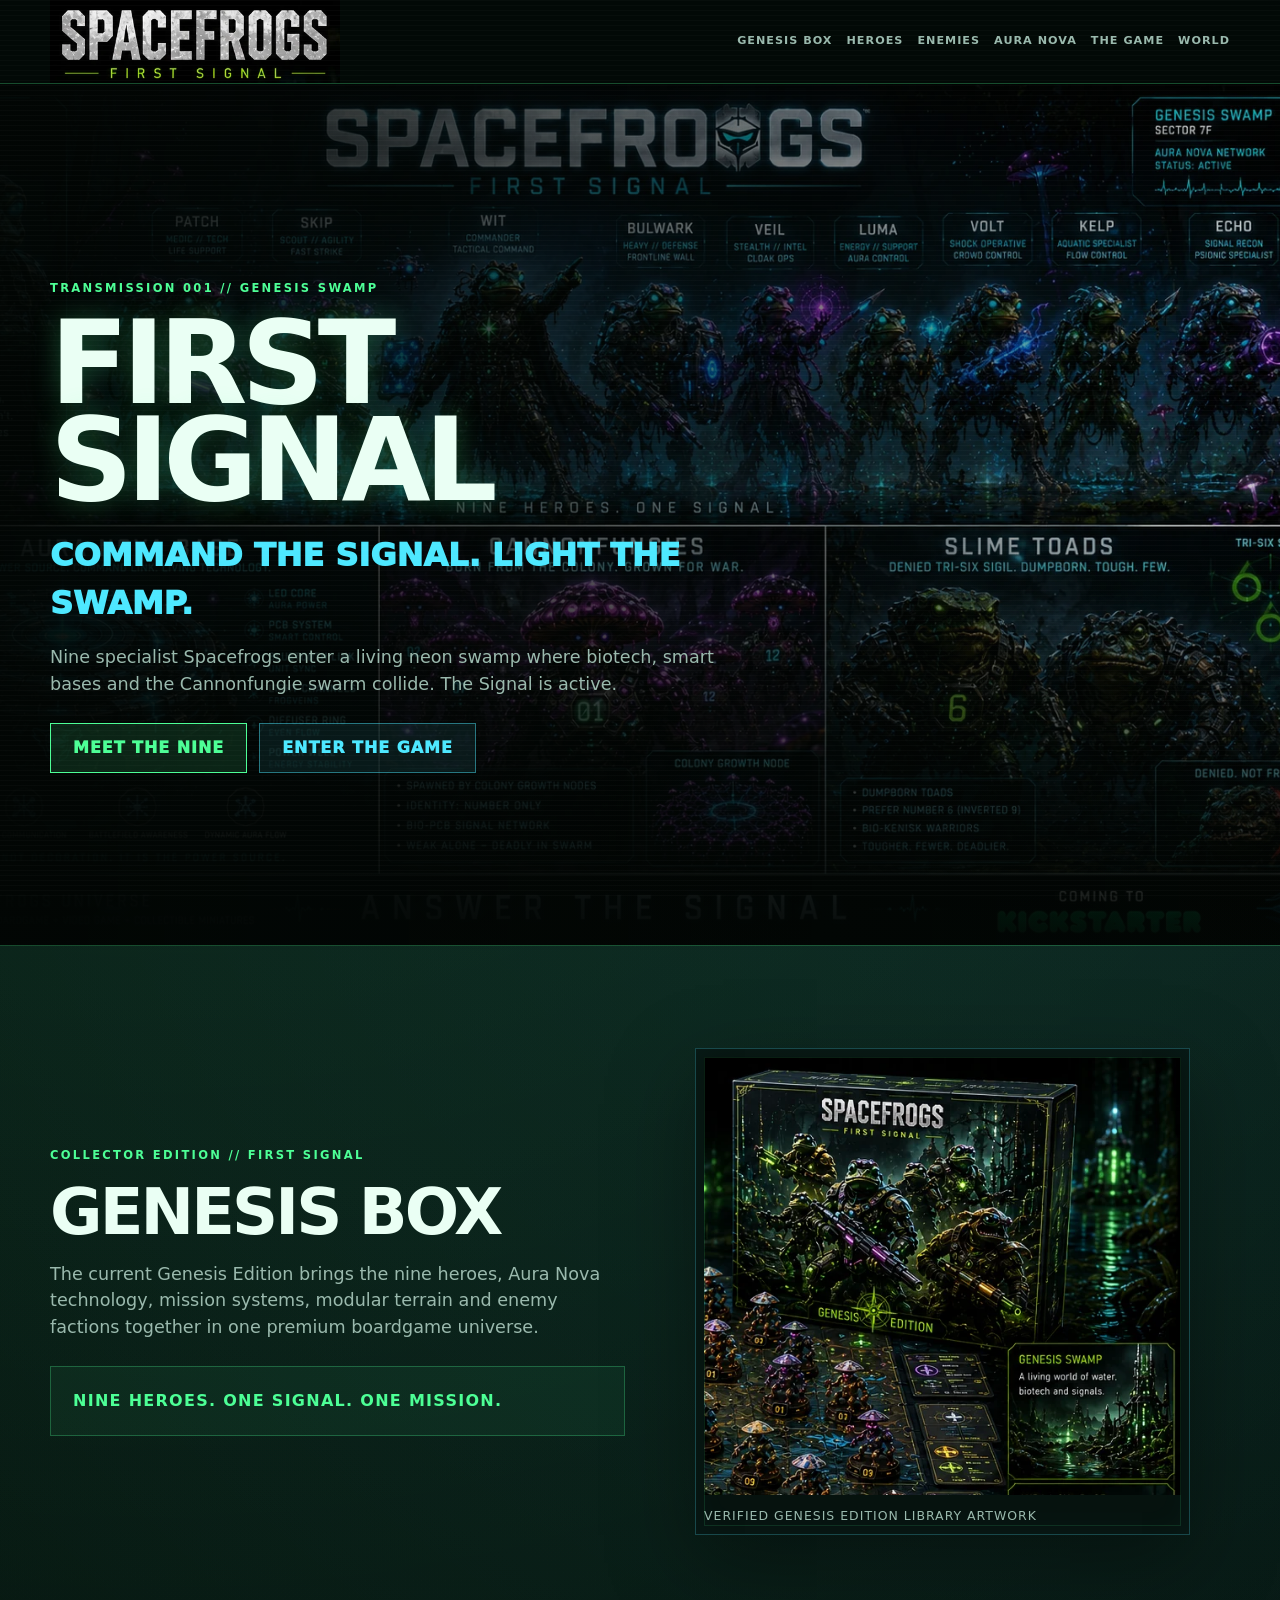
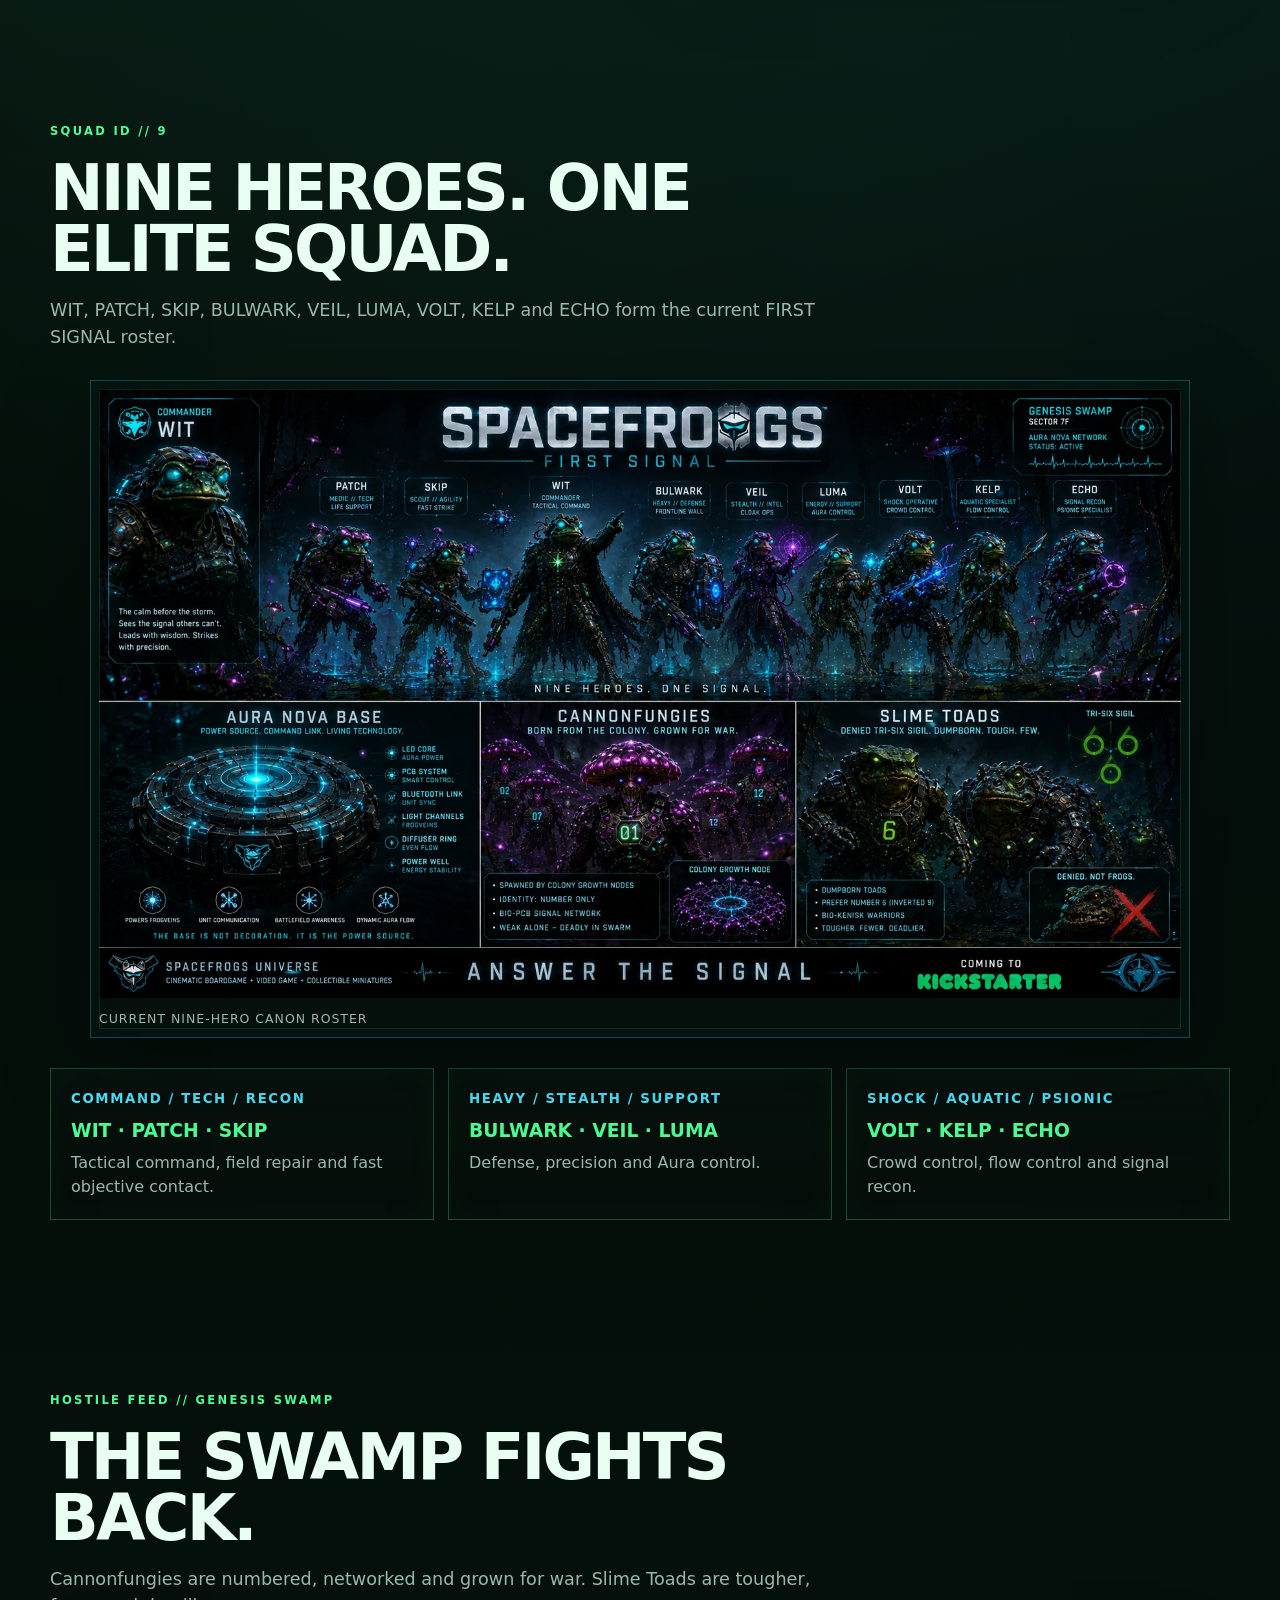
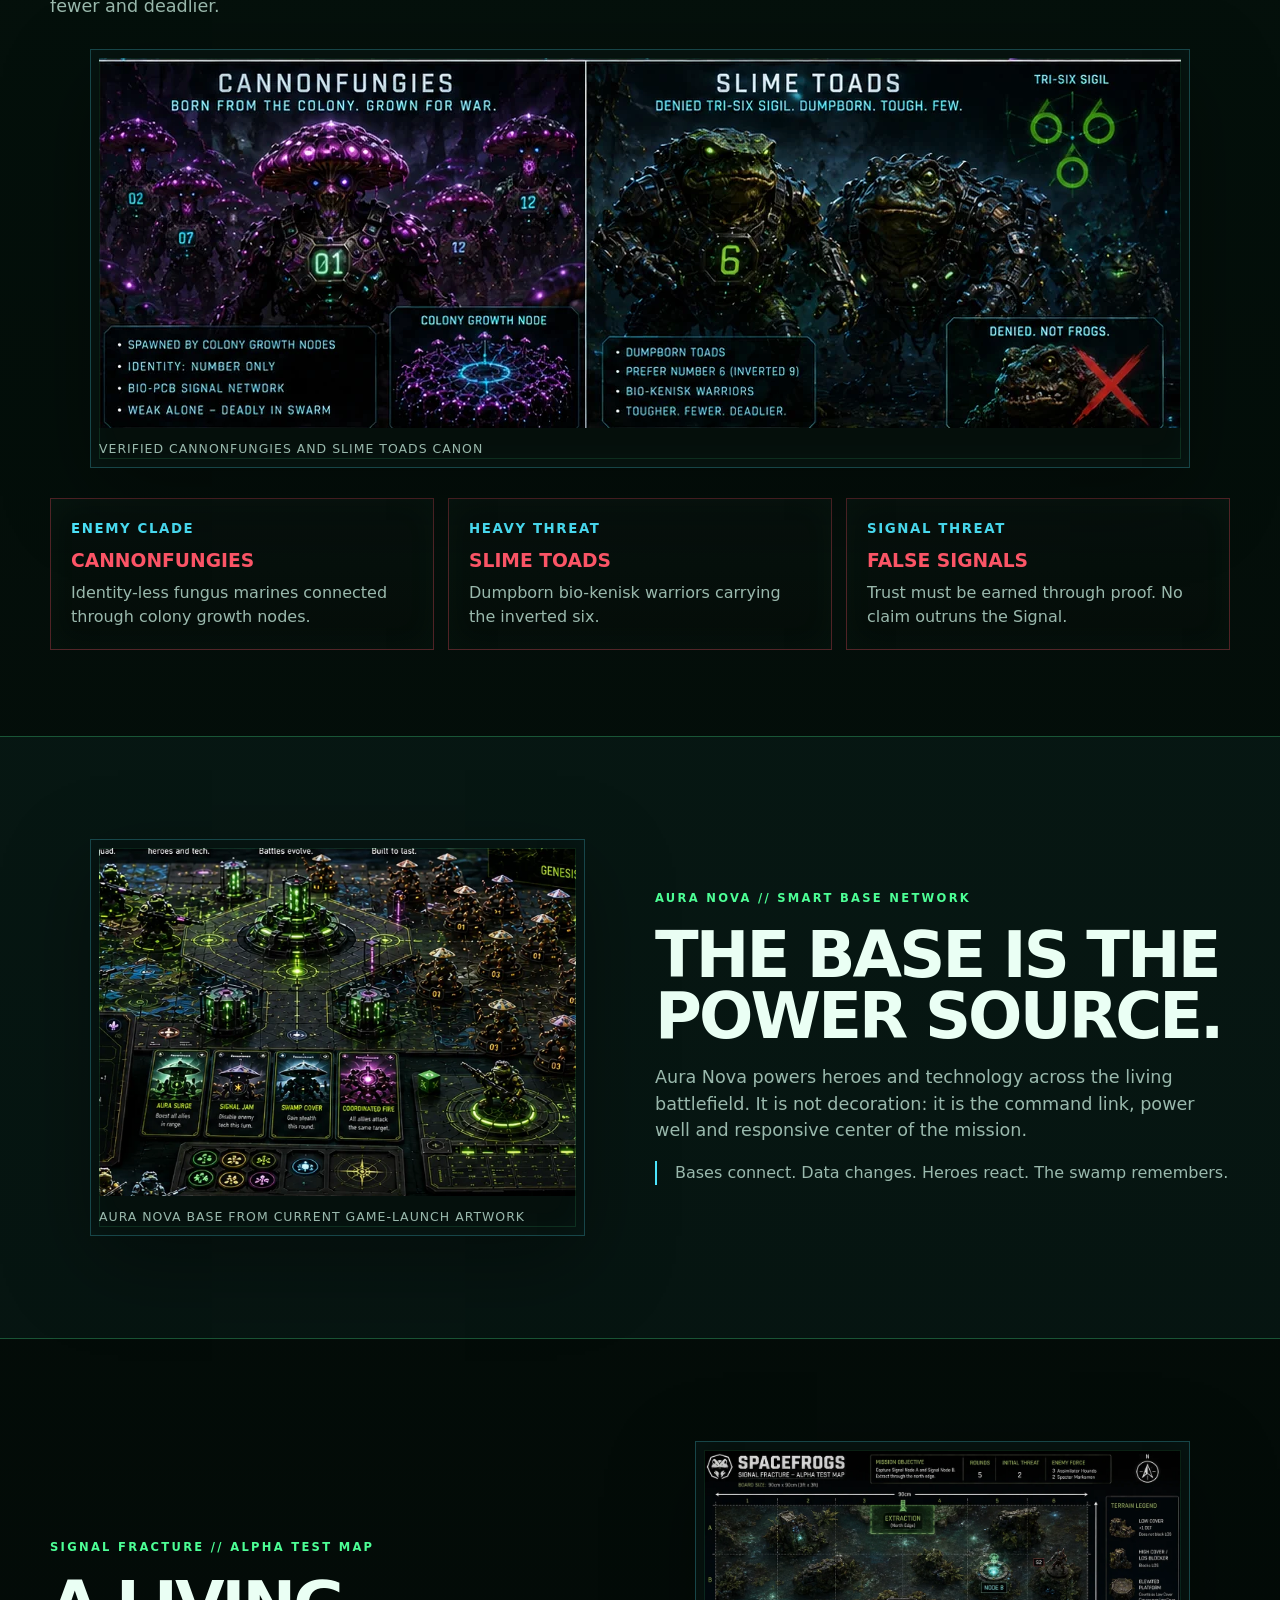
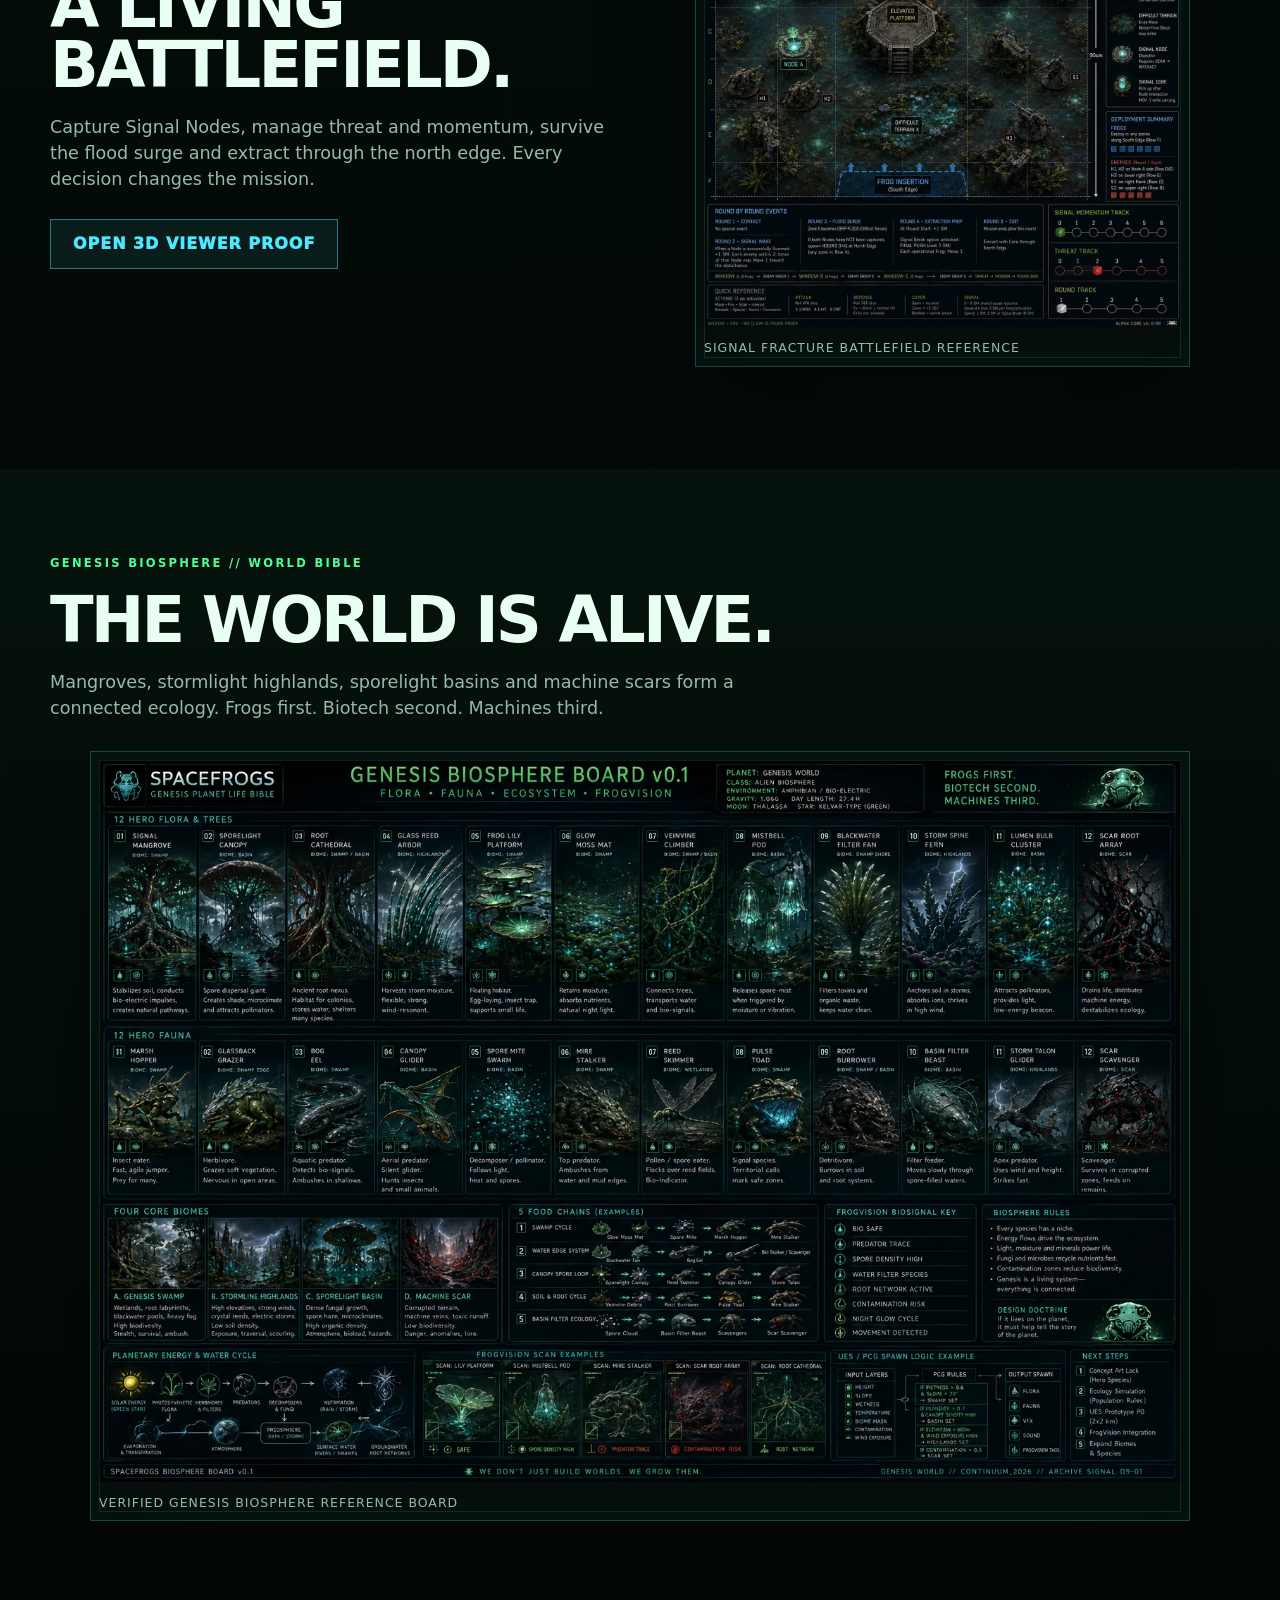
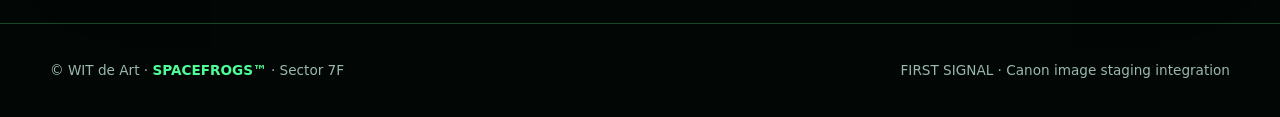
==== commit f679a1c2: "Merge 0ec0b88883df25183ae79760d086e463f621fecc into 7baaeaae9677ca14b7222f780e91fa98fc5eb0da" ====
--- a/index.html
+++ b/index.html
@@ -33,26 +33,9 @@
 .visual{position:relative;border:1px solid var(--cyanline);background:rgba(5,15,12,.8);padding:8px;box-shadow:0 28px 80px rgba(0,0,0,.35),inset 0 0 34px rgba(77,232,255,.04)}.visual img{width:100%;height:auto}.visual:after{content:"";position:absolute;inset:8px;border:1px solid rgba(77,255,150,.12);pointer-events:none}.wide-visual{margin-top:28px}.wide-visual img{width:100%}
 .grid{display:grid;grid-template-columns:repeat(3,1fr);gap:14px;margin-top:30px}.card{border:1px solid var(--line);background:linear-gradient(180deg,rgba(7,17,13,.92),rgba(4,12,9,.84));padding:20px;min-height:150px;box-shadow:inset 0 0 34px rgba(77,255,150,.035)}.card small{display:block;color:var(--cyan);text-transform:uppercase;letter-spacing:.12em;font-weight:850}.card h3{margin:8px 0 6px;text-transform:uppercase;color:var(--green)}.card p{margin:0;color:var(--muted)}.threat{border-color:rgba(255,86,104,.3)}.threat h3{color:var(--red)}
 .rule{margin-top:26px;border:1px solid var(--line);padding:22px;font-weight:900;text-transform:uppercase;letter-spacing:.08em;color:var(--green);background:rgba(77,255,150,.055)}.signal{border-top:1px solid var(--line);border-bottom:1px solid var(--line);background:rgba(77,232,255,.035)}.proof{border-left:2px solid var(--cyan);padding-left:18px;color:var(--muted)}.world{background:linear-gradient(180deg,rgba(77,255,150,.035),transparent)}
-.asset-note{margin-top:12px;color:var(--muted);font-size:.78rem;text-transform:uppercase;letter-spacing:.08em}
-.hero-files{display:grid;grid-template-columns:repeat(2,minmax(0,1fr));gap:18px;margin-top:32px}
-.hero-key-card{position:relative;min-height:560px;overflow:hidden;border:1px solid rgba(77,255,150,.62);background:#03100a;box-shadow:inset 0 0 0 1px rgba(77,255,150,.12),0 22px 56px rgba(0,0,0,.38)}
-.hero-key-card:before,.hero-key-card:after{content:"";position:absolute;z-index:4;width:26px;height:26px;pointer-events:none}
-.hero-key-card:before{top:-1px;left:-1px;border-top:4px solid var(--green);border-left:4px solid var(--green)}
-.hero-key-card:after{right:-1px;bottom:-1px;border-right:4px solid var(--green);border-bottom:4px solid var(--green)}
-.hero-key-card img{width:100%;height:100%;min-height:560px;object-fit:cover;object-position:center;transition:transform .35s ease}
-.hero-key-card:hover img{transform:scale(1.015)}
-.hero-card-head,.hero-card-foot{position:absolute;left:0;right:0;z-index:3;display:flex;align-items:center;justify-content:space-between;gap:16px;padding:14px 20px;background:rgba(2,10,7,.88);backdrop-filter:blur(10px);text-transform:uppercase;font-family:ui-monospace,"SFMono-Regular",Consolas,monospace;letter-spacing:.13em;font-size:.75rem}
-.hero-card-head{top:0;border-bottom:1px solid rgba(77,255,150,.28);color:var(--muted)}
-.hero-card-head strong,.hero-card-foot strong{color:var(--green)}
-.hero-card-foot{bottom:0;border-top:1px solid rgba(77,255,150,.28);color:var(--muted)}
-.hero-card-foot strong{font-family:system-ui,-apple-system,"Segoe UI",sans-serif;font-size:1.05rem;letter-spacing:.08em}
-.hero-key-card.pending{display:grid;place-items:center;background:linear-gradient(rgba(77,255,150,.045) 1px,transparent 1px),linear-gradient(90deg,rgba(77,255,150,.045) 1px,transparent 1px),radial-gradient(circle,rgba(77,255,150,.12),transparent 44%),#03100a;background-size:32px 32px,32px 32px,auto,auto}
-.pending-signal{text-align:center;text-transform:uppercase;font-family:ui-monospace,"SFMono-Regular",Consolas,monospace;letter-spacing:.12em;color:var(--muted)}
-.pending-signal b{display:block;margin-bottom:8px;color:var(--ink);font-family:system-ui,-apple-system,"Segoe UI",sans-serif;font-size:clamp(2rem,5vw,3.6rem);letter-spacing:.02em}
-.pending-signal span{color:var(--green)}
-footer{padding:36px 0;color:var(--muted);font-size:.85rem;border-top:1px solid var(--line)}.footer{display:flex;justify-content:space-between;gap:20px;flex-wrap:wrap}.footer b{color:var(--green)}
-@media(max-width:900px){nav{max-width:52vw}.feature{grid-template-columns:1fr}.feature.reverse .visual{order:initial}.hero{background-position:58% center}.hero-inner{padding:88px 0 70px}.grid{grid-template-columns:1fr}.hero-key-card,.hero-key-card img{min-height:500px}section{padding:64px 0}}
-@media(max-width:620px){header .nav{min-height:64px}.brand-logo{width:220px}nav{display:none}.hero{min-height:78vh;background-position:59% center}.hero-inner{padding:70px 0 56px}.visual{padding:5px}.hero-files{grid-template-columns:1fr;gap:14px}.hero-key-card,.hero-key-card img{min-height:470px}.hero-card-head,.hero-card-foot{padding:12px 14px;font-size:.68rem}}
+.asset-note{margin-top:12px;color:var(--muted);font-size:.78rem;text-transform:uppercase;letter-spacing:.08em}footer{padding:36px 0;color:var(--muted);font-size:.85rem;border-top:1px solid var(--line)}.footer{display:flex;justify-content:space-between;gap:20px;flex-wrap:wrap}.footer b{color:var(--green)}
+@media(max-width:900px){nav{max-width:52vw}.feature{grid-template-columns:1fr}.feature.reverse .visual{order:initial}.hero{background-position:58% center}.hero-inner{padding:88px 0 70px}.grid{grid-template-columns:1fr}section{padding:64px 0}}
+@media(max-width:620px){header .nav{min-height:64px}.brand-logo{width:220px}nav{display:none}.hero{min-height:78vh;background-position:59% center}.hero-inner{padding:70px 0 56px}.visual{padding:5px}}
 </style>
 </head>
 <body>
@@ -60,10 +43,10 @@
 <main id="top">
 <section class="hero"><div class="wrap"><div class="hero-inner"><div class="eyebrow">Transmission 001 // Genesis Swamp</div><h1>FIRST<br>SIGNAL</h1><div class="tag">Command the signal. Light the swamp.</div><p class="lead">Nine specialist Spacefrogs enter a living neon swamp where biotech, smart bases and the Cannonfungie swarm collide. The Signal is active.</p><div class="actions"><a class="btn" href="#squad">Meet the nine</a><a class="btn alt" href="#game">Enter the game</a></div></div></div></section>
 <section id="genesis"><div class="wrap feature"><div><div class="eyebrow">Collector Edition // First Signal</div><h2>Genesis Box</h2><p class="lead">The current Genesis Edition brings the nine heroes, Aura Nova technology, mission systems, modular terrain and enemy factions together in one premium boardgame universe.</p><div class="rule">Nine heroes. One signal. One mission.</div></div><figure class="visual"><img src="assets/images/genesis-box.webp" alt="SPACEFROGS First Signal Genesis Edition box and game components" width="566" height="520"><figcaption class="asset-note">Verified Genesis Edition Library artwork</figcaption></figure></div></section>
-<section id="squad"><div class="wrap"><div class="section-head"><div class="eyebrow">Squad ID // 9</div><h2>Nine heroes. One elite squad.</h2><p class="lead">WIT, PATCH, SKIP, BULWARK, VEIL, LUMA, VOLT, KELP and ECHO form the current FIRST SIGNAL roster.</p></div><figure class="visual wide-visual"><img loading="lazy" src="assets/images/hero-roster-nine.webp" alt="The nine current SPACEFROGS heroes: WIT, PATCH, SKIP, BULWARK, VEIL, LUMA, VOLT, KELP and ECHO" width="1672" height="941"><figcaption class="asset-note">Current nine-hero canon roster</figcaption></figure><div class="hero-files" aria-label="Hero key art files"><article class="hero-key-card"><div class="hero-card-head"><span>Unit // <strong>002</strong></span><span>Hero</span></div><img loading="lazy" decoding="async" src="assets/images/hero-key-art-patch.webp" alt="PATCH, SPACEFROGS bio-tech medic key art" width="1122" height="1402"><div class="hero-card-foot"><strong>PATCH</strong><span>Key art verified</span></div></article><article class="hero-key-card"><div class="hero-card-head"><span>Unit // <strong>003</strong></span><span>Hero</span></div><img loading="lazy" decoding="async" src="assets/images/hero-key-art-skip.webp" alt="SKIP, SPACEFROGS flora-symbiote skirmisher key art" width="1122" height="1402"><div class="hero-card-foot"><strong>SKIP</strong><span>Key art verified</span></div></article><article class="hero-key-card"><div class="hero-card-head"><span>Unit // <strong>004</strong></span><span>Hero</span></div><img loading="lazy" decoding="async" src="assets/images/hero-key-art-bulwark.webp" alt="BULWARK, SPACEFROGS Aura Nova shield-bearer key art" width="1122" height="1402"><div class="hero-card-foot"><strong>BULWARK</strong><span>Key art verified</span></div></article><article class="hero-key-card"><div class="hero-card-head"><span>Unit // <strong>005</strong></span><span>Hero</span></div><img loading="lazy" decoding="async" src="assets/images/hero-key-art-veil.webp" alt="VEIL, SPACEFROGS deep-swamp signal operative key art" width="1122" height="1402"><div class="hero-card-foot"><strong>VEIL</strong><span>Key art verified</span></div></article><article class="hero-key-card"><div class="hero-card-head"><span>Unit // <strong>006</strong></span><span>Hero</span></div><img loading="lazy" decoding="async" src="assets/images/hero-key-art-luma.webp" alt="LUMA, SPACEFROGS energy-support Aura Control key art" width="1122" height="1402"><div class="hero-card-foot"><strong>LUMA</strong><span>Key art verified</span></div></article></div><div class="grid"><div class="card"><small>Command / Tech / Recon</small><h3>WIT · PATCH · SKIP</h3><p>Tactical command, field repair and fast objective contact.</p></div><div class="card"><small>Heavy / Stealth / Support</small><h3>BULWARK · VEIL · LUMA</h3><p>Defense, precision and Aura control.</p></div><div class="card"><small>Shock / Aquatic / Psionic</small><h3>VOLT · KELP · ECHO</h3><p>Crowd control, flow control and signal recon.</p></div></div></div></section>
+<section id="squad"><div class="wrap"><div class="section-head"><div class="eyebrow">Squad ID // 9</div><h2>Nine heroes. One elite squad.</h2><p class="lead">WIT, PATCH, SKIP, BULWARK, VEIL, LUMA, VOLT, KELP and ECHO form the current FIRST SIGNAL roster.</p></div><figure class="visual wide-visual"><img loading="lazy" src="assets/images/hero-roster-nine.webp" alt="The nine current SPACEFROGS heroes: WIT, PATCH, SKIP, BULWARK, VEIL, LUMA, VOLT, KELP and ECHO" width="1672" height="941"><figcaption class="asset-note">Current nine-hero canon roster</figcaption></figure><div class="grid"><div class="card"><small>Command / Tech / Recon</small><h3>WIT · PATCH · SKIP</h3><p>Tactical command, field repair and fast objective contact.</p></div><div class="card"><small>Heavy / Stealth / Support</small><h3>BULWARK · VEIL · LUMA</h3><p>Defense, precision and Aura control.</p></div><div class="card"><small>Shock / Aquatic / Psionic</small><h3>VOLT · KELP · ECHO</h3><p>Crowd control, flow control and signal recon.</p></div></div></div></section>
 <section id="threat"><div class="wrap"><div class="section-head"><div class="eyebrow">Hostile Feed // Genesis Swamp</div><h2>The swamp fights back.</h2><p class="lead">Cannonfungies are numbered, networked and grown for war. Slime Toads are tougher, fewer and deadlier.</p></div><figure class="visual wide-visual"><img loading="lazy" src="assets/images/enemies-cannonfungies-slime-toads.webp" alt="SPACEFROGS enemy factions Cannonfungies and Slime Toads" width="1082" height="370"><figcaption class="asset-note">Verified Cannonfungies and Slime Toads canon</figcaption></figure><div class="grid"><div class="card threat"><small>Enemy Clade</small><h3>Cannonfungies</h3><p>Identity-less fungus marines connected through colony growth nodes.</p></div><div class="card threat"><small>Heavy Threat</small><h3>Slime Toads</h3><p>Dumpborn bio-kenisk warriors carrying the inverted six.</p></div><div class="card threat"><small>Signal Threat</small><h3>False Signals</h3><p>Trust must be earned through proof. No claim outruns the Signal.</p></div></div></div></section>
 <section class="signal" id="signal"><div class="wrap feature reverse"><figure class="visual"><img loading="lazy" src="assets/images/aura-nova-base.webp" alt="Aura Nova smart base powering the SPACEFROGS battlefield" width="650" height="475"><figcaption class="asset-note">Aura Nova base from current game-launch artwork</figcaption></figure><div><div class="eyebrow">Aura Nova // Smart Base Network</div><h2>The base is the power source.</h2><p class="lead">Aura Nova powers heroes and technology across the living battlefield. It is not decoration: it is the command link, power well and responsive center of the mission.</p><div class="proof">Bases connect. Data changes. Heroes react. The swamp remembers.</div></div></div></section>
-<section id="game"><div class="wrap feature"><div><div class="eyebrow">Signal Fracture // Alpha Test Map</div><h2>A living battlefield.</h2><p class="lead">Capture Signal Nodes, manage threat and momentum, survive the flood surge and extract through the north edge. Every decision changes the mission.</p><div class="actions"><a class="btn alt" href="#world">Explore Genesis biosphere</a></div></div><figure class="visual"><img loading="lazy" src="assets/images/battlefield-gameplay.webp" alt="SPACEFROGS Signal Fracture tactical battlefield and mission map" width="1254" height="1254"><figcaption class="asset-note">Signal Fracture battlefield reference</figcaption></figure></div></section>
+<section id="game"><div class="wrap feature"><div><div class="eyebrow">Signal Fracture // Alpha Test Map</div><h2>A living battlefield.</h2><p class="lead">Capture Signal Nodes, manage threat and momentum, survive the flood surge and extract through the north edge. Every decision changes the mission.</p><div class="actions"><a class="btn alt" href="viewer/">Open 3D viewer proof</a></div></div><figure class="visual"><img loading="lazy" src="assets/images/battlefield-gameplay.webp" alt="SPACEFROGS Signal Fracture tactical battlefield and mission map" width="1254" height="1254"><figcaption class="asset-note">Signal Fracture battlefield reference</figcaption></figure></div></section>
 <section class="world" id="world"><div class="wrap"><div class="section-head"><div class="eyebrow">Genesis Biosphere // World Bible</div><h2>The world is alive.</h2><p class="lead">Mangroves, stormlight highlands, sporelight basins and machine scars form a connected ecology. Frogs first. Biotech second. Machines third.</p></div><figure class="visual wide-visual"><img loading="lazy" src="assets/images/genesis-swamp-world.webp" alt="SPACEFROGS Genesis Biosphere world, biomes, flora and fauna" width="1536" height="1024"><figcaption class="asset-note">Verified Genesis Biosphere reference board</figcaption></figure></div></section>
 </main>
 <footer><div class="wrap footer"><div>© WIT de Art · <b>SPACEFROGS™</b> · Sector 7F</div><div>FIRST SIGNAL · Canon image staging integration</div></div></footer>
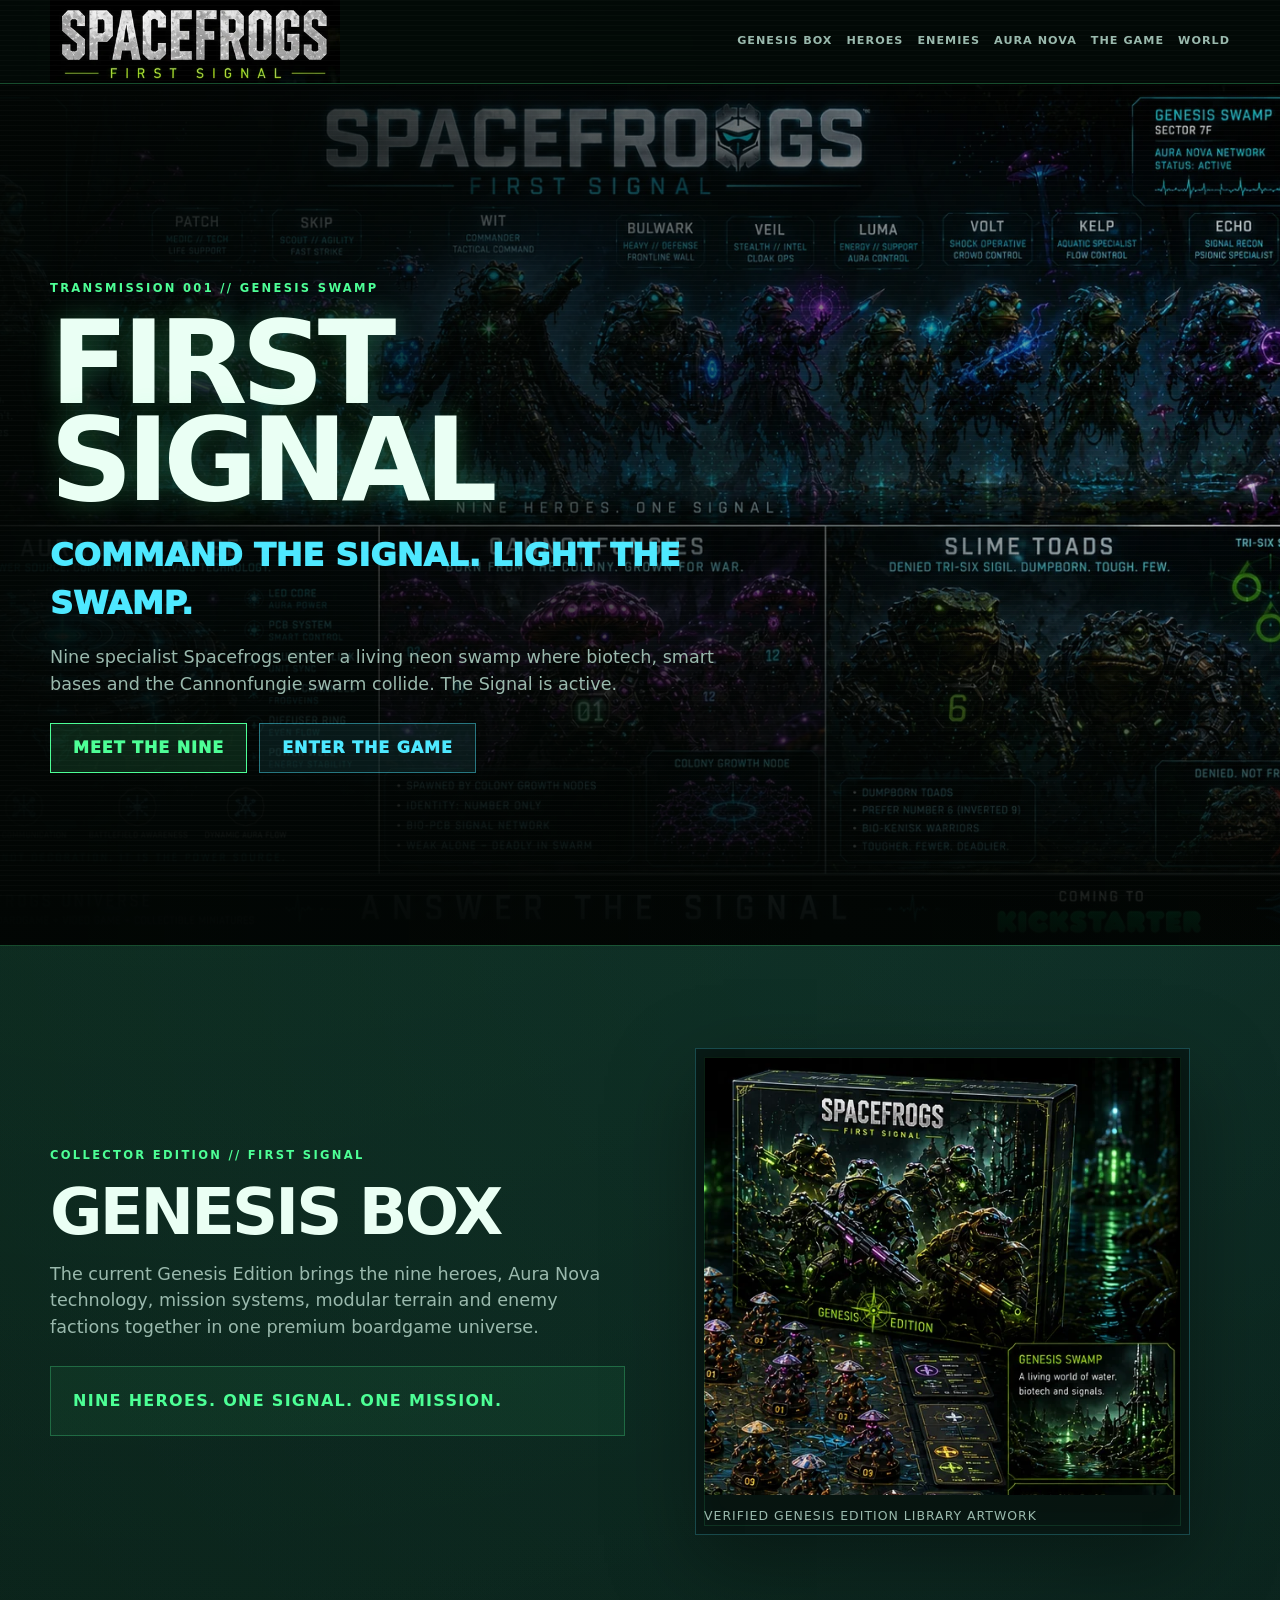
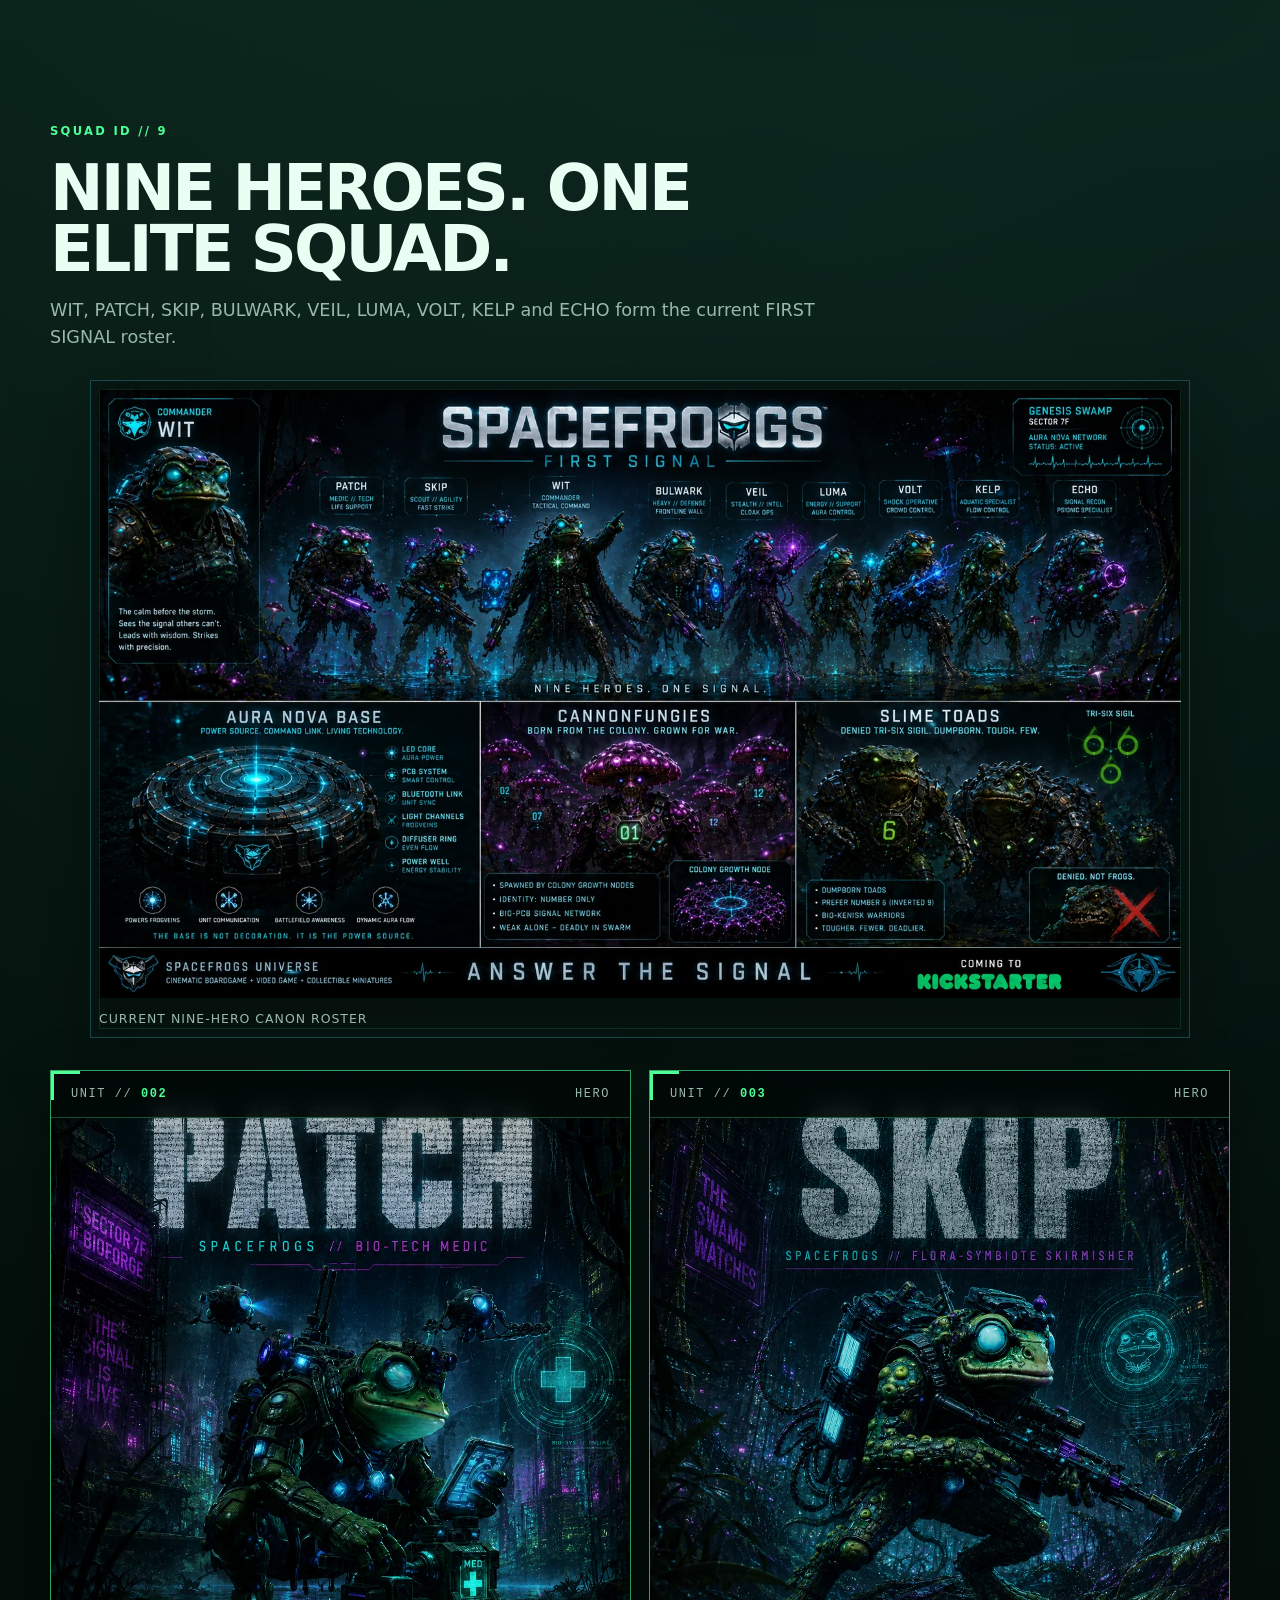
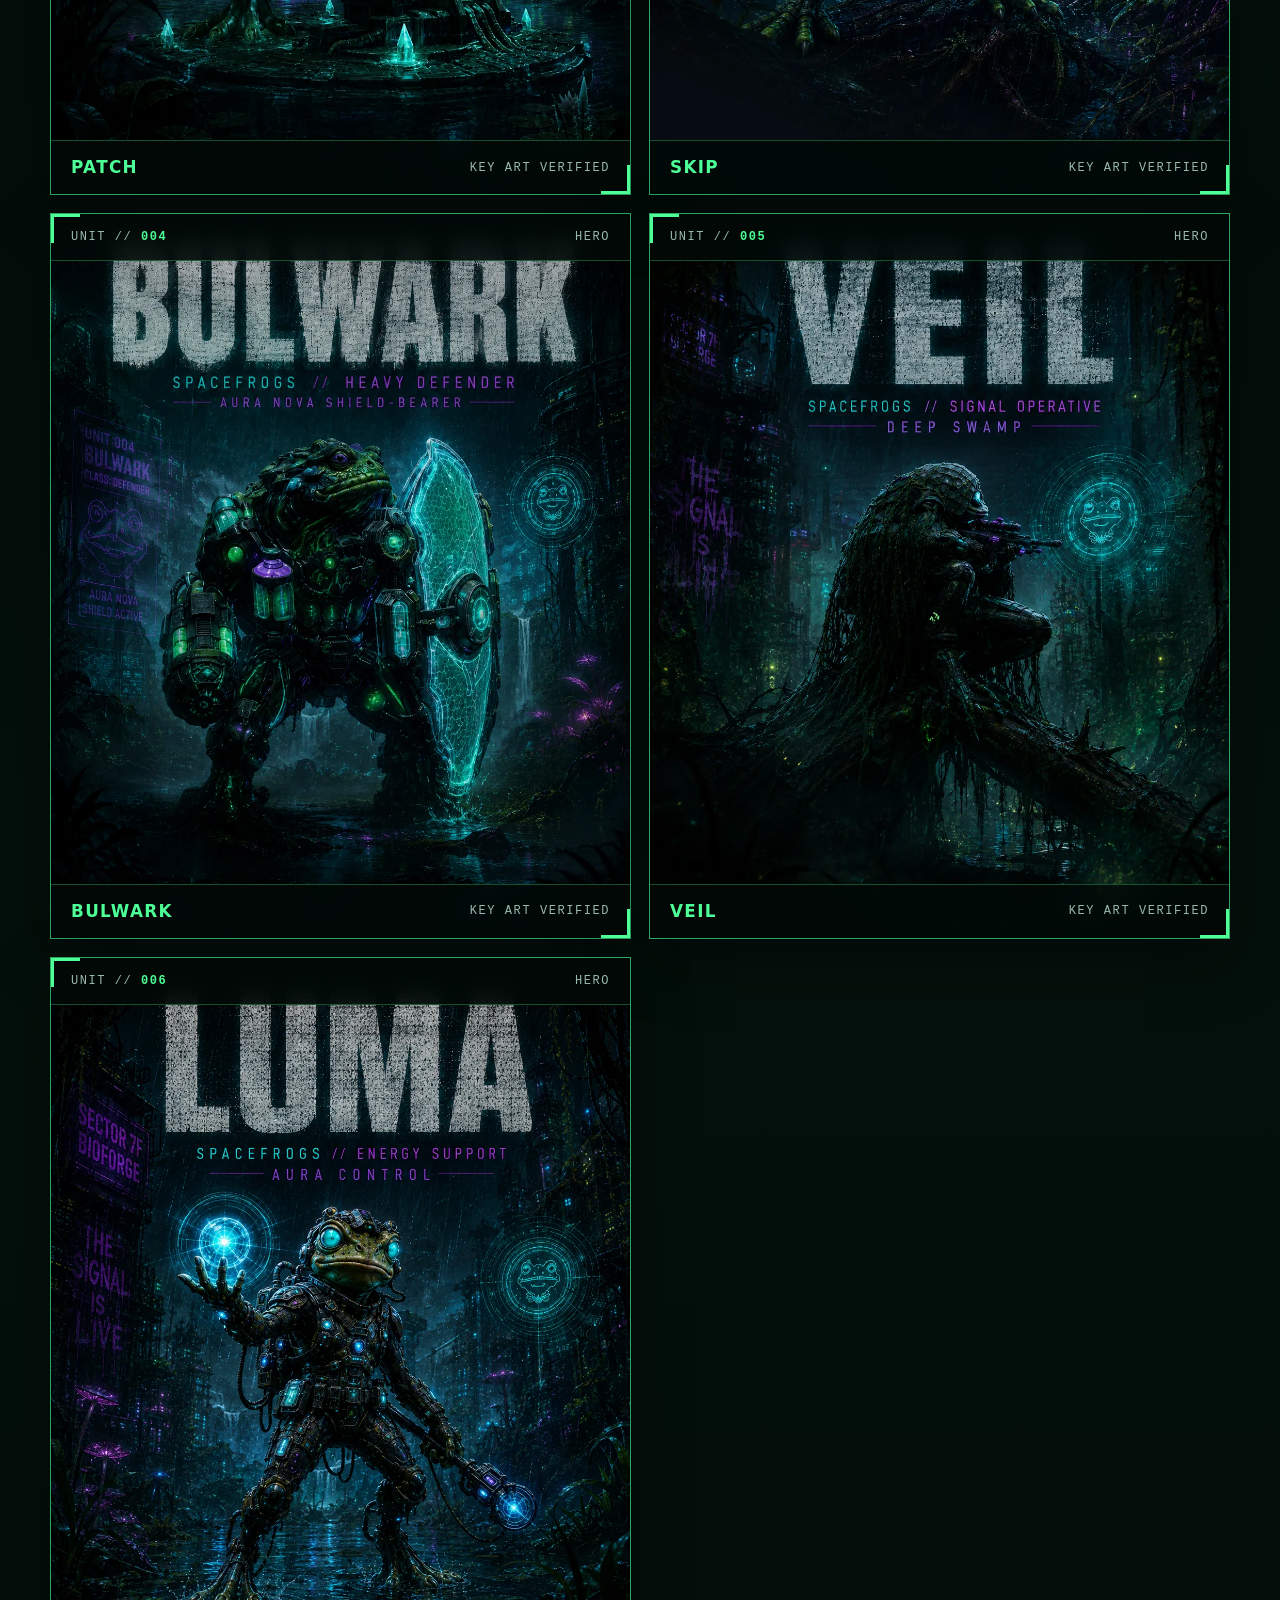
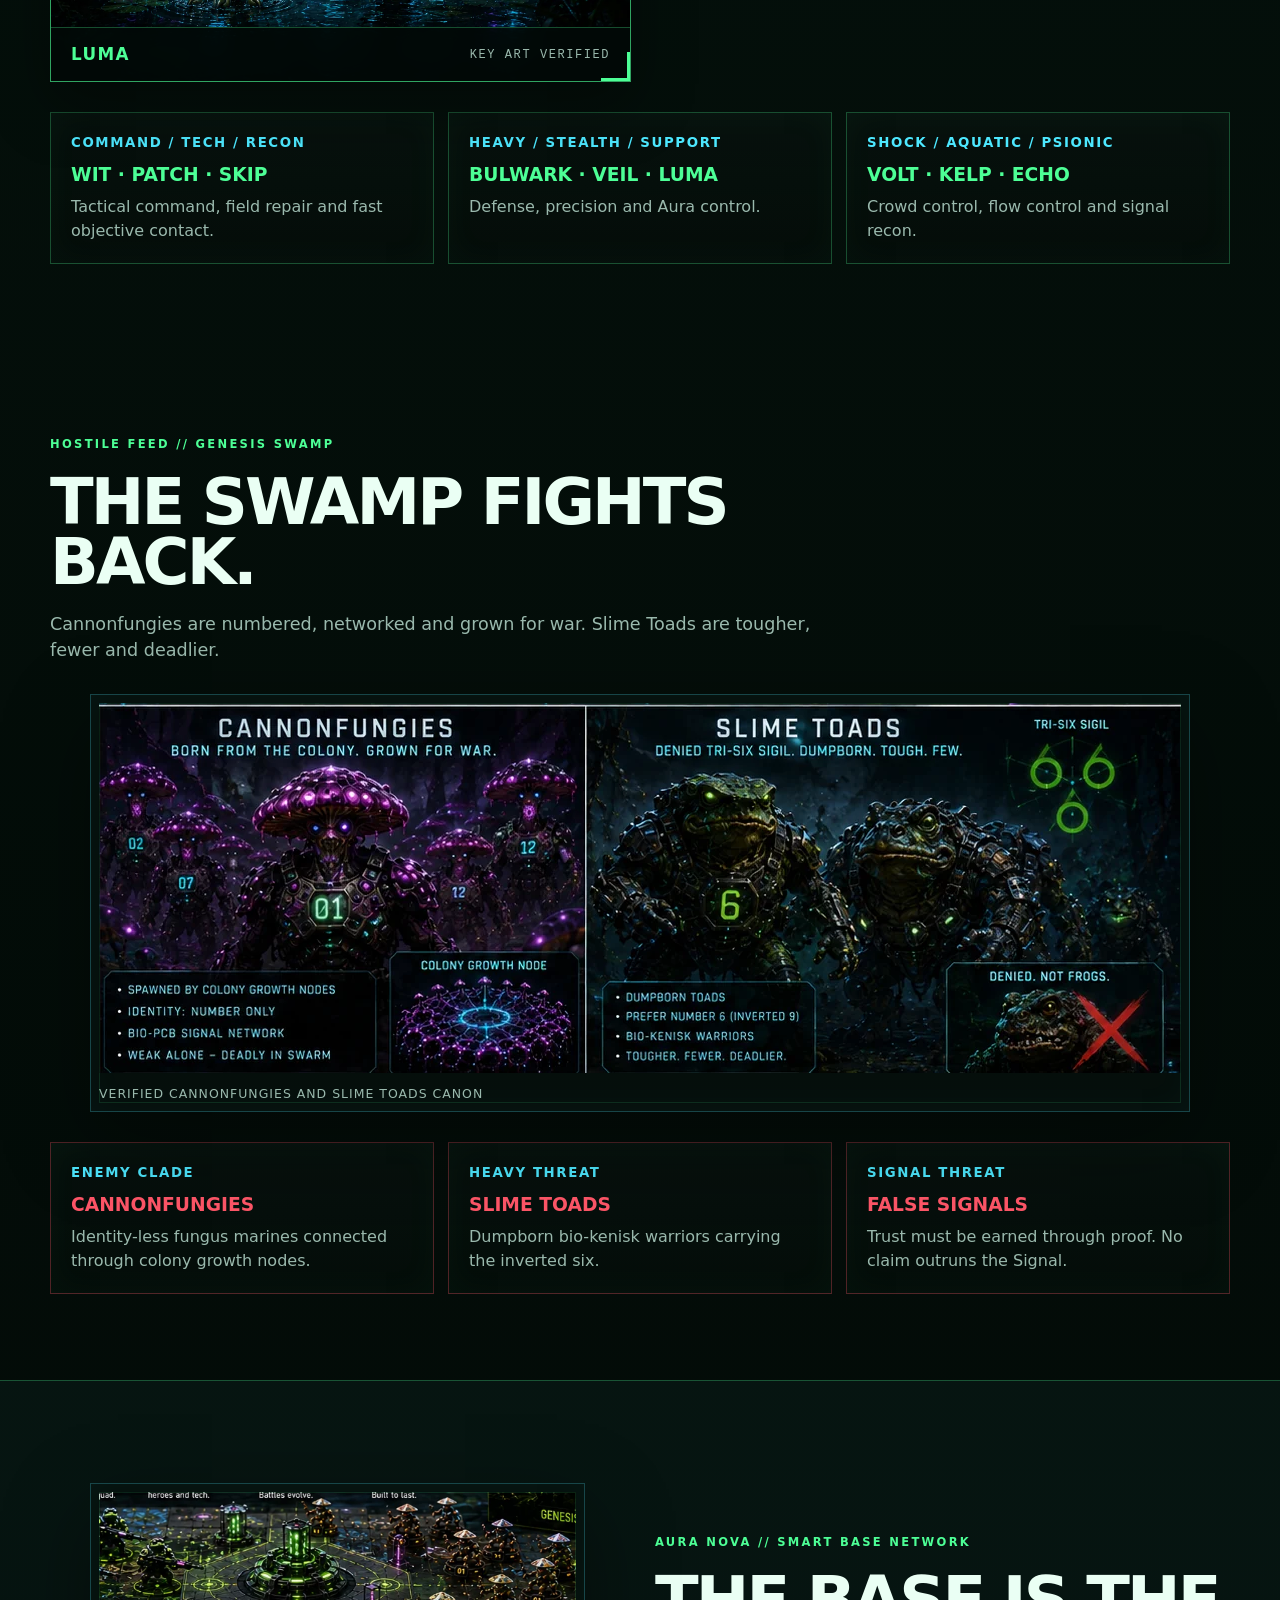
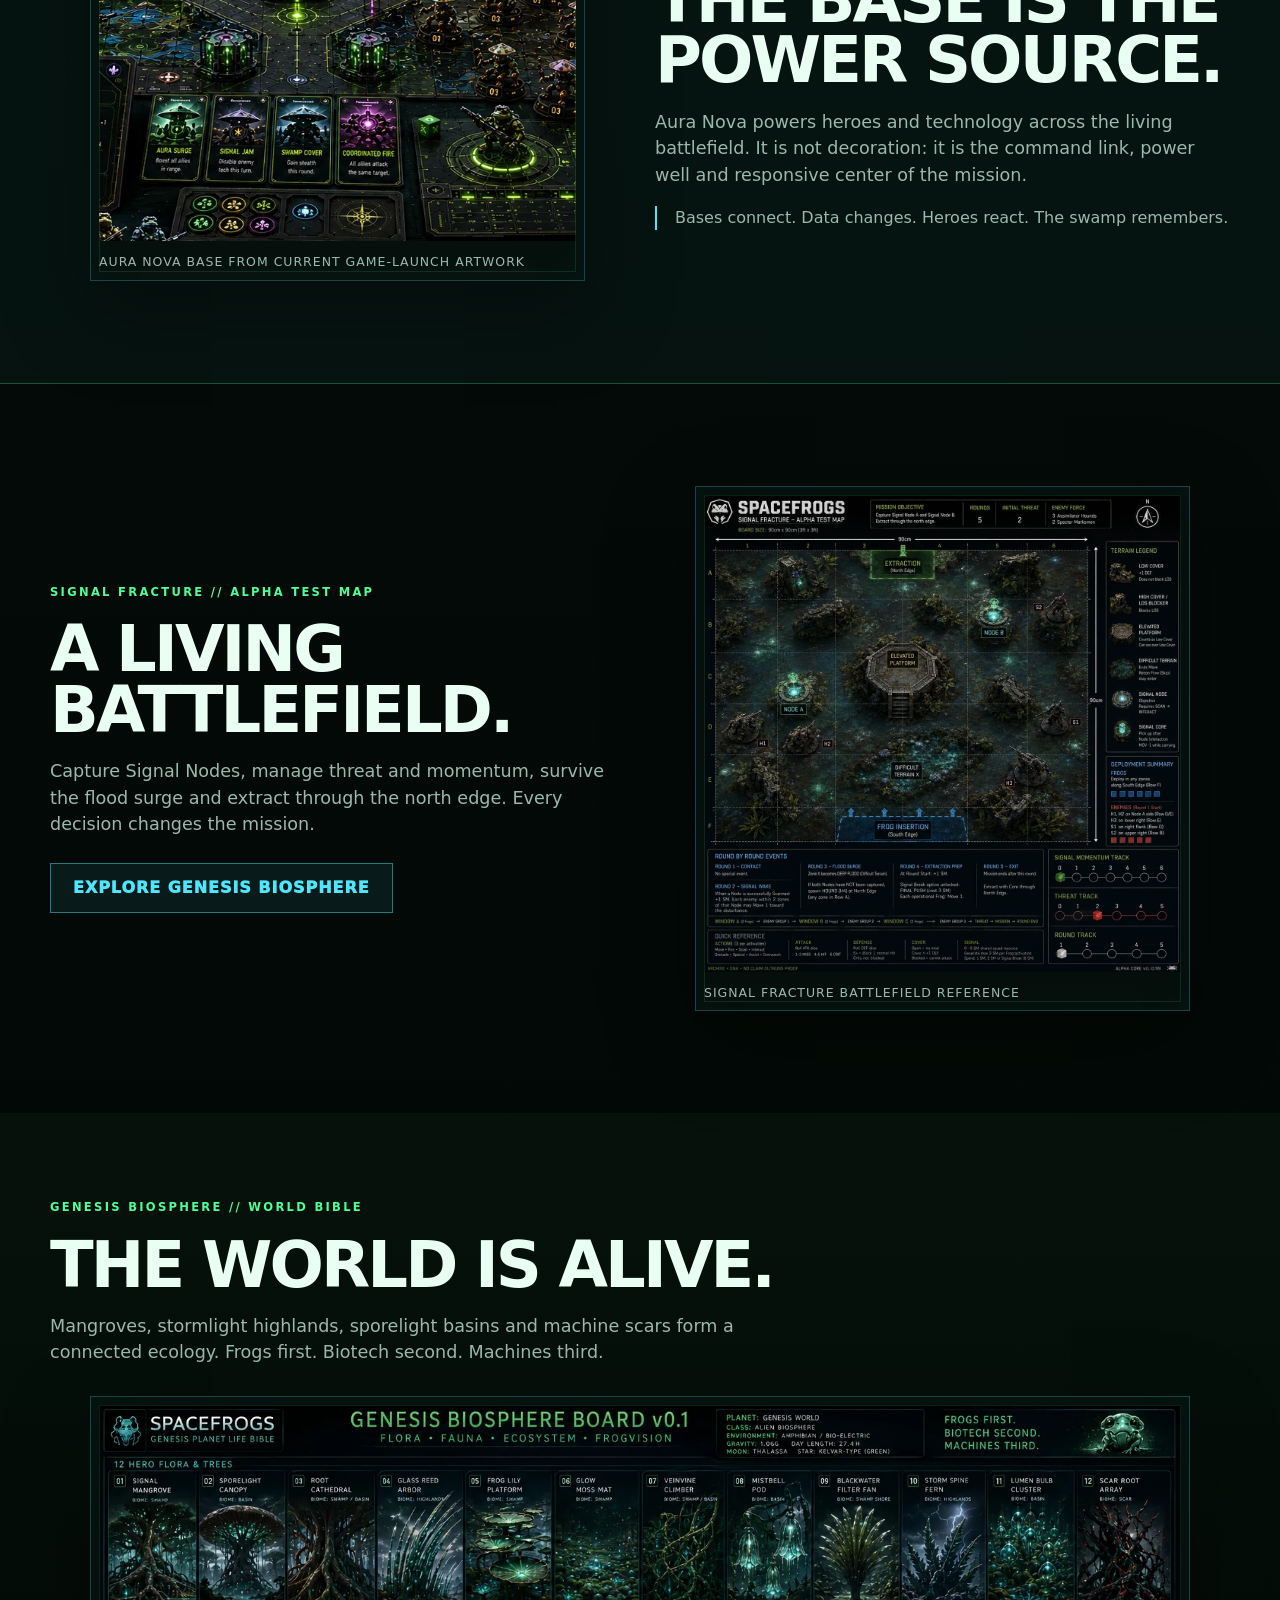
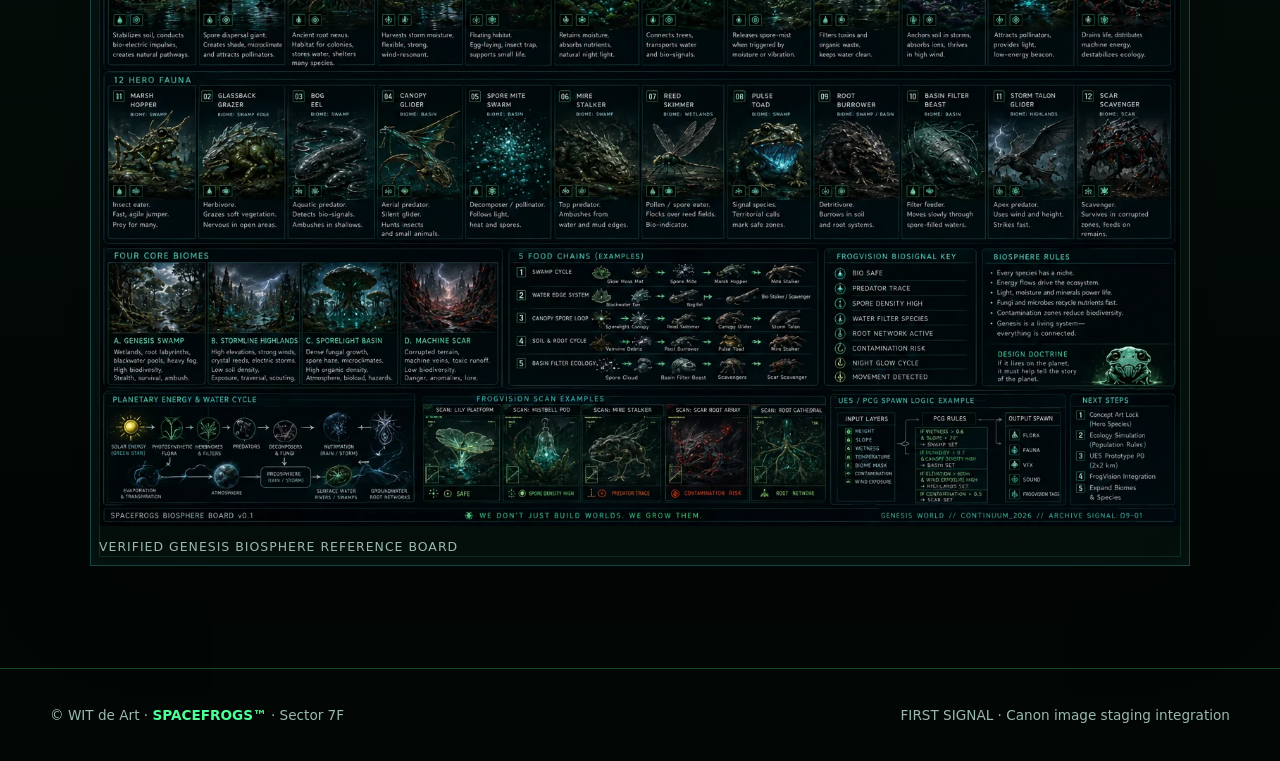
==== commit f06c98be: "Merge pull request #11 from witnese-sudo/staging/hero-key-art-2026-09-01 Staging: integrate five ver" ====
--- a/index.html
+++ b/index.html
@@ -33,9 +33,26 @@
 .visual{position:relative;border:1px solid var(--cyanline);background:rgba(5,15,12,.8);padding:8px;box-shadow:0 28px 80px rgba(0,0,0,.35),inset 0 0 34px rgba(77,232,255,.04)}.visual img{width:100%;height:auto}.visual:after{content:"";position:absolute;inset:8px;border:1px solid rgba(77,255,150,.12);pointer-events:none}.wide-visual{margin-top:28px}.wide-visual img{width:100%}
 .grid{display:grid;grid-template-columns:repeat(3,1fr);gap:14px;margin-top:30px}.card{border:1px solid var(--line);background:linear-gradient(180deg,rgba(7,17,13,.92),rgba(4,12,9,.84));padding:20px;min-height:150px;box-shadow:inset 0 0 34px rgba(77,255,150,.035)}.card small{display:block;color:var(--cyan);text-transform:uppercase;letter-spacing:.12em;font-weight:850}.card h3{margin:8px 0 6px;text-transform:uppercase;color:var(--green)}.card p{margin:0;color:var(--muted)}.threat{border-color:rgba(255,86,104,.3)}.threat h3{color:var(--red)}
 .rule{margin-top:26px;border:1px solid var(--line);padding:22px;font-weight:900;text-transform:uppercase;letter-spacing:.08em;color:var(--green);background:rgba(77,255,150,.055)}.signal{border-top:1px solid var(--line);border-bottom:1px solid var(--line);background:rgba(77,232,255,.035)}.proof{border-left:2px solid var(--cyan);padding-left:18px;color:var(--muted)}.world{background:linear-gradient(180deg,rgba(77,255,150,.035),transparent)}
-.asset-note{margin-top:12px;color:var(--muted);font-size:.78rem;text-transform:uppercase;letter-spacing:.08em}footer{padding:36px 0;color:var(--muted);font-size:.85rem;border-top:1px solid var(--line)}.footer{display:flex;justify-content:space-between;gap:20px;flex-wrap:wrap}.footer b{color:var(--green)}
-@media(max-width:900px){nav{max-width:52vw}.feature{grid-template-columns:1fr}.feature.reverse .visual{order:initial}.hero{background-position:58% center}.hero-inner{padding:88px 0 70px}.grid{grid-template-columns:1fr}section{padding:64px 0}}
-@media(max-width:620px){header .nav{min-height:64px}.brand-logo{width:220px}nav{display:none}.hero{min-height:78vh;background-position:59% center}.hero-inner{padding:70px 0 56px}.visual{padding:5px}}
+.asset-note{margin-top:12px;color:var(--muted);font-size:.78rem;text-transform:uppercase;letter-spacing:.08em}
+.hero-files{display:grid;grid-template-columns:repeat(2,minmax(0,1fr));gap:18px;margin-top:32px}
+.hero-key-card{position:relative;min-height:560px;overflow:hidden;border:1px solid rgba(77,255,150,.62);background:#03100a;box-shadow:inset 0 0 0 1px rgba(77,255,150,.12),0 22px 56px rgba(0,0,0,.38)}
+.hero-key-card:before,.hero-key-card:after{content:"";position:absolute;z-index:4;width:26px;height:26px;pointer-events:none}
+.hero-key-card:before{top:-1px;left:-1px;border-top:4px solid var(--green);border-left:4px solid var(--green)}
+.hero-key-card:after{right:-1px;bottom:-1px;border-right:4px solid var(--green);border-bottom:4px solid var(--green)}
+.hero-key-card img{width:100%;height:100%;min-height:560px;object-fit:cover;object-position:center;transition:transform .35s ease}
+.hero-key-card:hover img{transform:scale(1.015)}
+.hero-card-head,.hero-card-foot{position:absolute;left:0;right:0;z-index:3;display:flex;align-items:center;justify-content:space-between;gap:16px;padding:14px 20px;background:rgba(2,10,7,.88);backdrop-filter:blur(10px);text-transform:uppercase;font-family:ui-monospace,"SFMono-Regular",Consolas,monospace;letter-spacing:.13em;font-size:.75rem}
+.hero-card-head{top:0;border-bottom:1px solid rgba(77,255,150,.28);color:var(--muted)}
+.hero-card-head strong,.hero-card-foot strong{color:var(--green)}
+.hero-card-foot{bottom:0;border-top:1px solid rgba(77,255,150,.28);color:var(--muted)}
+.hero-card-foot strong{font-family:system-ui,-apple-system,"Segoe UI",sans-serif;font-size:1.05rem;letter-spacing:.08em}
+.hero-key-card.pending{display:grid;place-items:center;background:linear-gradient(rgba(77,255,150,.045) 1px,transparent 1px),linear-gradient(90deg,rgba(77,255,150,.045) 1px,transparent 1px),radial-gradient(circle,rgba(77,255,150,.12),transparent 44%),#03100a;background-size:32px 32px,32px 32px,auto,auto}
+.pending-signal{text-align:center;text-transform:uppercase;font-family:ui-monospace,"SFMono-Regular",Consolas,monospace;letter-spacing:.12em;color:var(--muted)}
+.pending-signal b{display:block;margin-bottom:8px;color:var(--ink);font-family:system-ui,-apple-system,"Segoe UI",sans-serif;font-size:clamp(2rem,5vw,3.6rem);letter-spacing:.02em}
+.pending-signal span{color:var(--green)}
+footer{padding:36px 0;color:var(--muted);font-size:.85rem;border-top:1px solid var(--line)}.footer{display:flex;justify-content:space-between;gap:20px;flex-wrap:wrap}.footer b{color:var(--green)}
+@media(max-width:900px){nav{max-width:52vw}.feature{grid-template-columns:1fr}.feature.reverse .visual{order:initial}.hero{background-position:58% center}.hero-inner{padding:88px 0 70px}.grid{grid-template-columns:1fr}.hero-key-card,.hero-key-card img{min-height:500px}section{padding:64px 0}}
+@media(max-width:620px){header .nav{min-height:64px}.brand-logo{width:220px}nav{display:none}.hero{min-height:78vh;background-position:59% center}.hero-inner{padding:70px 0 56px}.visual{padding:5px}.hero-files{grid-template-columns:1fr;gap:14px}.hero-key-card,.hero-key-card img{min-height:470px}.hero-card-head,.hero-card-foot{padding:12px 14px;font-size:.68rem}}
 </style>
 </head>
 <body>
@@ -43,10 +60,10 @@
 <main id="top">
 <section class="hero"><div class="wrap"><div class="hero-inner"><div class="eyebrow">Transmission 001 // Genesis Swamp</div><h1>FIRST<br>SIGNAL</h1><div class="tag">Command the signal. Light the swamp.</div><p class="lead">Nine specialist Spacefrogs enter a living neon swamp where biotech, smart bases and the Cannonfungie swarm collide. The Signal is active.</p><div class="actions"><a class="btn" href="#squad">Meet the nine</a><a class="btn alt" href="#game">Enter the game</a></div></div></div></section>
 <section id="genesis"><div class="wrap feature"><div><div class="eyebrow">Collector Edition // First Signal</div><h2>Genesis Box</h2><p class="lead">The current Genesis Edition brings the nine heroes, Aura Nova technology, mission systems, modular terrain and enemy factions together in one premium boardgame universe.</p><div class="rule">Nine heroes. One signal. One mission.</div></div><figure class="visual"><img src="assets/images/genesis-box.webp" alt="SPACEFROGS First Signal Genesis Edition box and game components" width="566" height="520"><figcaption class="asset-note">Verified Genesis Edition Library artwork</figcaption></figure></div></section>
-<section id="squad"><div class="wrap"><div class="section-head"><div class="eyebrow">Squad ID // 9</div><h2>Nine heroes. One elite squad.</h2><p class="lead">WIT, PATCH, SKIP, BULWARK, VEIL, LUMA, VOLT, KELP and ECHO form the current FIRST SIGNAL roster.</p></div><figure class="visual wide-visual"><img loading="lazy" src="assets/images/hero-roster-nine.webp" alt="The nine current SPACEFROGS heroes: WIT, PATCH, SKIP, BULWARK, VEIL, LUMA, VOLT, KELP and ECHO" width="1672" height="941"><figcaption class="asset-note">Current nine-hero canon roster</figcaption></figure><div class="grid"><div class="card"><small>Command / Tech / Recon</small><h3>WIT · PATCH · SKIP</h3><p>Tactical command, field repair and fast objective contact.</p></div><div class="card"><small>Heavy / Stealth / Support</small><h3>BULWARK · VEIL · LUMA</h3><p>Defense, precision and Aura control.</p></div><div class="card"><small>Shock / Aquatic / Psionic</small><h3>VOLT · KELP · ECHO</h3><p>Crowd control, flow control and signal recon.</p></div></div></div></section>
+<section id="squad"><div class="wrap"><div class="section-head"><div class="eyebrow">Squad ID // 9</div><h2>Nine heroes. One elite squad.</h2><p class="lead">WIT, PATCH, SKIP, BULWARK, VEIL, LUMA, VOLT, KELP and ECHO form the current FIRST SIGNAL roster.</p></div><figure class="visual wide-visual"><img loading="lazy" src="assets/images/hero-roster-nine.webp" alt="The nine current SPACEFROGS heroes: WIT, PATCH, SKIP, BULWARK, VEIL, LUMA, VOLT, KELP and ECHO" width="1672" height="941"><figcaption class="asset-note">Current nine-hero canon roster</figcaption></figure><div class="hero-files" aria-label="Hero key art files"><article class="hero-key-card"><div class="hero-card-head"><span>Unit // <strong>002</strong></span><span>Hero</span></div><img loading="lazy" decoding="async" src="assets/images/hero-key-art-patch.webp" alt="PATCH, SPACEFROGS bio-tech medic key art" width="1122" height="1402"><div class="hero-card-foot"><strong>PATCH</strong><span>Key art verified</span></div></article><article class="hero-key-card"><div class="hero-card-head"><span>Unit // <strong>003</strong></span><span>Hero</span></div><img loading="lazy" decoding="async" src="assets/images/hero-key-art-skip.webp" alt="SKIP, SPACEFROGS flora-symbiote skirmisher key art" width="1122" height="1402"><div class="hero-card-foot"><strong>SKIP</strong><span>Key art verified</span></div></article><article class="hero-key-card"><div class="hero-card-head"><span>Unit // <strong>004</strong></span><span>Hero</span></div><img loading="lazy" decoding="async" src="assets/images/hero-key-art-bulwark.webp" alt="BULWARK, SPACEFROGS Aura Nova shield-bearer key art" width="1122" height="1402"><div class="hero-card-foot"><strong>BULWARK</strong><span>Key art verified</span></div></article><article class="hero-key-card"><div class="hero-card-head"><span>Unit // <strong>005</strong></span><span>Hero</span></div><img loading="lazy" decoding="async" src="assets/images/hero-key-art-veil.webp" alt="VEIL, SPACEFROGS deep-swamp signal operative key art" width="1122" height="1402"><div class="hero-card-foot"><strong>VEIL</strong><span>Key art verified</span></div></article><article class="hero-key-card"><div class="hero-card-head"><span>Unit // <strong>006</strong></span><span>Hero</span></div><img loading="lazy" decoding="async" src="assets/images/hero-key-art-luma.webp" alt="LUMA, SPACEFROGS energy-support Aura Control key art" width="1122" height="1402"><div class="hero-card-foot"><strong>LUMA</strong><span>Key art verified</span></div></article></div><div class="grid"><div class="card"><small>Command / Tech / Recon</small><h3>WIT · PATCH · SKIP</h3><p>Tactical command, field repair and fast objective contact.</p></div><div class="card"><small>Heavy / Stealth / Support</small><h3>BULWARK · VEIL · LUMA</h3><p>Defense, precision and Aura control.</p></div><div class="card"><small>Shock / Aquatic / Psionic</small><h3>VOLT · KELP · ECHO</h3><p>Crowd control, flow control and signal recon.</p></div></div></div></section>
 <section id="threat"><div class="wrap"><div class="section-head"><div class="eyebrow">Hostile Feed // Genesis Swamp</div><h2>The swamp fights back.</h2><p class="lead">Cannonfungies are numbered, networked and grown for war. Slime Toads are tougher, fewer and deadlier.</p></div><figure class="visual wide-visual"><img loading="lazy" src="assets/images/enemies-cannonfungies-slime-toads.webp" alt="SPACEFROGS enemy factions Cannonfungies and Slime Toads" width="1082" height="370"><figcaption class="asset-note">Verified Cannonfungies and Slime Toads canon</figcaption></figure><div class="grid"><div class="card threat"><small>Enemy Clade</small><h3>Cannonfungies</h3><p>Identity-less fungus marines connected through colony growth nodes.</p></div><div class="card threat"><small>Heavy Threat</small><h3>Slime Toads</h3><p>Dumpborn bio-kenisk warriors carrying the inverted six.</p></div><div class="card threat"><small>Signal Threat</small><h3>False Signals</h3><p>Trust must be earned through proof. No claim outruns the Signal.</p></div></div></div></section>
 <section class="signal" id="signal"><div class="wrap feature reverse"><figure class="visual"><img loading="lazy" src="assets/images/aura-nova-base.webp" alt="Aura Nova smart base powering the SPACEFROGS battlefield" width="650" height="475"><figcaption class="asset-note">Aura Nova base from current game-launch artwork</figcaption></figure><div><div class="eyebrow">Aura Nova // Smart Base Network</div><h2>The base is the power source.</h2><p class="lead">Aura Nova powers heroes and technology across the living battlefield. It is not decoration: it is the command link, power well and responsive center of the mission.</p><div class="proof">Bases connect. Data changes. Heroes react. The swamp remembers.</div></div></div></section>
-<section id="game"><div class="wrap feature"><div><div class="eyebrow">Signal Fracture // Alpha Test Map</div><h2>A living battlefield.</h2><p class="lead">Capture Signal Nodes, manage threat and momentum, survive the flood surge and extract through the north edge. Every decision changes the mission.</p><div class="actions"><a class="btn alt" href="viewer/">Open 3D viewer proof</a></div></div><figure class="visual"><img loading="lazy" src="assets/images/battlefield-gameplay.webp" alt="SPACEFROGS Signal Fracture tactical battlefield and mission map" width="1254" height="1254"><figcaption class="asset-note">Signal Fracture battlefield reference</figcaption></figure></div></section>
+<section id="game"><div class="wrap feature"><div><div class="eyebrow">Signal Fracture // Alpha Test Map</div><h2>A living battlefield.</h2><p class="lead">Capture Signal Nodes, manage threat and momentum, survive the flood surge and extract through the north edge. Every decision changes the mission.</p><div class="actions"><a class="btn alt" href="#world">Explore Genesis biosphere</a></div></div><figure class="visual"><img loading="lazy" src="assets/images/battlefield-gameplay.webp" alt="SPACEFROGS Signal Fracture tactical battlefield and mission map" width="1254" height="1254"><figcaption class="asset-note">Signal Fracture battlefield reference</figcaption></figure></div></section>
 <section class="world" id="world"><div class="wrap"><div class="section-head"><div class="eyebrow">Genesis Biosphere // World Bible</div><h2>The world is alive.</h2><p class="lead">Mangroves, stormlight highlands, sporelight basins and machine scars form a connected ecology. Frogs first. Biotech second. Machines third.</p></div><figure class="visual wide-visual"><img loading="lazy" src="assets/images/genesis-swamp-world.webp" alt="SPACEFROGS Genesis Biosphere world, biomes, flora and fauna" width="1536" height="1024"><figcaption class="asset-note">Verified Genesis Biosphere reference board</figcaption></figure></div></section>
 </main>
 <footer><div class="wrap footer"><div>© WIT de Art · <b>SPACEFROGS™</b> · Sector 7F</div><div>FIRST SIGNAL · Canon image staging integration</div></div></footer>
